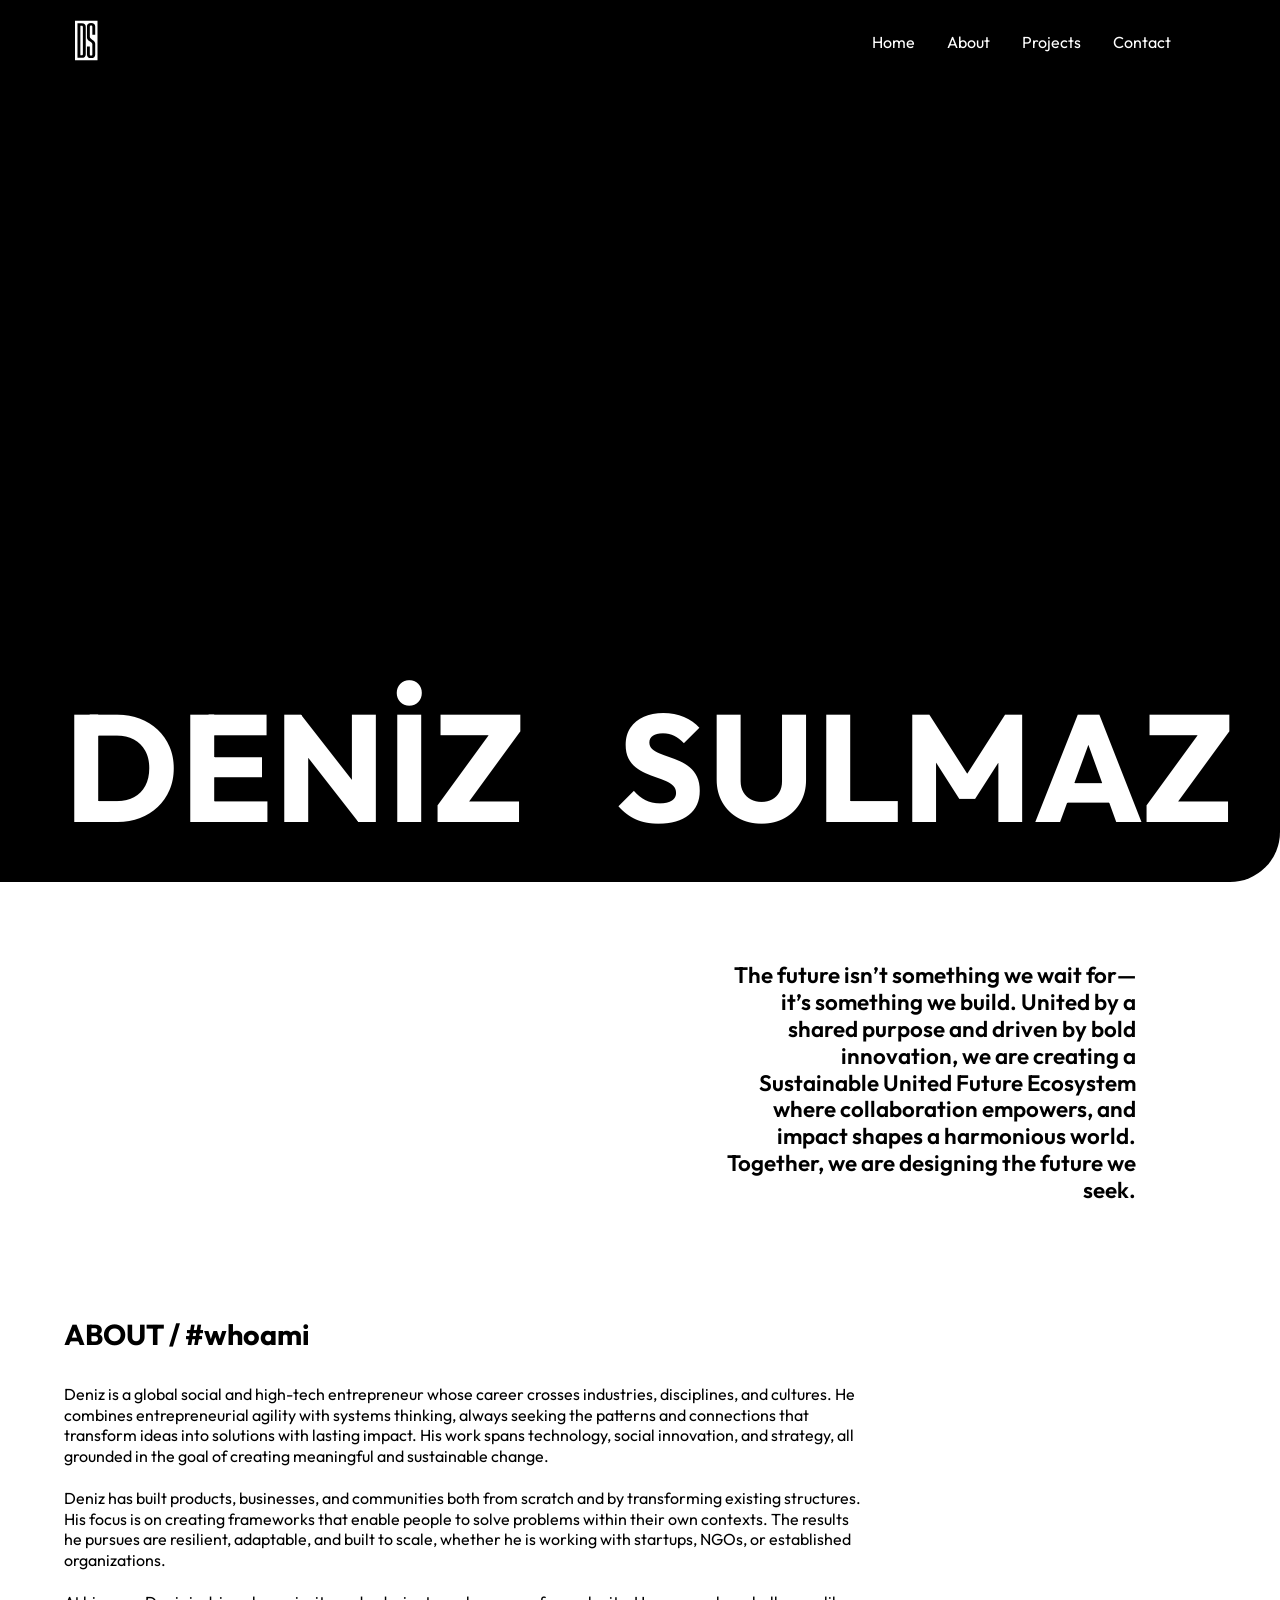
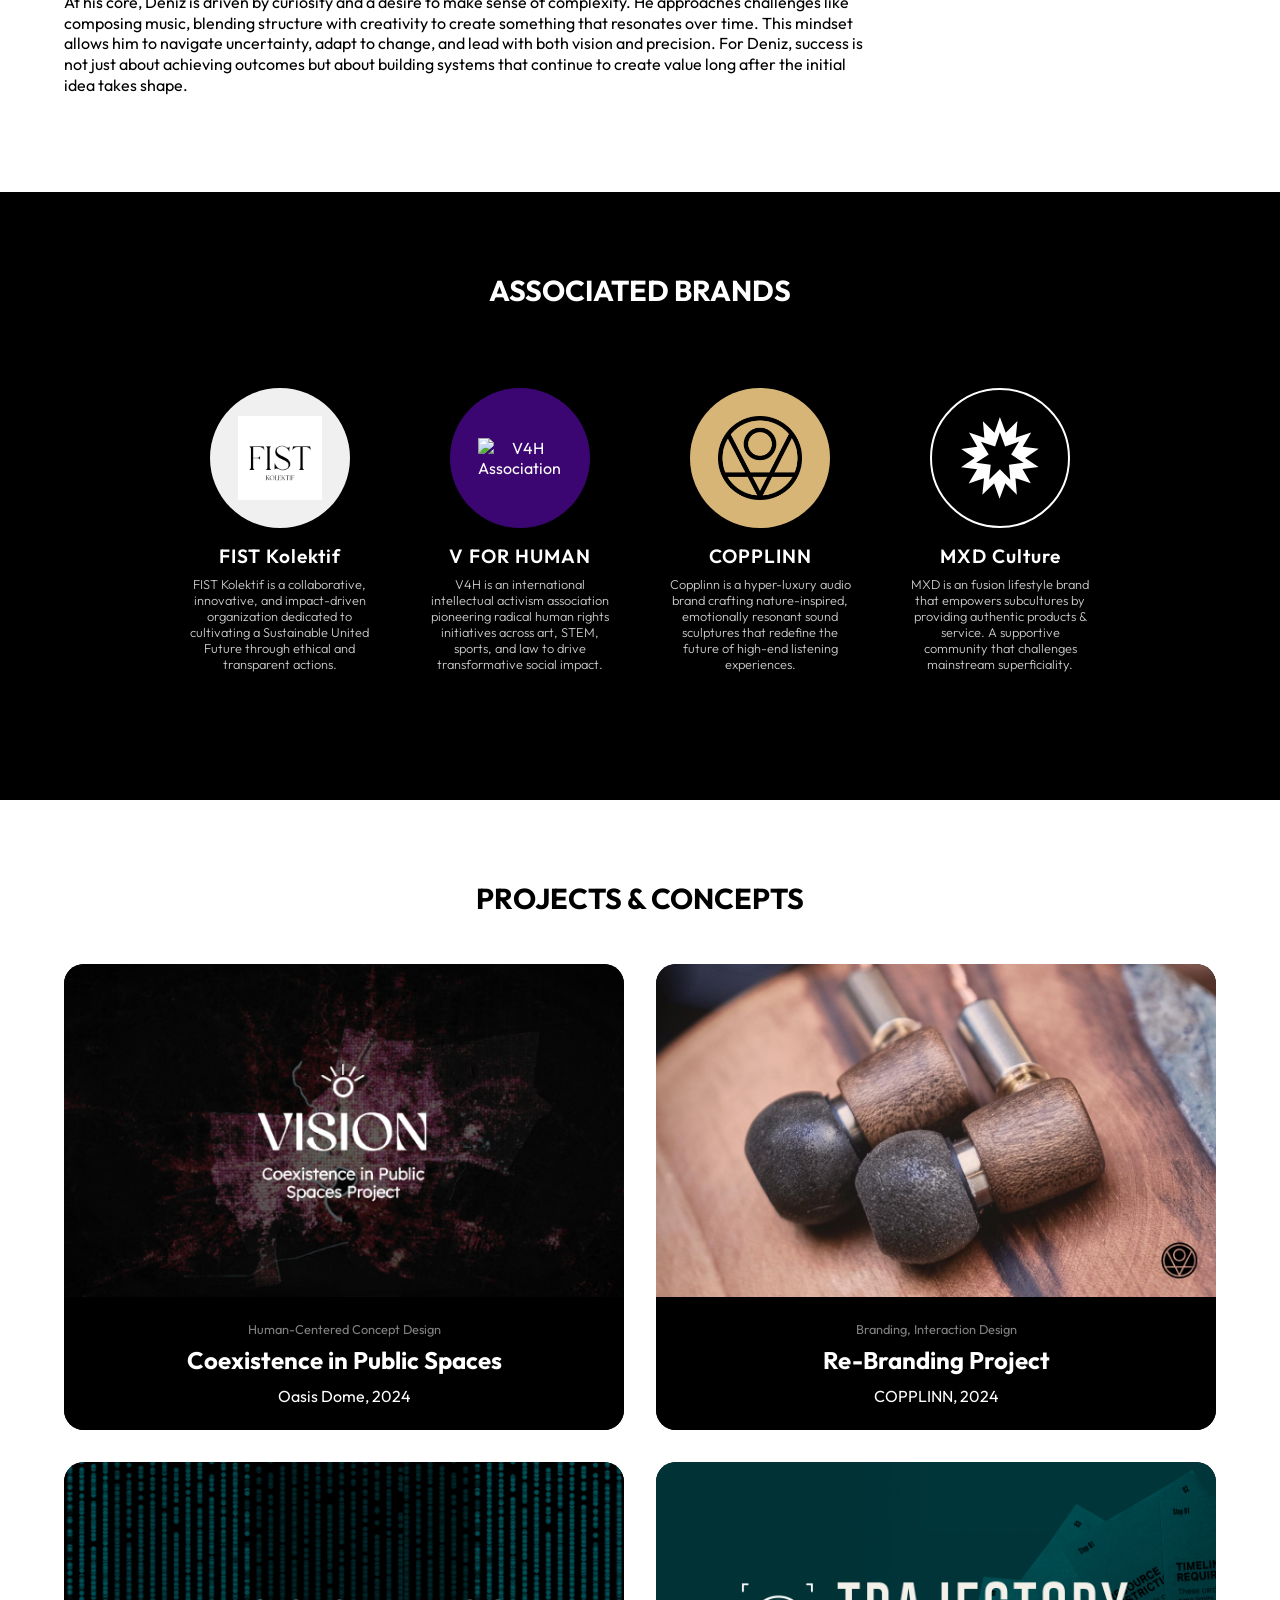
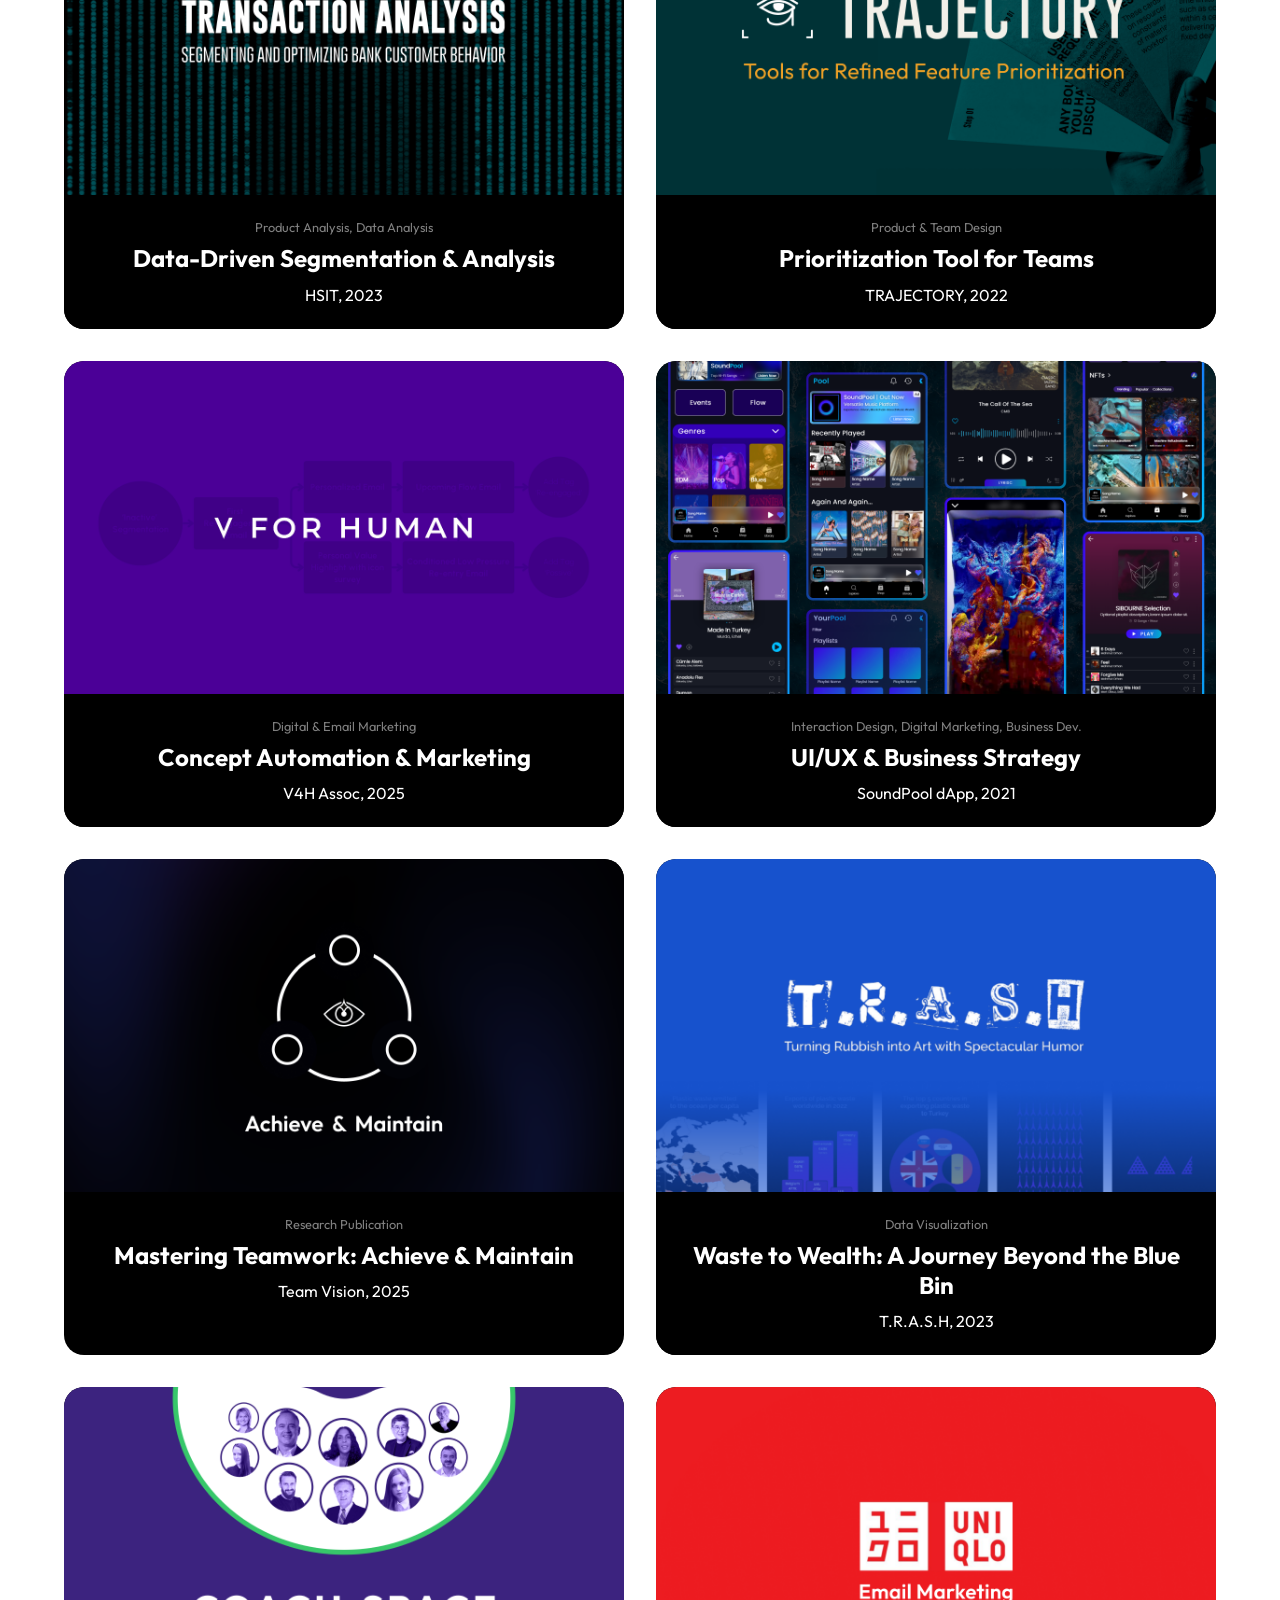
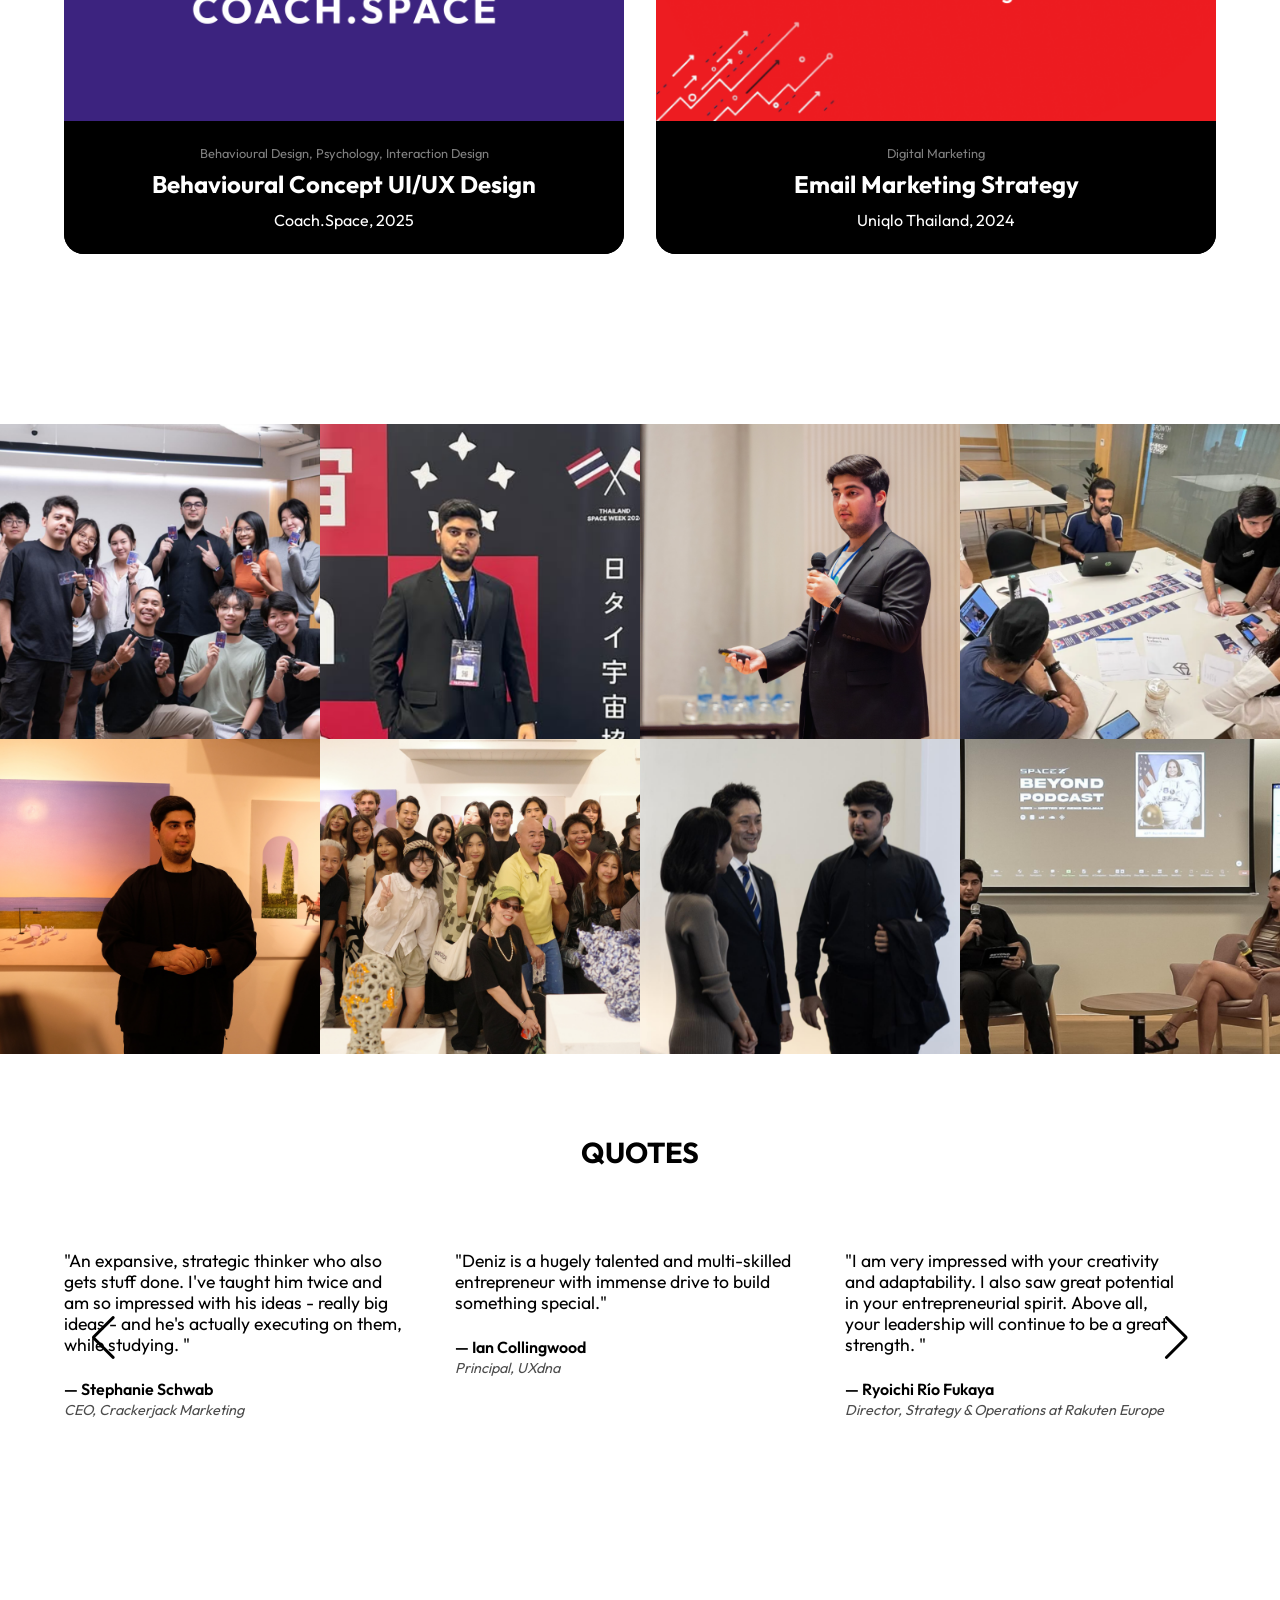
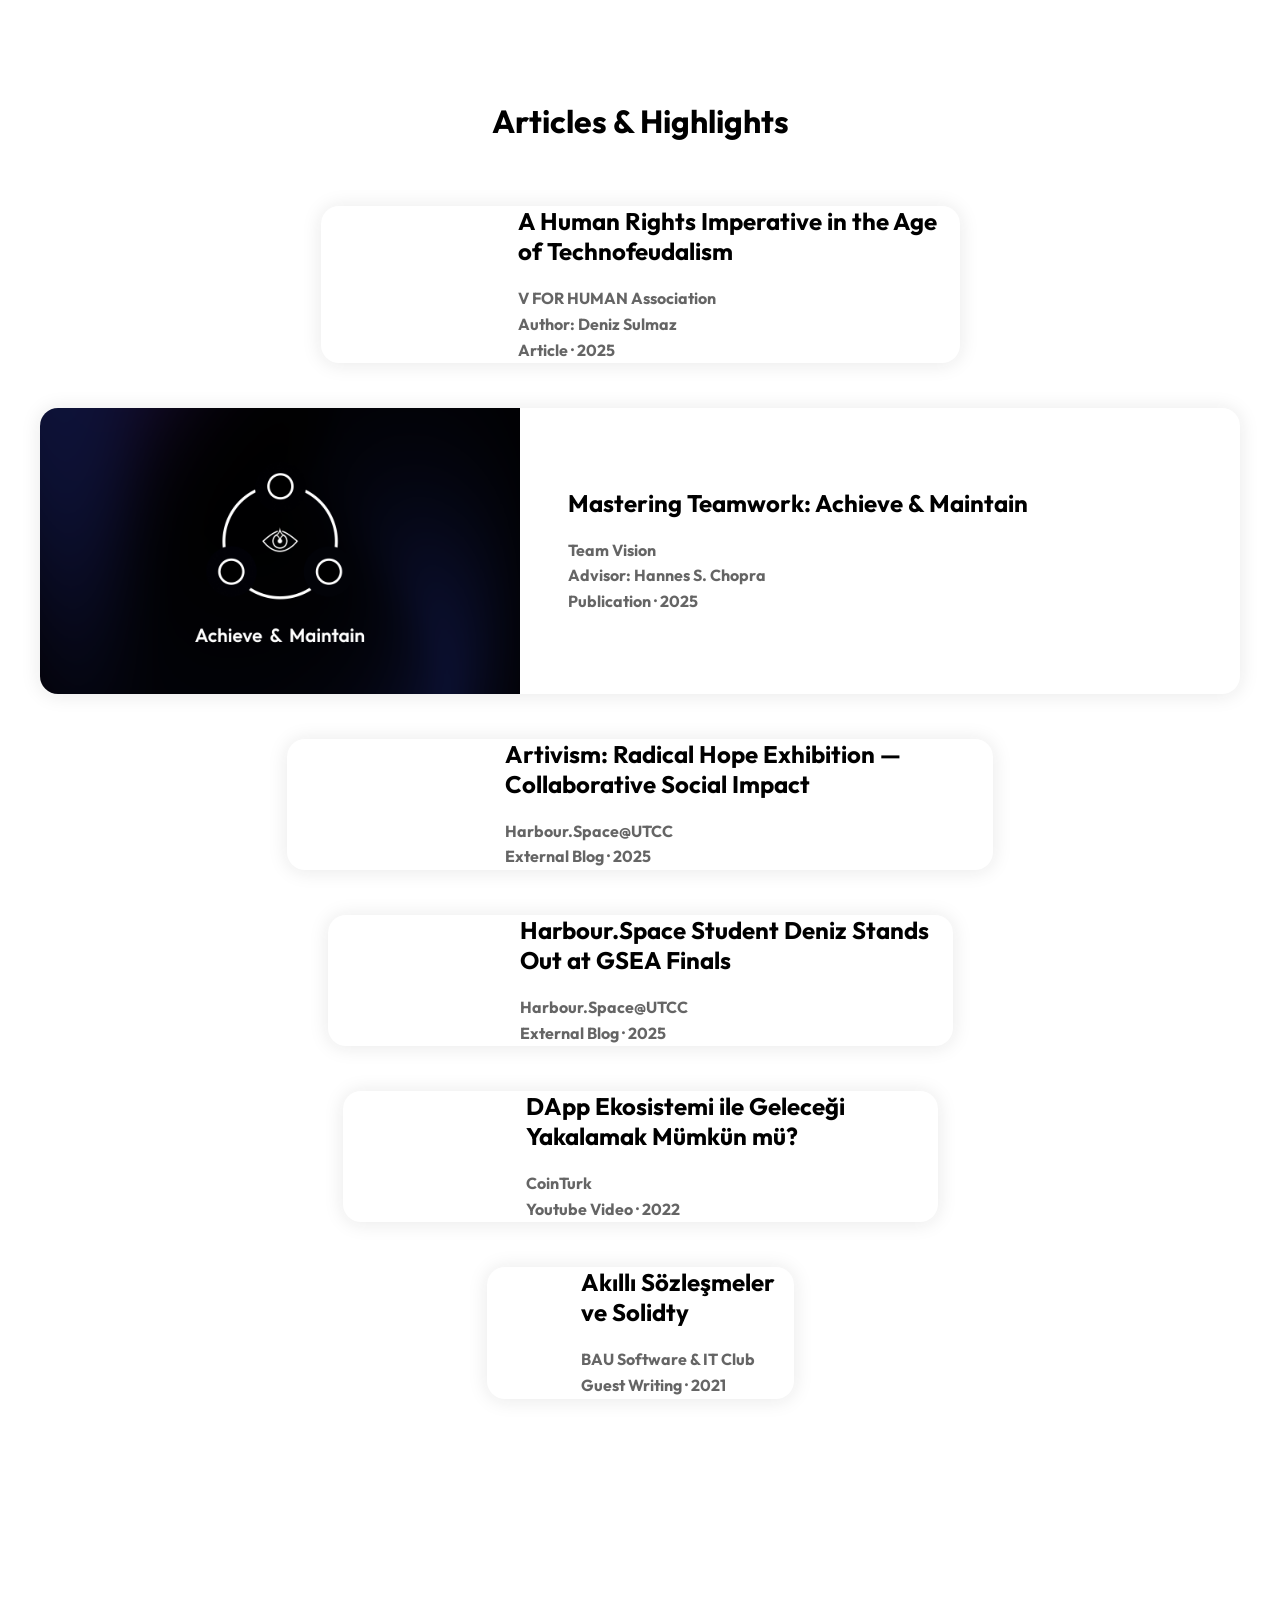
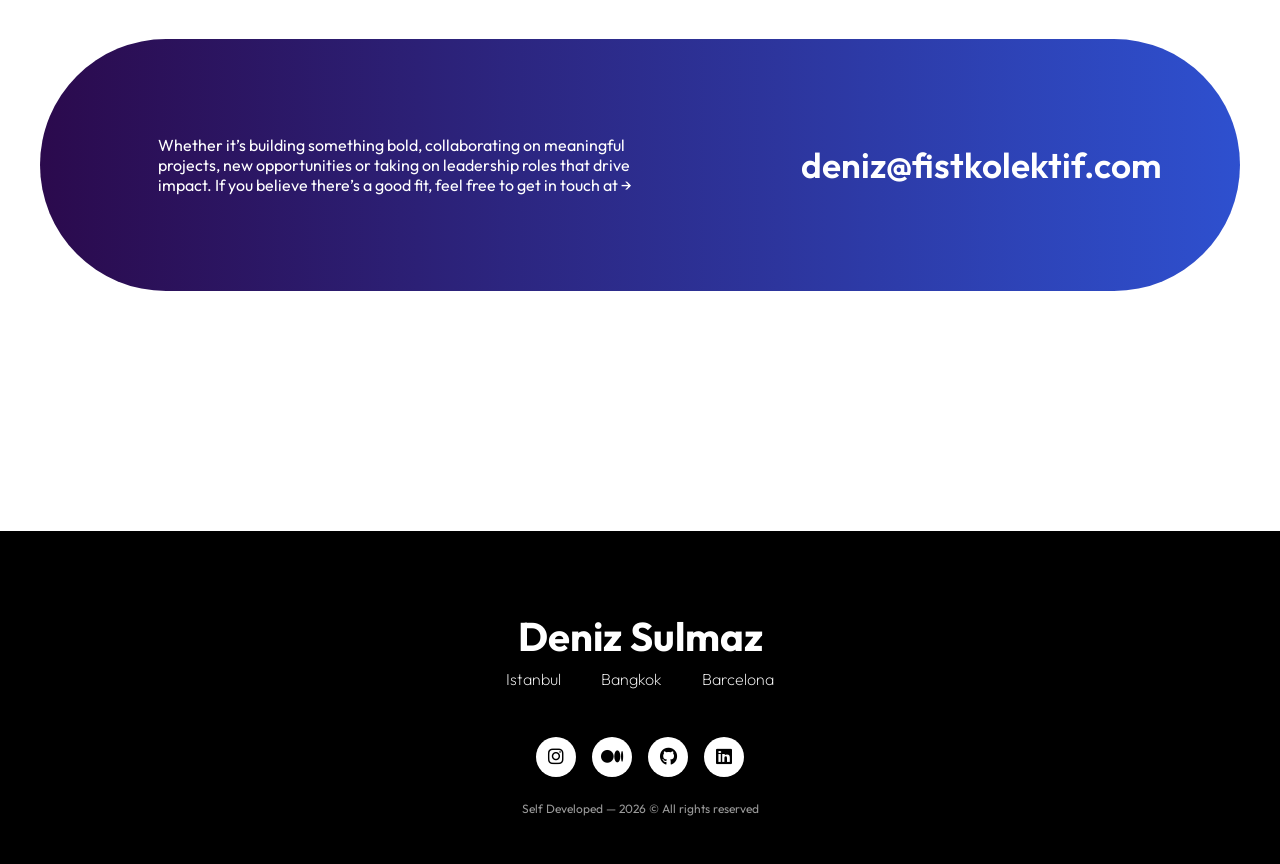
==== corporate.html @ 44e2d21a "Major site overhaul: multi-page layout, music page, corporate page, visualizer, Branch font, and all" ====
<!DOCTYPE html>
<html lang="en">
<head>
    <meta charset="UTF-8">
    <meta name="viewport" content="width=device-width, initial-scale=1.0">
    <title>Deniz Sulmaz — Merhaba!</title>
    <link rel="shortcut icon" href="media/icon.ico" type="image/x-icon">
    <link rel="preconnect" href="https://fonts.googleapis.com">
    <link rel="preconnect" href="https://fonts.gstatic.com" crossorigin>
    <link href="https://fonts.googleapis.com/css2?family=Outfit:wght@100;200;300;400;500;600;700;800;900&display=swap" rel="stylesheet">
    <link rel="stylesheet" href="https://cdnjs.cloudflare.com/ajax/libs/font-awesome/6.4.0/css/all.min.css">
    <link rel="stylesheet" href="https://cdn.jsdelivr.net/npm/swiper@10/swiper-bundle.min.css" />
    <style>
        /* Reset & Base Styles */
        * {
            margin: 0;
            padding: 0;
            box-sizing: border-box;
            font-family: 'Outfit', sans-serif;
        }

        body {
            background-color: #fff;
            color: #000;
        }

        a {
            color: inherit;
            text-decoration: none;
        }

        /* Navigation */
        nav {
            width: calc(100%-8%);
            display: flex;
            justify-content: space-between;
            align-items: center;
            padding: 1rem 1.85%;
            margin: 0 4%;
            color: #fff;
            position: fixed;
            top: 0;
            left: 0;
            right: 0;
            z-index: 1000;
            border-bottom-left-radius: 20px;
            border-bottom-right-radius: 20px;
        }

      
        .menu {
            background-color: black;
            display: flex;
            gap: 2rem;
            padding: 1rem 3%;
            border-radius: 50px;
        }

        .menu a {
            transition: opacity 0.3s;
        }

        .menu a:hover {
            opacity: 0.7;
        }

        .menu-toggle {
            display: none;
            cursor: pointer;
            font-size: 1.5rem;
            z-index: 1001;
        }
        ::selection{
            background-color: #161515;
            color: white;
            filter: invert(1);
        }
        /* Hero Section - Only Name */
        .hero {
            height: 98vh;
            border-bottom-right-radius: 50px;
            position: relative;
            background-color: #000;
            color: #fff;
            padding: 0 5%;
            text-align: center;
            overflow:hidden !important;
            cursor: url('media/crcl.ico'), default;
            /* cursor: none;  */
        }
        .hero canvas {
            z-index: 1;
            width: 100% !important;
            height: 98vh;
            overflow: hidden !important;
            z-index: 1;
            position: absolute;
            top: 0;
            left: 0;
            pointer-events: none;
        }
        .hero .canvasholder{
            overflow: hidden;
        }

        .hero h1 {
            z-index: 9;
            position: absolute;
            bottom: 20px;
            font-size: 9.5rem;
            font-weight: 700;
            letter-spacing: 1px;
            pointer-events: none;
            display: block;
        }
        .hero{overflow: hidden !important;}

        .letter {
            padding: 2px;
            transition: background-color 0.3s ease;
        }
        
        .letter:hover, .letter.animating {
            background-color: white;
            color: black;
        }
        /* Intro Section */
        .intro {
            padding: 5rem 5% 0rem 5%;
            background-color: #ffffff;
            color: #000000;
            display: flex;
            align-items: flex-end;
            justify-content: flex-end;
        }

        .intro p {
            max-width: 32vw;
            margin: 0 5rem;
            font-size: 1.4rem;
            font-weight: 600;
            text-align: right;
            line-height: 1.2;
        }

        /* About Section */
        .about {
            padding: 7rem 5% 5rem 5%;
            background-color: #fff;
        }

        .about h2 {
            font-size: 1.8rem;
            margin-bottom: 2rem;
        }

        .about p {
            max-width: 800px;
            margin-bottom: 1rem;
            line-height: 1.3;
        }

        /* Brands Section */
        .brands {
            padding: 5rem 5%;
            background-color: #000;
            color: #fff;
            text-align: center;
        }

        .brands h2 {
            font-size: 1.8rem;
            margin-bottom: 3rem;
        }

        .brand-logos {
            display: flex;
            justify-content: center;
            align-items: center;
            gap: 2rem;
            flex-wrap: wrap;
            margin-bottom: 3rem;
        }

        .brand {
            width: 16%;
            text-align: center;
            margin: 2rem 12px 0rem 12px;
            display: flex;
            flex-direction: column;
            align-items: center;
            justify-content: center;
        }

        .brand-circle {
            width: 140px;
            height: 140px;
            border-radius: 50%;
            margin-bottom: 1rem;
            display: flex;
            align-items: center;
            justify-content: center;
            transition: transform 0.3s ease;
        }

        .brand-circle:hover {
            transform: scale(1.05);
        }

        .brand-circle img {
            max-width: 60%;
            max-height: 60%;
        }

        .brand:nth-child(1) .brand-circle {
            background-color: #f0f0f0;
        }

        .brand:nth-child(2) .brand-circle {
            background-color: #3C0672;
        }

        .brand:nth-child(3) .brand-circle {
            background-color: #D6B577;
        }

        .brand:nth-child(4) .brand-circle {
            background-color: #000000;
            border: white solid 2px;
        }

        .brand h3 {
            font-size: 1.2rem;
            letter-spacing: 1px;
            font-weight: 600;
            margin-bottom: 0.5rem;
        }

        .brand p {
            font-size: 0.8rem;
            opacity: 0.8;
            font-weight: 300;
        }

        /* Projects Section */
        .projects {
            padding: 5rem 5%;
            background-color: #fff;
        }
        .projects h2{
            font-size: 1.8rem;
            margin-bottom: 3rem;
            text-align: center;
        }

        .project-info .tag {
            font-size: 0.8rem;
            margin-bottom: 0.5rem;
            text-align: center;
            opacity: 0.5;
        }

        .project-grid {
            display: grid;
            grid-template-columns: repeat(2, 1fr); /* Changed to 2 columns */
            gap: 2rem;
        }

        .project-card {
            border-radius: 20px;
            overflow: hidden;
            background-color: #000000;
            transition: transform 0.3s;
        }

        .project-card:hover {
            transform: translateY(-5px);
        }

        .project-image {
            position: relative;
            background-color: black;
            display: flex;
            align-items: center;
            justify-content: center;
        }
        .project-image img{width: 100%;}

        .project-info {
            text-align: center;
            padding: 1.5rem;
            background-color: #000;
            color: #fff;
        }

        .project-info h3 {
            font-size: 1.5rem;
            margin-bottom: 0.7rem;
        }

        .project-info p {
            font-size: 1rem;
        }

        /* Gallery Section */
        .gallery {
            margin-top: 10vh;
            display: grid; 
            grid-template-columns: 1fr 1fr 1fr 1fr; 
            grid-template-rows: 35vh 35vh; 
            gap: 0px 0px; 
            grid-template-areas: 
              ". . . ."
              ". . . ."; 
        }

        .gallery-item {
            height: 100%;
            background-color: #ddd;
            position: relative;
        }

        .gallery-item img {
            width: 100%;
            height: 100%;
            object-fit: cover;
            overflow: hidden;
            transition: 0.3s ease-in-out;
        }
        .gallery-item img:hover{
            height: 115%;
        }

        /* Quotes Section */
        .quotes {
            padding: 5rem 5%;
            background-color: #fff;
            overflow: hidden;
            position: relative;
        }

        .quotes h2 {
            font-size: 1.8rem;
            margin-bottom: 3rem;
            text-align: center; /* Centered the headline */
        }

        .quotes-container {
            position: relative;
            max-width: 1200px;
            margin: 0 auto;
            overflow: hidden;
        }

        .swiper-quotes {
            width: 100%;
            padding-bottom: 3rem;
            overflow: visible;
        }

        .quote-slide {
            padding: 2rem 2rem 2rem 0;
            text-align: left;
        }

        .quote-content {
            font-size: 1.1rem;
            margin-bottom: 1.5rem;
            line-height: 1.2;
        }

        .quote-author {
            font-weight: 600;
        }
        .quote-author i{
            font-weight: 400;
            opacity: 0.7;
            font-size: 0.9rem;
        }

        .swiper-button-next,
        .swiper-button-prev {
            color: #000;
        }

        /* Add padding to ensure text doesn't overlap with navigation arrows */
        .swiper-button-next {
            right: 90px;
        }

        .swiper-button-prev {
            left: 90px;
            bottom: 2px;
        }

        /* Call to Action */
        .cta {
            background: linear-gradient(90deg, #2b0a4d 0%, #2e50cf 100%);
            color: #fff;
            padding: 6rem 5%;
            text-align: center;
            display: flex;
            justify-content: space-between;
            align-items: center;
            border-radius: 200px;
            margin: 5rem auto;
            margin-bottom: 15rem;
            max-width: 1200px;
        }

        .cta-text {
            max-width: 46%;
            margin-left: 5%;
            text-align: left;
            flex: 1;
        }

        .cta-website {
            width: 30%;
            margin-right: 5%;
            font-size: 2.2rem;
            font-weight: 600;
            transition: ease 0.4s;
        }
        .cta-website:hover{
            text-shadow: 0px 0px 4px white;
        }


        /* Footer */
        footer {
            background-color: #000;
            color: #fff;
            padding: 4rem 5% 3rem;
            text-align: center;
        }

        .footer-logo {
            font-size: 2.5rem;
            font-weight: 700;
            margin-top: 1rem;
        }

        .footer-links {
            display: flex;
            justify-content: center;
            gap: 2.5rem;
            font-weight: 200;
            margin: 0.5rem 0 1.5rem 0;
        }

        .social-icons {
            display: flex;
            justify-content: center;
            gap: 1rem;
            margin-top: 3rem;
        }

        .social-icons a {
            font-size: 18px;
            display: flex;
            align-items: center;
            justify-content: center;
            width: 40px;
            height: 40px;
            border-radius: 50%;
            color: #000;
            background-color: #ffffff;
            transition: background-color 0.3s;
        }

        .social-icons a:hover {
            background-color: #dcdada;
        }

        .copy{
            margin-top: 1.5rem;
            font-size: 12px;
            opacity: 0.6;
        }

        /* Mobile Menu Overlay */
        .mobile-menu-overlay {
            position: fixed;
            top: 0;
            left: 0;
            width: 100%;
            height: 100%;
            background-color: #000;
            z-index: 999;
            display: flex;
            flex-direction: column;
            justify-content: center;
            align-items: center;
            transform: translateY(-100%);
            transition: transform 0.5s ease;
        }

        .mobile-menu-overlay.active {
            transform: translateY(0);
        }

        .mobile-menu-items {
            display: flex;
            flex-direction: column;
            gap: 2rem;
            text-align: center;
        }

        .mobile-menu-items a {
            font-size: 2.5rem;
            font-weight: 600;
            color: #fff;
            transition: color 0.3s;
        }

        .mobile-menu-items a:hover {
            color: #ccc;
        }
        .resources{
            margin: auto 5vw;
            display: flex;
            flex-direction: column;
            align-items: center;
        
            margin: 5rem auto;
            margin-bottom: 15rem;
            max-width: 1200px;
        }
        .resources a{
            box-shadow: 0 1px 20px rgba(28, 28, 28, 0.1);
            border-radius: 18px;
            margin-top: 5vh;
            transition: 0.3s ease-in-out;
        }
        .resources a:hover{
            opacity: 0.8;
            margin-top: 4.6vh;
            margin-bottom: 0.4vh;
            transition: 0.5 ease-in-out;
        }
        .resources .row{
            display: flex;
            flex-direction: row;
        }
        .resources img{
            width: 40%;
            border-bottom-left-radius: 18px;
            border-top-left-radius: 18px ;
        }
        .resources .textBox{
            margin: auto 4%;
            margin-right: 2%;
        }
        .resources h5 {
            opacity: 0.6;
            margin-top: 20px;
            font-size: 1rem;
            line-height: 160%;
        }






        /* Responsive Design */
        @media (max-width: 1024px) {
            .hero h1 {
                font-size: 3.5rem;
            }
            
            .brand-circle {
                width: 100px;
                height: 100px;
            }
        }

        @media (max-width: 768px) {
            .hero{
                height: 40vh;
            }
            .hero h1 {
                font-size: 3.5rem;
                bottom: 10vh;
            }

            .menu {
                display: none;
            }

            .menu-toggle {
                padding: 4px 8px;
                border-radius: 3px;
                background-color: black;
                display: block;
            }
            .intro{
                padding: 5rem 2% 2rem 3% ;
            }
            .intro p {
                max-width: 100%;
                margin: 0 1rem;
                text-align: center;
                font-size: 1.2rem;
            }
            .about{
                padding: 3rem 2% 3rem 2% ;
                margin: 0 1rem;
                font-size: 1.1rem;
            }
            .brand {
                width: 75%;
            }
            .gallery {
                margin-top: 10vh;
                grid-template-columns: 1fr 1fr; 
                grid-template-rows: 1fr 1fr 1fr 1fr; 
                gap: 0px 0px; 
                grid-template-areas: 
                  ". ."
                  ". ."
                  ". ."
                  ". ."; 
            }

        .swiper-button-next, .swiper-button-prev {
            top: unset !important;
            bottom: 65px;
        }
        .swiper-button-next {right: 35vw;}
        .swiper-button-prev {left: 35vw;}

        .quote-content{
            margin-left: 20px !important;
            text-align: center !important;
        }
        .quote-author{text-align: center;}

            .cta {
                flex-direction: column;
                text-align: center;
                margin: 5rem 1rem;
            }

            .cta-text {
                max-width: 85%;
                margin-left: 0;
                text-align: center;
                flex: 1;
                margin-top: 1rem;
            }   
            .cta-website {
                margin: 1.3rem 0;
                width: 85%;
                margin-right: 0%;
                font-size: 2.2rem;
                font-weight: 600;
                transition: ease 0.4s;
            }
            .brand-logos {
                justify-content: space-around;
            }
            
            .brand-circle {
                width: 90px;
                height: 90px;
            }
            
            .project-grid {
                grid-template-columns: 1fr; /* Single column on mobile */
            }
        .resources{
            margin: auto 5vw;
            display: flex;
            flex-direction: column;
            align-items: center;
            max-width: 96%;
            margin-top: 10vh
        }
        .resources a{
            box-shadow: 0 1px 20px rgba(28, 28, 28, 0.1);
            border-radius: 18px;
            margin-top: 5vh;
            transition: 0.3s ease-in-out;
        }
        .resources a:hover{
            opacity: 0.8;
            margin-top: 4.6vh;
            margin-bottom: 0.4vh;
            transition: 0.5 ease-in-out;
        }
        .resources .row{
            display: flex;
            flex-direction: column;
        }
        .resources img{
            width: 100%;
            border-bottom-left-radius: 0px;
            border-top-left-radius: 18px ;
            border-top-right-radius: 18px ;
        }
        .resources .textBox{
            margin: auto 4%;
            margin-right: 2%;
            padding: 3vh 1vw;
            text-align: center;
        }
        .resources h2 {
            font-size: 1.4rem;
        }
        }
    </style>
</head>
<body class="theme-professional page-professional">
    <!-- Navigation -->
    <nav>
        <div class="logo">
            <a href="index.html" style="display: block; cursor: pointer;">
                <svg width="23" height="41" viewBox="0 0 29 50" fill="none" xmlns="http://www.w3.org/2000/svg">
                    <rect x="1" y="1" width="26" height="48" fill="black"/>
                    <path fill-rule="evenodd" clip-rule="evenodd" d="M28.3824 0H0V50H28.3824V0ZM18.7118 32.4507V42.5632C18.7118 43.5494 19.2392 44.0425 20.2941 44.0425C21.332 44.0425 21.8509 43.5494 21.8509 42.5632V29.492C21.8509 28.4469 20.728 27.2252 18.4821 25.8268C16.2192 24.4431 15.0877 22.7503 15.0877 20.7484V7.47852C15.0877 4.44624 16.8147 2.9301 20.2686 2.9301C23.7395 2.9301 25.475 4.44624 25.475 7.47852V17.6352H21.8509V7.47852C21.8509 6.50701 21.332 6.02126 20.2941 6.02126H20.2686C19.2307 6.02126 18.7118 6.50701 18.7118 7.47852V20.6822C18.7118 21.6537 19.8347 22.8386 22.0806 24.237C24.3435 25.6207 25.475 27.284 25.475 29.2271V42.5632C25.475 45.6102 23.748 47.1337 20.2941 47.1337C16.8232 47.119 15.0877 45.5955 15.0877 42.5632V32.4507H18.7118ZM3.12927 3.26661H8.7228C11.9558 3.26661 13.5722 4.79088 13.5722 7.83942V42.2465C13.5722 45.2803 11.8788 46.8045 8.49188 46.8193H3.12927V3.26661ZM6.77276 6.35215V43.7116H8.36359C9.40703 43.7116 9.92875 43.2232 9.92875 42.2465V7.83942C9.92875 6.84791 9.40703 6.35215 8.36359 6.35215H6.77276Z" fill="white"/>
                </svg>
            </a>
        </div>
        <div class="menu">
            <a href="#">Home</a>
            <a href="#about">About</a>
            <a href="#projects">Projects</a>
            <a href="#contact">Contact</a>
        </div>
        <div class="menu-toggle">
            <i class="fas fa-bars"></i>
        </div>
    </nav>

    <!-- Mobile Menu Overlay -->
    <div class="mobile-menu-overlay">
        <div class="mobile-menu-items">
            <a href="#">Home</a>
            <a href="#about">About</a>
            <a href="#projects">Projects</a>
            <a href="#contact">Contact</a>
        </div>
    </div>

    <!-- Hero Section - Only Name -->
    <section class="hero">
        <canvas id="canvas"></canvas>
        <h1 id="animated-heading">DENİZ &nbsp; SULMAZ</h1>
    </section>

    <!-- Intro Section - Moved from Hero -->
    <section class="intro">
        <p>The future isn’t something we wait for—it’s something we build. United by a shared purpose and driven by bold innovation, we are creating a Sustainable United Future Ecosystem where collaboration empowers, and impact shapes a harmonious world. Together, we are designing the future we seek.</p>
    </section>

    <!-- About Section -->
    <section class="about" id="about">
        <h2>ABOUT / #whoami</h2>
        <p>
            Deniz is a global social and high-tech entrepreneur whose career crosses industries, disciplines, and cultures. He combines entrepreneurial agility with systems thinking, always seeking the patterns and connections that transform ideas into solutions with lasting impact. His work spans technology, social innovation, and strategy, all grounded in the goal of creating meaningful and sustainable change.
            <br><br>
            Deniz has built products, businesses, and communities both from scratch and by transforming existing structures. His focus is on creating frameworks that enable people to solve problems within their own contexts. The results he pursues are resilient, adaptable, and built to scale, whether he is working with startups, NGOs, or established organizations.
            <br><br>
            At his core, Deniz is driven by curiosity and a desire to make sense of complexity. He approaches challenges like composing music, blending structure with creativity to create something that resonates over time. This mindset allows him to navigate uncertainty, adapt to change, and lead with both vision and precision. For Deniz, success is not just about achieving outcomes but about building systems that continue to create value long after the initial idea takes shape.
            </p>

        </section>

    <!-- Associated Brands -->
    <section class="brands" id="brands">
        <h2>ASSOCIATED BRANDS</h2>
        <div class="brand-logos">
            <div class="brand">
                <a href="https://fistkolektif.com" target="_blank" rel="noopener noreferrer"> <div class="brand-circle">
                    <img src="media/fist_kolektif_logo.png" alt="FIST Kolektif">
                </div></a>
                <h3>FIST Kolektif</h3>
                <p>FIST Kolektif is a collaborative, innovative, and impact-driven organization dedicated to cultivating a Sustainable United Future through ethical and transparent actions.</p>
            </div>
            <div class="brand">
                <a href="https://vforhuman.org" target="_blank" rel="noopener noreferrer"> <div class="brand-circle">
                    <img src="https://images.squarespace-cdn.com/content/v1/696107467d4f4846a3d582e4/c4666d76-776b-4f39-95a0-38f9ed18be04/V4Hicon.png?format=300w" alt="V4H Association">
                </div></a>
                <h3>V FOR HUMAN</h3>
                <p>V4H is an international intellectual activism association pioneering radical human rights initiatives across art, STEM, sports, and law to drive transformative social impact.</p>
            </div>
            <div class="brand">
                <a href="https://copplinn.com" target="_blank" rel="noopener noreferrer"> <div class="brand-circle">
                    <img src="media/copplinnBlack.png" alt="COPPLINN">
                </div></a>
                <h3>COPPLINN</h3>
                <p>Copplinn is a hyper-luxury audio brand crafting nature-inspired, emotionally resonant sound sculptures that redefine the future of high-end listening experiences.</p>
            </div>
            <div class="brand">
                <a href="https://mxdculture.com" target="_blank" rel="noopener noreferrer"> <div class="brand-circle">
                    <img src="media/mxdicon.svg" alt="MXD Culture">
                </div></a>
                <h3>MXD Culture</h3>
                <p>MXD is an fusion lifestyle brand that empowers subcultures by providing authentic products & service. A supportive community that challenges mainstream superficiality.</p>
            </div>
        </div>
    </section>

    <!-- Projects Section -->
    <section class="projects" id="projects">
        <h2>PROJECTS & CONCEPTS</h2>
        <div class="project-grid">
            <!-- Project A -->
            <a class="project-card" href="https://vforhuman.notion.site/Oasis-Dome-Coexistence-in-Public-Spaces-1bcb0d16e177803c8ed3d1d6d560487c?pvs=4" target="_blank" rel="noopener noreferrer">
                <div class="project-image">
                    <img src="media/1 OasisDome.png" alt="Oasis Dome">
                </div>
                <div class="project-info">
                    <div class="tag">Human-Centered Concept Design</div>
                    <h3>Coexistence in Public Spaces</h3>
                    <p>Oasis Dome, 2024</p>
                </div>
            </a>
            <!-- Project B -->
            <a class="project-card" href="https://vforhuman.notion.site/COPPLINN-Re-Branding-1bcb0d16e1778017a384ccd2a58fed30?pvs=4" target="_blank" rel="noopener noreferrer">
                <div class="project-image">
                    <img src="media/2 copplinn.png" alt="Copplinn Rebranding">
                </div>
                <div class="project-info">
                    <div class="tag">Branding, Interaction Design</div>
                    <h3>Re-Branding Project</h3>
                    <p>COPPLINN, 2024</p>
                </div>
            </a>
            <!-- Project A -->
            <a class="project-card" href="https://vforhuman.notion.site/Data-Driven-Segmentation-Experiment-Analysis-1bcb0d16e17780109336ee7143e437b4?pvs=4" target="_blank" rel="noopener noreferrer">
                <div class="project-image">
                    <img src="media/3 Product.png" alt="Product Analysis">
                </div>
                <div class="project-info">
                    <div class="tag">Product Analysis, Data Analysis</div>
                    <h3>Data-Driven Segmentation & Analysis</h3>
                    <p>HSIT, 2023</p>
                </div>
            </a>
            <!-- Project B -->
            <a class="project-card" href="https://vforhuman.notion.site/TRAJECTORY-Prioritization-Tool-for-Teams-1bcb0d16e177803ba587e18b0e5dbea3?pvs=4" target="_blank" rel="noopener noreferrer">
                <div class="project-image">
                    <img src="media/4 TRAJECTORY.png" alt="TRAJECTORY">
                </div>
                <div class="project-info">
                    <div class="tag">Product & Team Design</div>
                    <h3>Prioritization Tool for Teams</h3>
                    <p>TRAJECTORY, 2022</p>
                </div>
            </a>
            <!-- Project A -->
            <a class="project-card" href="https://vforhuman.notion.site/Concept-Automation-Marketing-for-V4H-Assoc-1bcb0d16e177803aac6fff6e9fd4821c?pvs=4" target="_blank" rel="noopener noreferrer">
                <div class="project-image">
                    <img src="media/5 V4H Automation.png" alt="V4H Automation">
                </div>
                <div class="project-info">
                    <div class="tag">Digital & Email Marketing</div>
                    <h3>Concept Automation & Marketing</h3>
                    <p>V4H Assoc, 2025</p>
                </div>
            </a>
            <!-- Project B -->
            <a class="project-card" href="https://vforhuman.notion.site/SoundPool-dApp-UI-UX-Business-Strategy-1bcb0d16e1778041b274e53f3692c1cf?pvs=4" target="_blank" rel="noopener noreferrer">
                <div class="project-image">
                    <img src="media/6 SoundPool.png" alt="SoundPool">
                </div>
                <div class="project-info">
                    <div class="tag">Interaction Design, Digital Marketing, Business Dev.</div>
                    <h3>UI/UX & Business Strategy</h3>
                    <p>SoundPool dApp, 2021</p>
                </div>
            </a>
            <!-- Project A -->
            <a class="project-card" href="https://vforhuman.notion.site/Mastering-Teamwork-Achieve-Maintain-1bcb0d16e1778045b6b5fc80e16dc60f?pvs=4" target="_blank" rel="noopener noreferrer">
                <div class="project-image">
                    <img src="media/7 Teamwork.png" alt="Teamwork">
                </div>
                <div class="project-info">
                    <div class="tag">Research Publication</div>
                    <h3>Mastering Teamwork: Achieve & Maintain</h3>
                    <p>Team Vision, 2025</p>
                </div>
            </a>
            <!-- Project B -->
            <a class="project-card" href="https://vforhuman.notion.site/T-R-A-S-H-Waste-to-Wealth-A-Journey-Beyond-the-Blue-Bin-1bcb0d16e1778054a510dec0901ea0e4?pvs=4" target="_blank" rel="noopener noreferrer">
                <div class="project-image">
                    <img src="media/8 Trash.png" alt="T.R.A.S.H">
                </div>
                <div class="project-info">
                    <div class="tag">Data Visualization</div>
                    <h3>Waste to Wealth: A Journey Beyond the Blue Bin</h3>
                    <p>T.R.A.S.H, 2023</p>
                </div>
            </a>
            <!-- Project A -->
            <a class="project-card" href="https://vforhuman.notion.site/Coach-Space-Behavioural-Concept-Design-1bcb0d16e17780a9a262ddd61c3e84da?pvs=4 target="_blank" rel="noopener noreferrer">
                <div class="project-image">
                    <img src="media/9 CoachSpace.png" alt="CoachSpace">
                </div>
                <div class="project-info">
                    <div class="tag">Behavioural Design, Psychology, Interaction Design </div>
                    <h3>Behavioural Concept UI/UX Design</h3>
                    <p>Coach.Space, 2025</p>
                </div>
            </a>
            <!-- Project B -->
            <a class="project-card" href="https://vforhuman.notion.site/Uniqlo-Thailand-Email-Marketing-Strategy-1bcb0d16e17780de92baceae311d3bdc?pvs=4" target="_blank" rel="noopener noreferrer">
                <div class="project-image">
                    <img src="media/10 Uniqlo.png" alt="Uniqlo">
                </div>
                <div class="project-info">
                    <div class="tag">Digital Marketing</div>
                    <h3>Email Marketing Strategy</h3>
                    <p>Uniqlo Thailand, 2024</p>
                </div>
            </a>

        </div>
    </section>

    <!-- Gallery Section -->
    <section class="gallery" id="gallery">
        <div class="gallery-item">
            <img src="media/g1.png" alt="Gallery Image">
        </div>
        <div class="gallery-item">
            <img src="media/g2.png" alt="Gallery Image">
        </div>
        <div class="gallery-item">
            <img src="media/g3.png" alt="Gallery Image">
        </div>
        <div class="gallery-item">
            <img src="media/g4.png" alt="Gallery Image">
        </div>
        <div class="gallery-item">
            <img src="media/g5.png" alt="Gallery Image">
        </div>
        <div class="gallery-item">
            <img src="media/g6.png" alt="Gallery Image">
        </div>
        <div class="gallery-item">
            <img src="media/g7.png" alt="Gallery Image">
        </div>
        <div class="gallery-item">
            <img src="media/g8.png" alt="Gallery Image">
        </div>

    </section>

    <!-- Quotes Section -->
    <section class="quotes" id="quotes">
        <h2>QUOTES</h2>
        <div class="quotes-container">
            <div class="swiper swiper-quotes">
                <div class="swiper-wrapper">
                    <div class="swiper-slide quote-slide">
                        <div class="quote-content">
                            "An expansive, strategic thinker who also gets stuff done. I've taught him twice and am so impressed with his ideas - really big ideas - and he's actually executing on them, while studying. "
                        </div>
                        <div class="quote-author">— Stephanie Schwab <br> <i>CEO, Crackerjack Marketing </i></div>
                    </div>
                    <div class="swiper-slide quote-slide">
                        <div class="quote-content">
                            "Deniz is a hugely talented and multi-skilled entrepreneur with immense drive to build something special."
                        </div>
                        <div class="quote-author">— Ian Collingwood <br> <i>Principal, UXdna</i></div>
                    </div>
                    <div class="swiper-slide quote-slide">
                        <div class="quote-content">
                            "I am very impressed with your creativity and adaptability. I also saw great potential in your entrepreneurial spirit. Above all, your leadership will continue to be a great strength. "
                        </div>
                        <div class="quote-author">— Ryoichi Río Fukaya <br> <i>Director, Strategy & Operations at Rakuten Europe </i></div>
                    </div>
                    <div class="swiper-slide quote-slide">
                        <div class="quote-content">
                            "You demonstrated excellent grasp of the financial modelling concepts in this class, developing a comprehensive and clean presentation with your team."
                        </div>
                        <div class="quote-author">— Eric Nobileau <br> <i>Group CFO, Harbour.Space</i></div>
                    </div>
                    <div class="swiper-slide quote-slide">
                        <div class="quote-content">
                            "You have shown great research skills and a solid ability to organise your projects effectively. It is evident that you have learned how to overcome project difficulties and consistently conducted excellent research. I admire your dedication to always keeping your audience in mind."
                        </div>
                        <div class="quote-author">— Tiziana Alocci <br> <i>Creative Director, NECESSITY.INK</i></div>
                    </div>
                    <div class="swiper-slide quote-slide">
                        <div class="quote-content">
                            "Very good writing skills combined with the trustworthy presence are the key to any successful negotiations. I am absolutely convinced Deniz will get anything and/or anywhere he sets his mind to."
                        </div>
                        <div class="quote-author">— Katlin Kaldmaa <br> <i>Writer; International Secretary, PEN International</i></div>
                    </div>
                
                
                </div>

            </div>
        </div>
            <div class="swiper-button-next"></div>
            <div class="swiper-button-prev"></div>
    </section>


    <div class="resources">
        <h1>Articles & Highlights</h1>
        <br>


        <!-- - -->
        <a class="row" href="https://www.vforhuman.org/articles/a-human-rights-imperative-in-the-age-of-technofeudalism" target="_blank" rel="noopener noreferrer">
            <img src="https://images.squarespace-cdn.com/content/v1/65978dd6d5a07d4fcd43ef1f/1754022415860-OQCN4GL5DIDD2U4UG9S1/technofeudalism.png?format=2500w" alt="">
            <div class="textBox">
                <h2>A Human Rights Imperative in the Age of Technofeudalism</h2>
                <h5>V FOR HUMAN Association <br>
                    Author: Deniz Sulmaz <br>
                    Article · 2025</h5>
            </div>
        </a>
        <!-- - -->
        <a class="row" href="https://drive.google.com/file/d/1rV52xVxXKSnHZ-9ZpyWZpoopRYm-h7sI/view?usp=sharing" target="_blank" rel="noopener noreferrer">
            <img src="media/7 Teamwork.png" alt="">
            <div class="textBox">
                <h2>Mastering Teamwork: Achieve & Maintain</h2>
                <h5>Team Vision <br>
                    Advisor: Hannes S. Chopra <br>
                    Publication · 2025</h5>
            </div>
        </a>
        <!-- - -->
        <a class="row" href="https://harbourspace.utcc.ac.th/blogs/artivism-radical-hope-exhibition-social-impact/" target="_blank" rel="noopener noreferrer">
            <img src="https://wp-harbour.utcc.ac.th/%77%70%2d%63%6f%6e%74%65%6e%74/uploads/2025/05/HS-SEO-1-Blog-SEO-April-2025-Desktop-Size-min.png" alt="">
            <div class="textBox">
                <h2>Artivism: Radical Hope Exhibition — Collaborative Social Impact</h2>
                <h5>Harbour.Space@UTCC <br>
                    External Blog · 2025</h5>
            </div>
        </a>
        <!-- - -->
        <a class="row" href="https://harbourspace.utcc.ac.th/blogs/harbourspace-student-deniz-gsea-finals/" target="_blank" rel="noopener noreferrer">
            <img src="https://wp-harbour.utcc.ac.th/%77%70%2d%63%6f%6e%74%65%6e%74/uploads/2025/04/HS-SEO-1-Blog-SEO-March-2025-Desktop-min.png" alt="">
            <div class="textBox">
                <h2>Harbour.Space Student Deniz Stands Out at GSEA Finals</h2>
                <h5>Harbour.Space@UTCC <br>
                    External Blog · 2025</h5>
            </div>
        </a>
        <!-- - -->
        <a class="row" href="https://www.youtube.com/watch?v=KfmIKjRrIRo&t=1475s&ab_channel=COINTURKTV" target="_blank" rel="noopener noreferrer">
            <img src="https://img.youtube.com/vi/KfmIKjRrIRo/maxresdefault.jpg" alt="">
            <div class="textBox">
                <h2>DApp Ekosistemi ile Geleceği Yakalamak Mümkün mü?</h2>
                <h5>CoinTurk <br>
                    Youtube Video · 2022</h5>
            </div>
        </a>
        <!-- - -->
        <a class="row" href="https://medium.com/yaz%C4%B1l%C4%B1m-ve-bili%C5%9Fim-kul%C3%BCb%C3%BC/ak%C4%B1ll%C4%B1-s%C3%B6zle%C5%9Fmeler-ve-solidty-c01c8b8c9f0c" target="_blank" rel="noopener noreferrer">
            <img src="https://miro.medium.com/v2/resize:fit:2000/format:webp/1*o042rZZ82pIaS0S5KrAQzQ.png" alt="">
            <div class="textBox">
                <h2>Akıllı Sözleşmeler ve Solidty</h2>
                <h5>BAU Software & IT Club <br>
                    Guest Writing · 2021</h5>
            </div>
        </a>

    </div>


    <!-- Call to Action -->
    <div class="cta">
        <div class="cta-text">
            <p>Whether it’s building something bold, collaborating on meaningful projects, new opportunities or taking on leadership roles that drive impact. If you believe there’s a good fit, feel free to get in touch at  →</p>
        </div>
        <div class="cta-website">
            <a href="mailto:deniz@fistkolektif.com">deniz@fistkolektif.com</a>
        </div>
    </div>

    <!-- Footer -->
    <footer id="contact">
        <div class="footer-logo">Deniz Sulmaz</div>
        <div class="footer-links">
            <a>Istanbul</a>
            <a>Bangkok</a>
            <a>Barcelona</a>
        </div>
        <div class="social-icons">
            <a href="http://instagram.com/denizsulmaz_"><i class="fab fa-instagram"></i></a>
            <a href="https://denizsulmaz.medium.com/"><i class="fab fa-medium"></i></a>
            <a href="https://github.com/denizsulmaz/"><i class="fab fa-github"></i></a>
            <a href="https://www.linkedin.com/in/denizsulmaz/"><i class="fab fa-linkedin"></i></a>
        </div>

        <div class="copy">Self Developed — 2026 © All rights reserved</div>
    </footer>

    <!-- Scripts -->

    <script src="https://cdn.jsdelivr.net/npm/swiper@10/swiper-bundle.min.js"></script>
    <script src="https://cdnjs.cloudflare.com/ajax/libs/three.js/r128/three.min.js"></script>
    <script src="https://cdnjs.cloudflare.com/ajax/libs/simplex-noise/2.4.0/simplex-noise.min.js"></script>
    <script src="app.js"></script>
    <script>
        // Initialize Swiper for Quotes (showing 3 at a time on desktop)
        const swiper = new Swiper('.swiper-quotes', {
            slidesPerView: 1,
            spaceBetween: 30,
            loop: true,
            navigation: {
                nextEl: '.swiper-button-next',
                prevEl: '.swiper-button-prev',
            },
            breakpoints: {
                768: {
                    slidesPerView: 3,
                    slidesPerGroup: 1,
                    spaceBetween: 20,
                },
                576: {
                    slidesPerView: 1,
                    spaceBetween: 20,
                }
            }
        });

        // Mobile Menu Toggle with Animation
        const menuToggle = document.querySelector('.menu-toggle');
        const mobileMenuOverlay = document.querySelector('.mobile-menu-overlay');
        const mobileMenuItems = document.querySelectorAll('.mobile-menu-items a');

        menuToggle.addEventListener('click', () => {
            mobileMenuOverlay.classList.toggle('active');
            
            // Change hamburger icon to X when menu is open
            const icon = menuToggle.querySelector('i');
            if (mobileMenuOverlay.classList.contains('active')) {
                icon.classList.remove('fa-bars');
                icon.classList.add('fa-times');
            } else {
                icon.classList.remove('fa-times');
                icon.classList.add('fa-bars');
            }
        });

        // Close mobile menu when a link is clicked
        mobileMenuItems.forEach(item => {
            item.addEventListener('click', () => {
                mobileMenuOverlay.classList.remove('active');
                const icon = menuToggle.querySelector('i');
                icon.classList.remove('fa-times');
                icon.classList.add('fa-bars');
            });
        });

        // Project Card Click Event
        const projectCards = document.querySelectorAll('.project-card');
        projectCards.forEach(card => {
            card.addEventListener('click', () => {
                // You can add a redirect to the project details page
                // or open a modal with project details
                console.log('Project clicked:', card.querySelector('h3').textContent);
                // Example: window.location.href = 'project-details.html?id=projectId';
            });
        });

        // Smooth Scrolling for Navigation Links
        document.querySelectorAll('nav a, .mobile-menu-items a').forEach(anchor => {
            anchor.addEventListener('click', function (e) {
                const href = this.getAttribute('href');
                
                if (href !== '#') {
                    e.preventDefault();
                    const targetId = href.substring(1);
                    const targetElement = document.getElementById(targetId);
                    
                    if (targetElement) {
                        window.scrollTo({
                            top: targetElement.offsetTop - 70,
                            behavior: 'smooth'
                        });
                    }
                }
            });
        });


        
    </script>
</body>
</html>
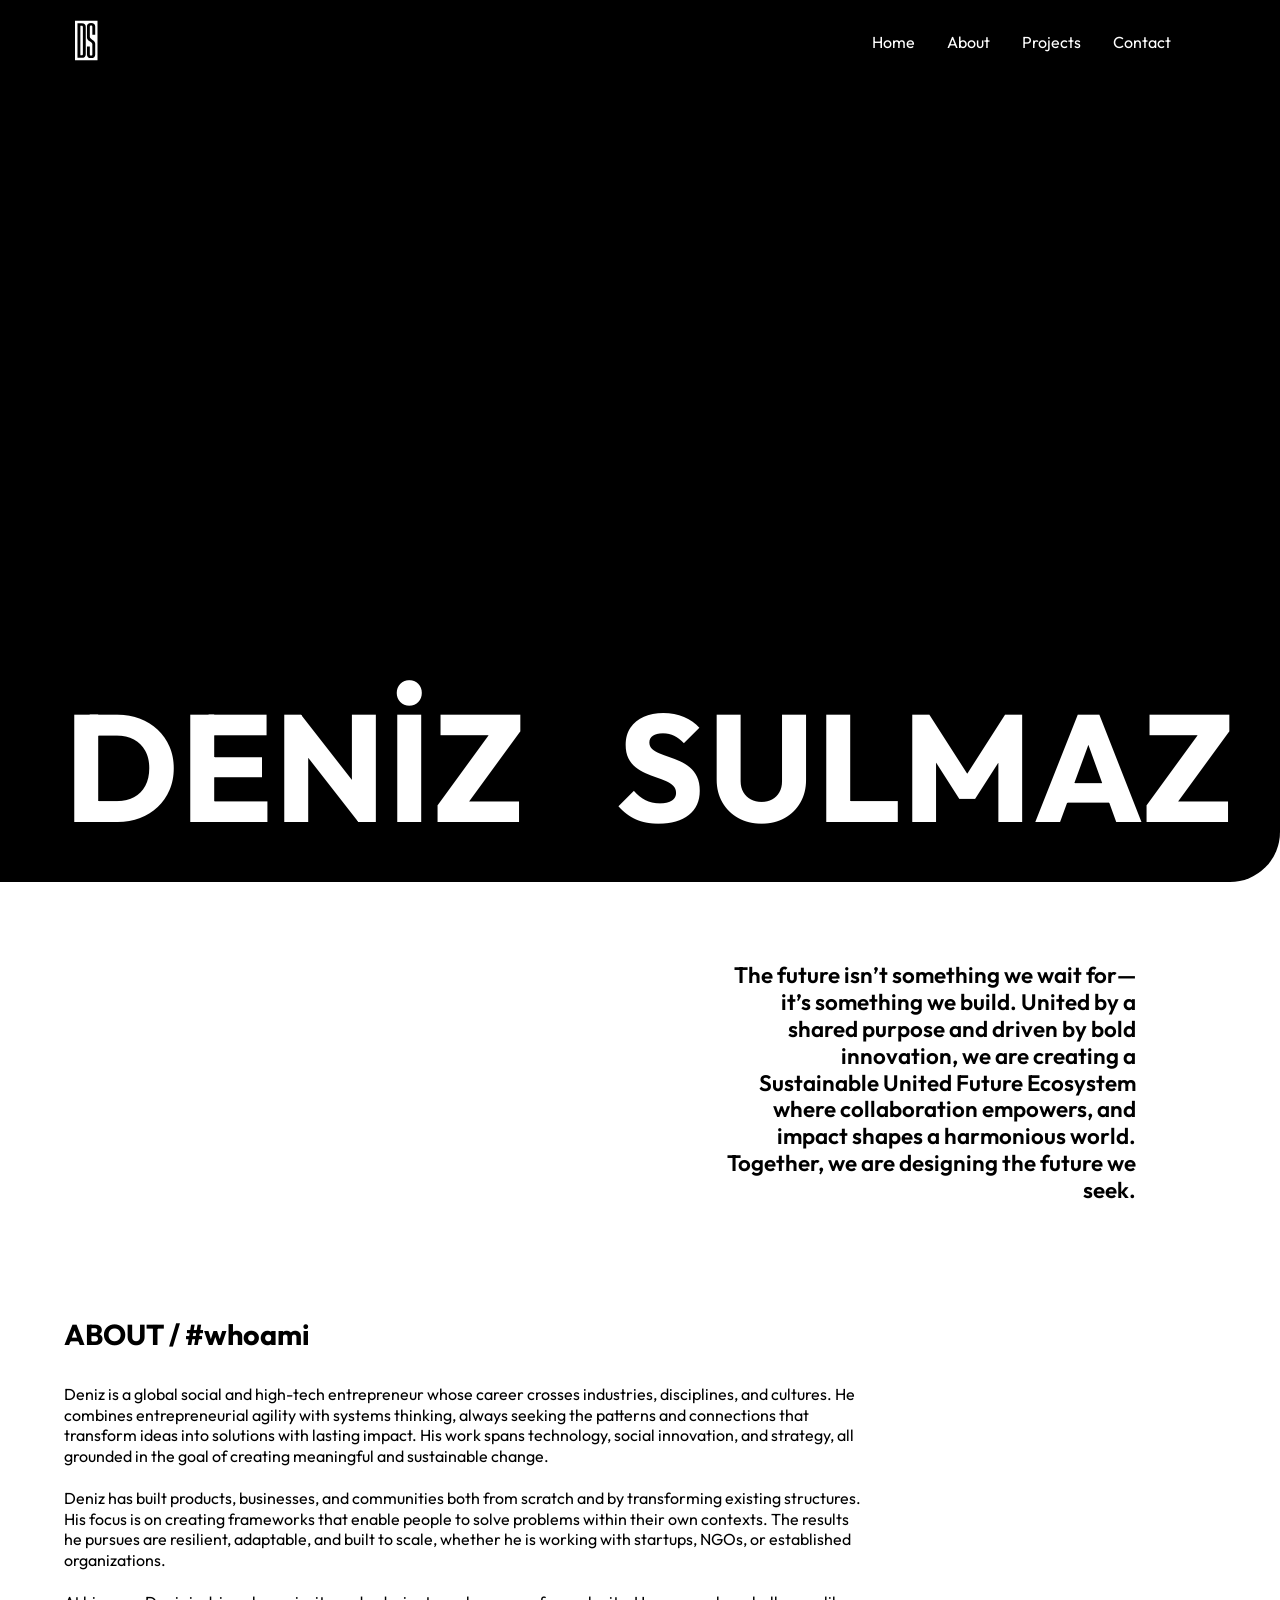
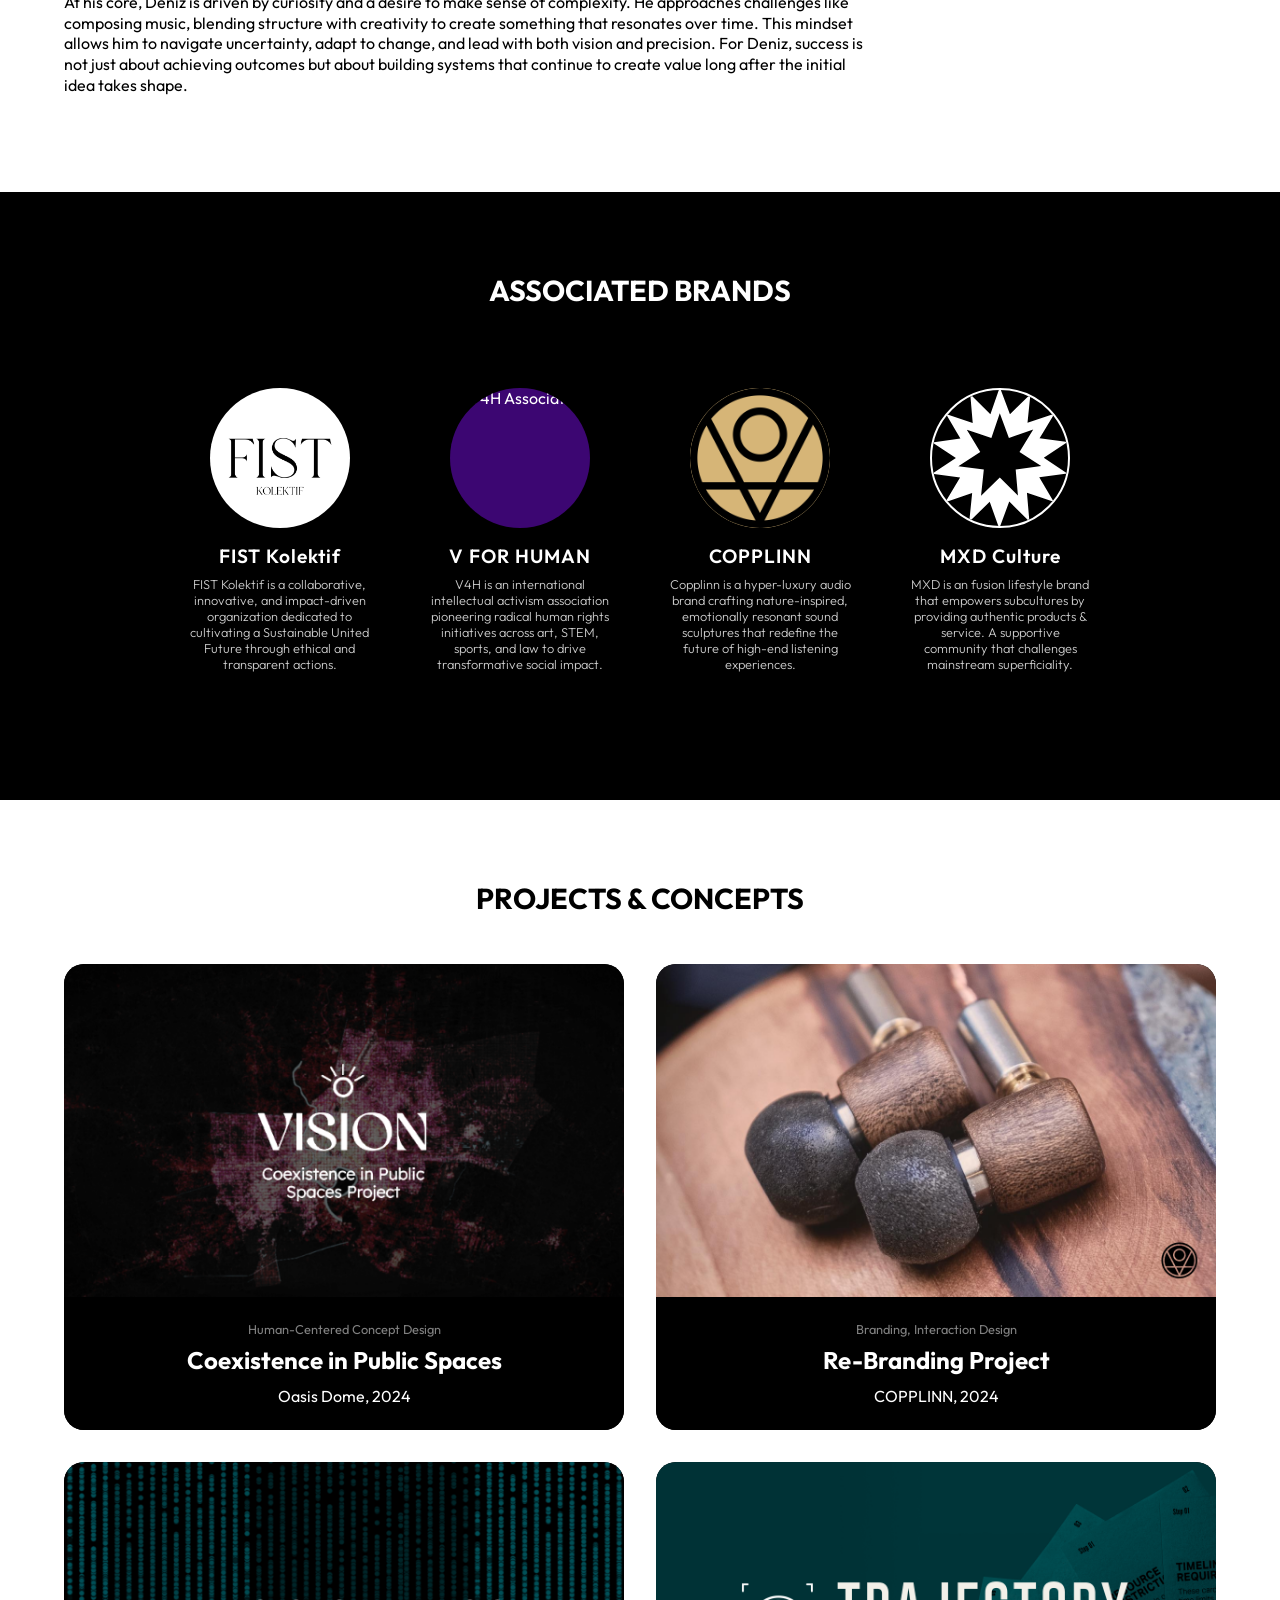
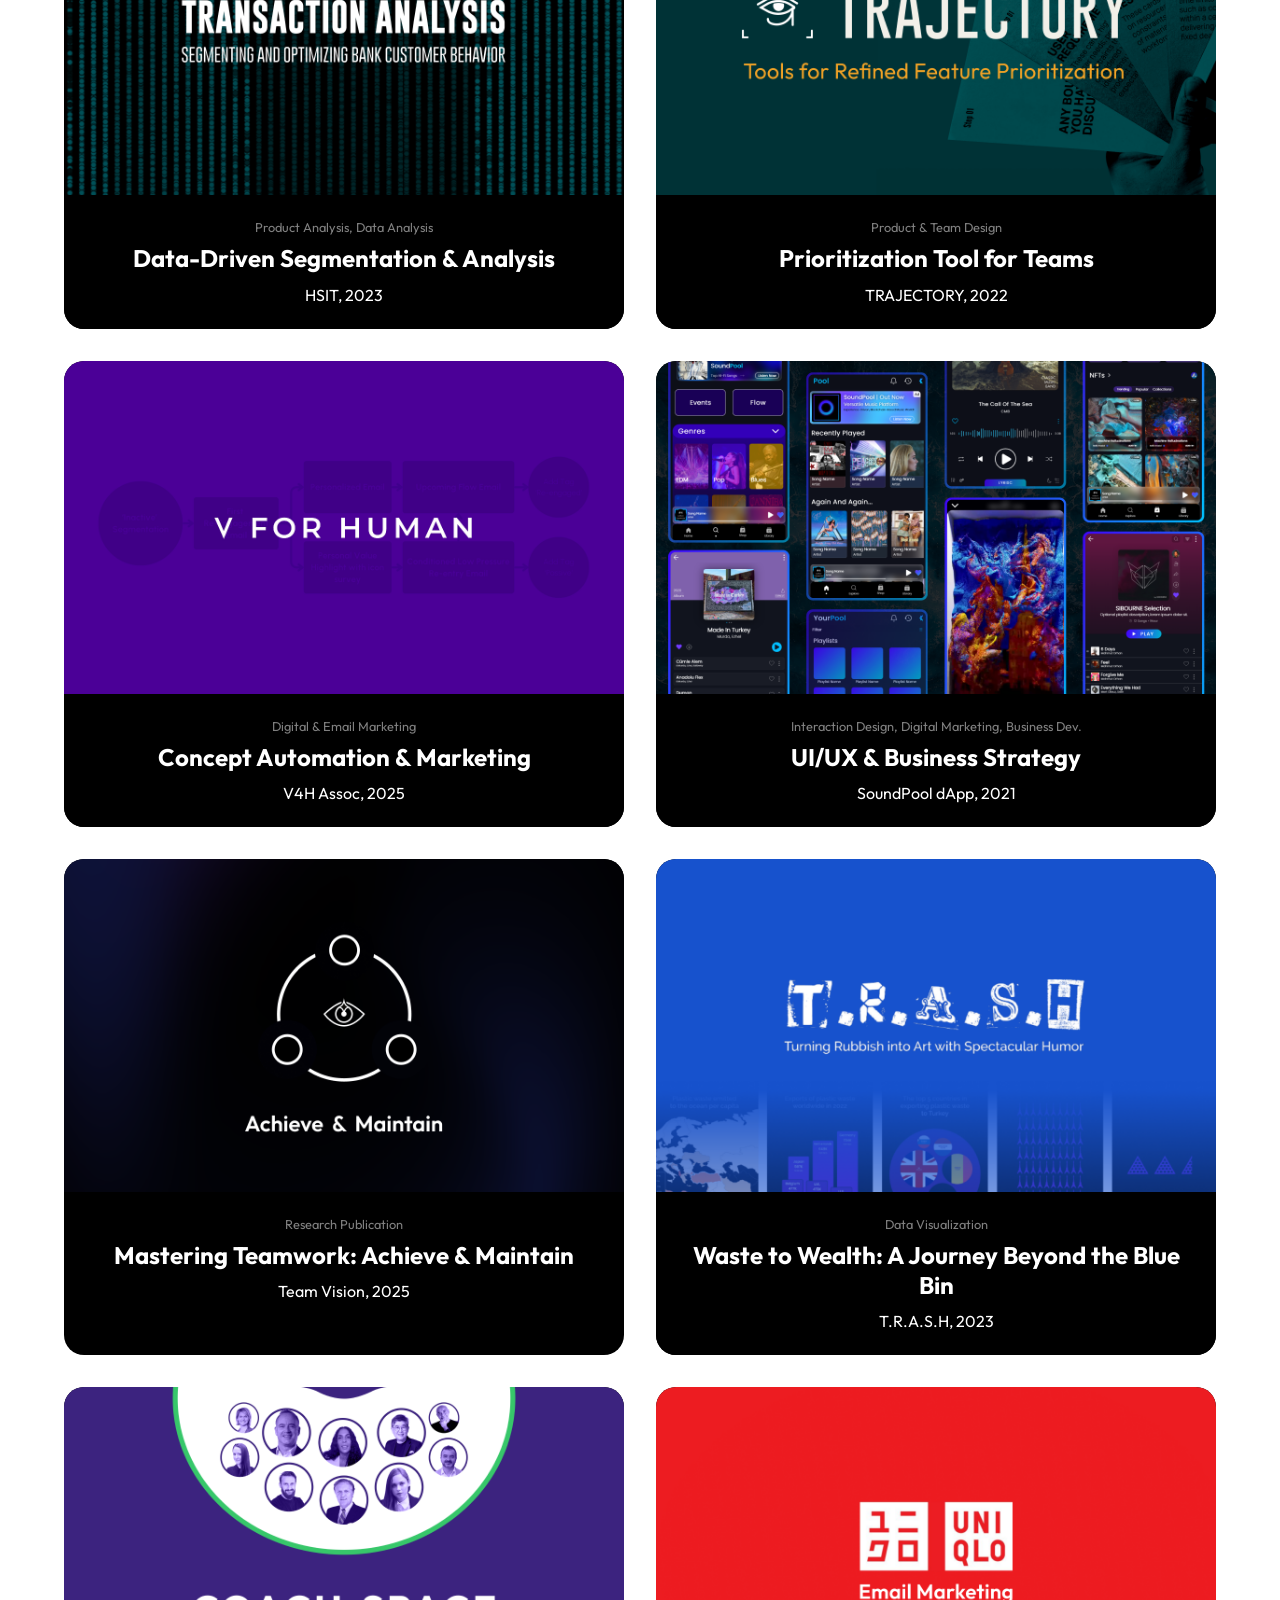
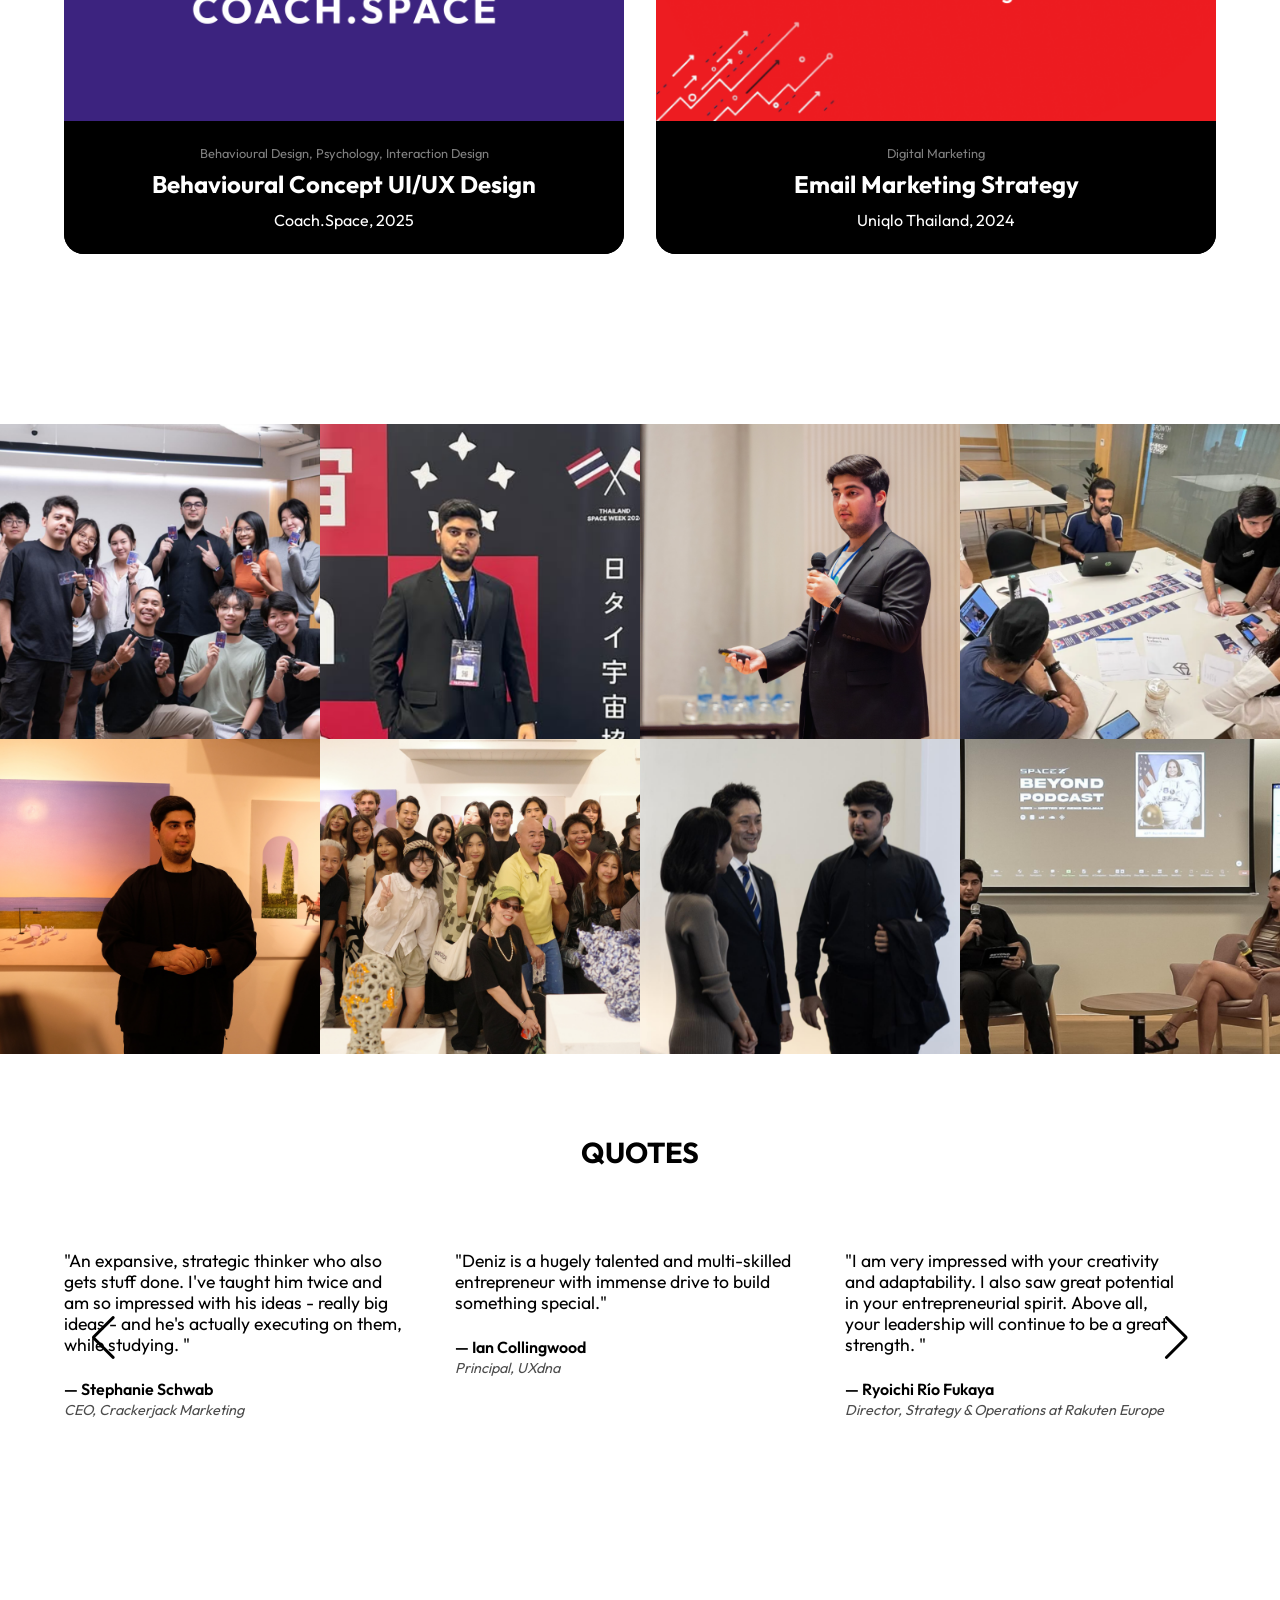
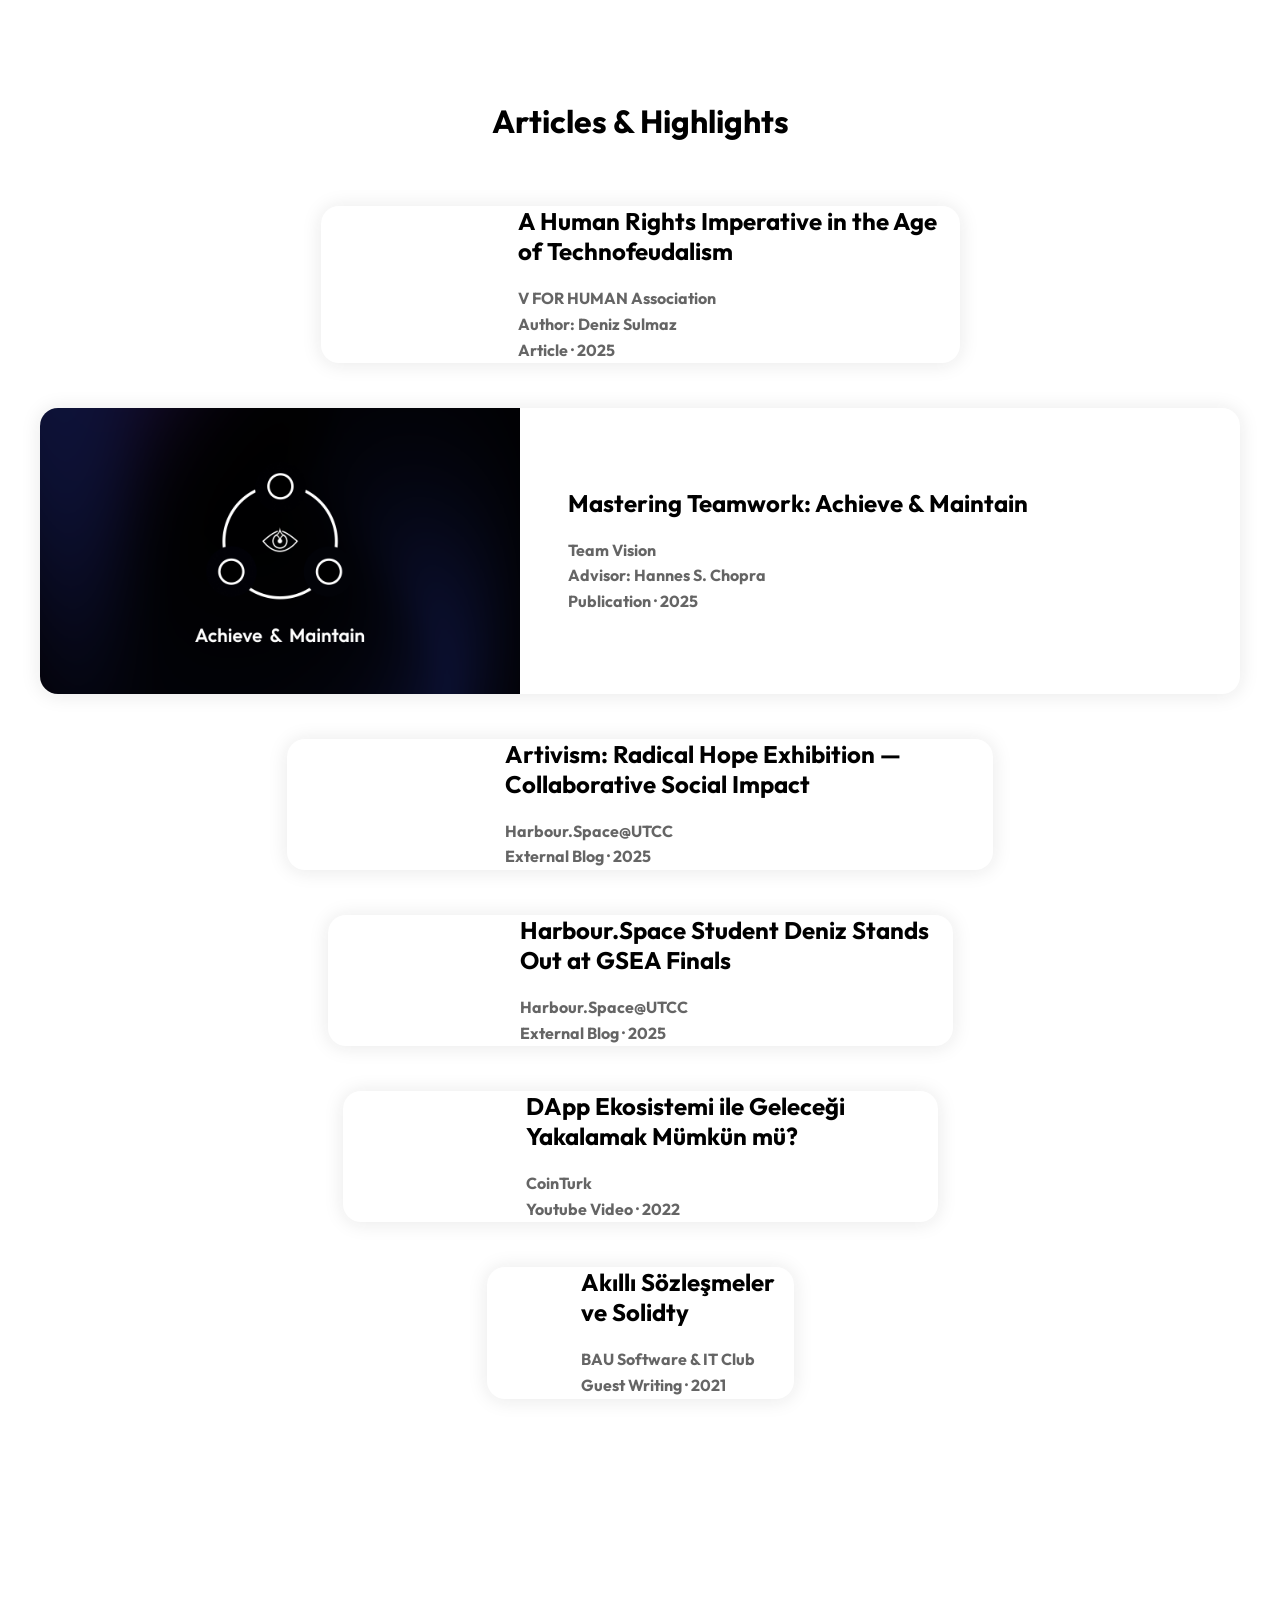
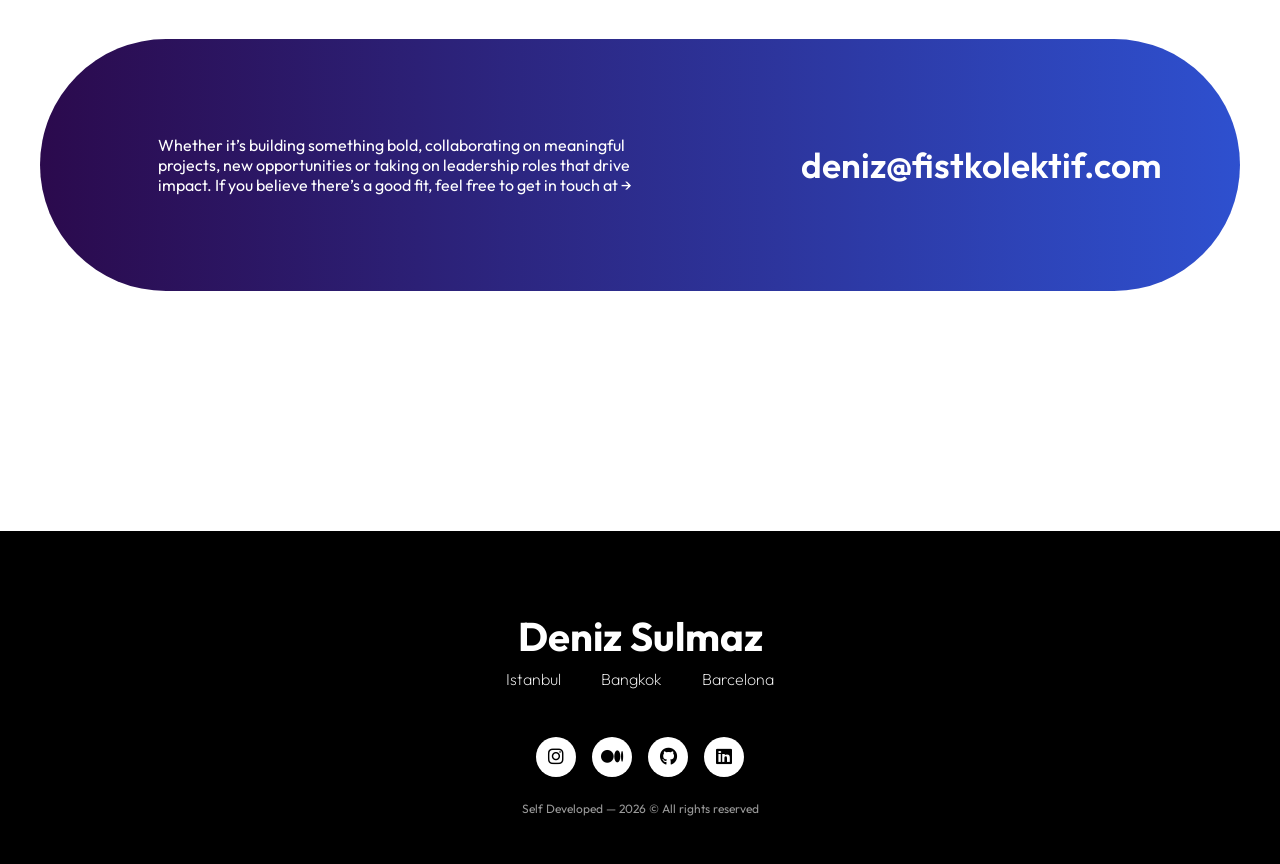
==== commit 20893ee6: "Fix brand circle logos to fill full circle with object-fit: cover" ====
--- a/corporate.html
+++ b/corporate.html
@@ -197,6 +197,7 @@
             height: 140px;
             border-radius: 50%;
             margin-bottom: 1rem;
+            overflow: hidden;
             display: flex;
             align-items: center;
             justify-content: center;
@@ -208,8 +209,10 @@
         }
 
         .brand-circle img {
-            max-width: 60%;
-            max-height: 60%;
+            width: 100%;
+            height: 100%;
+            object-fit: cover;
+            display: block;
         }
 
         .brand:nth-child(1) .brand-circle {
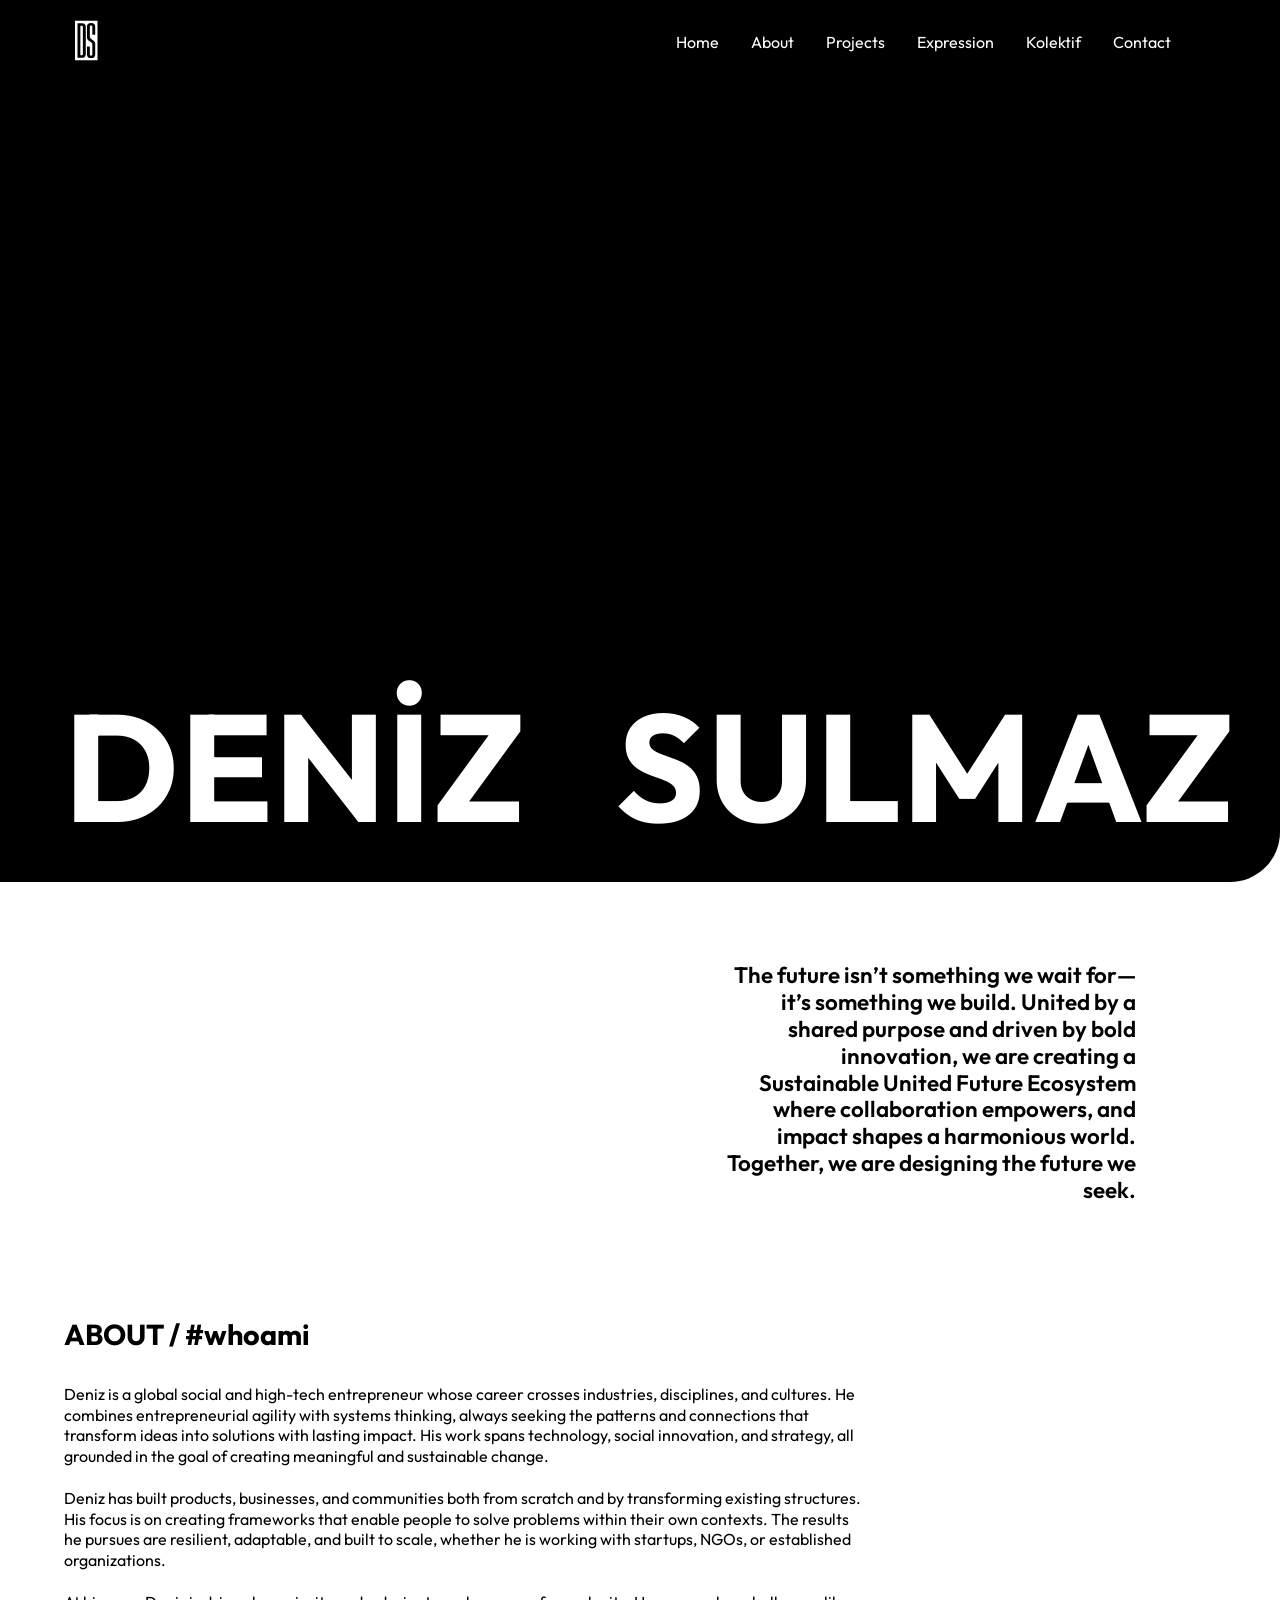
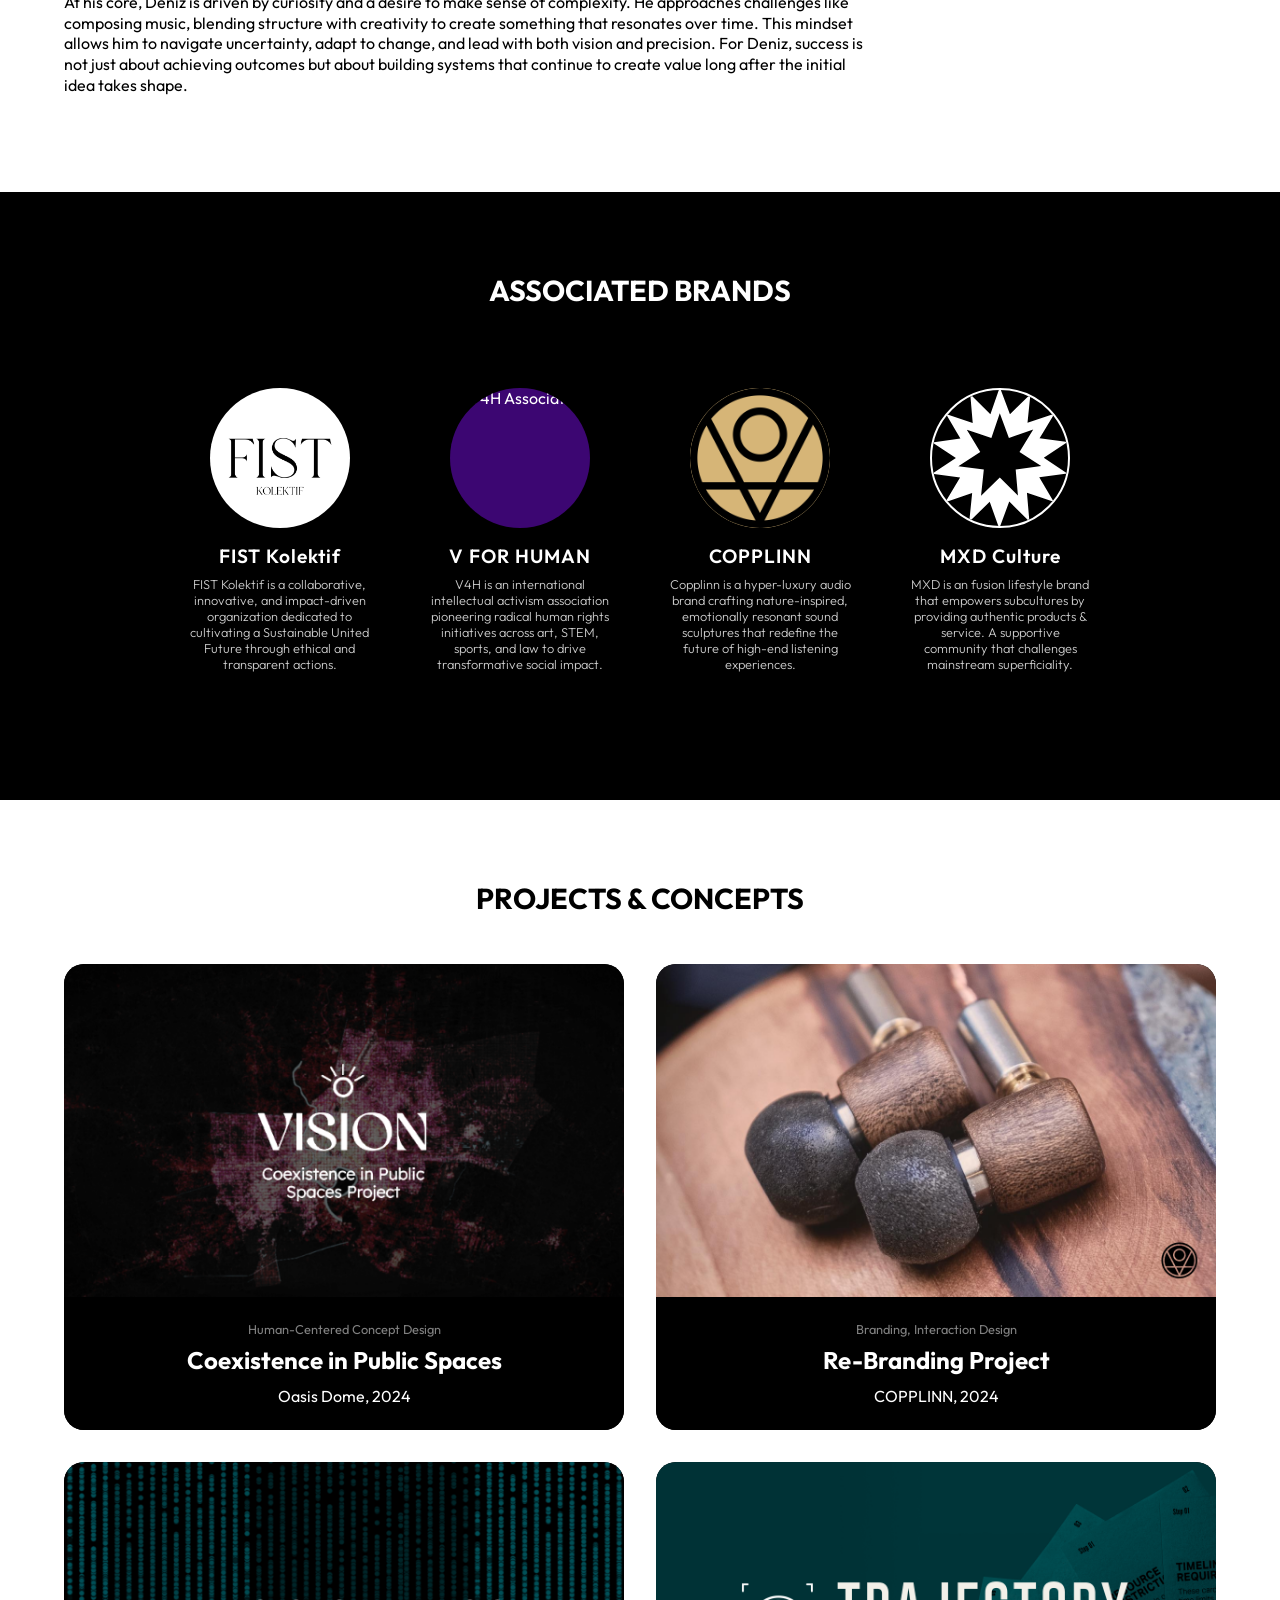
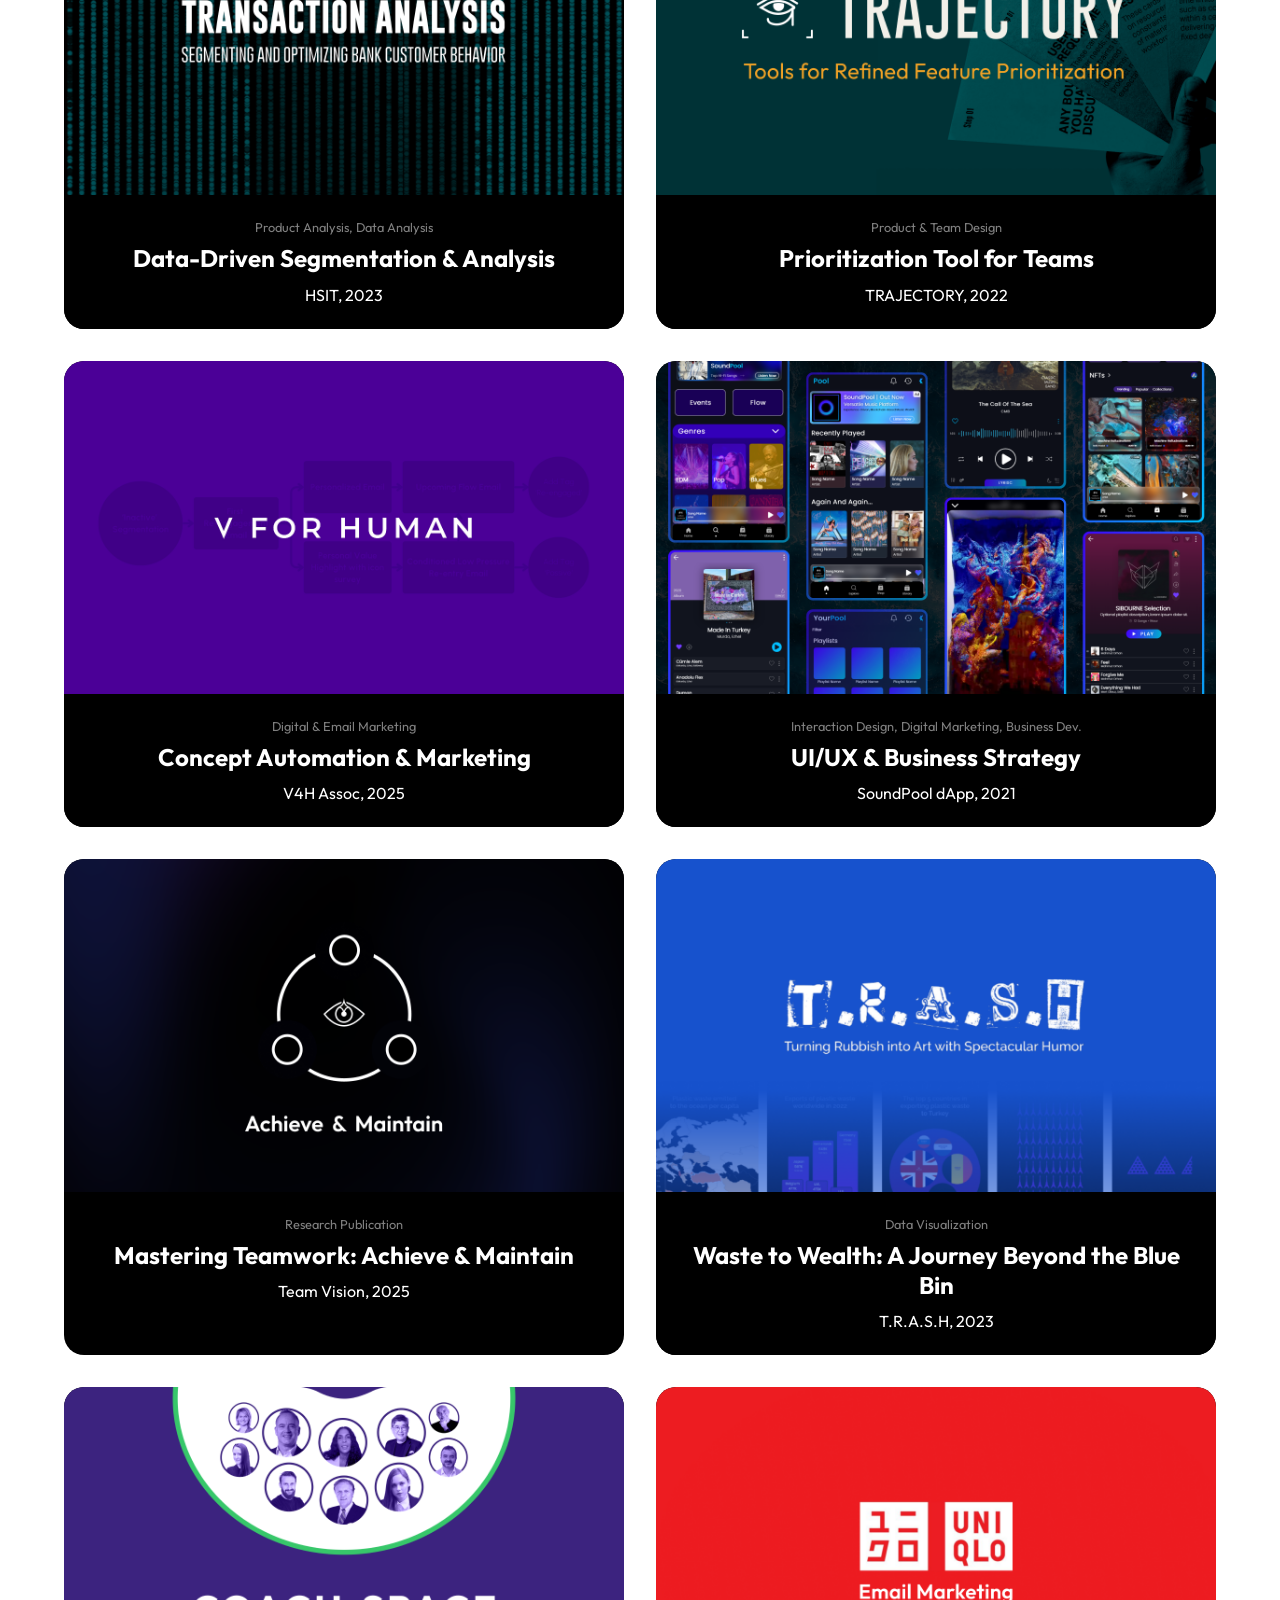
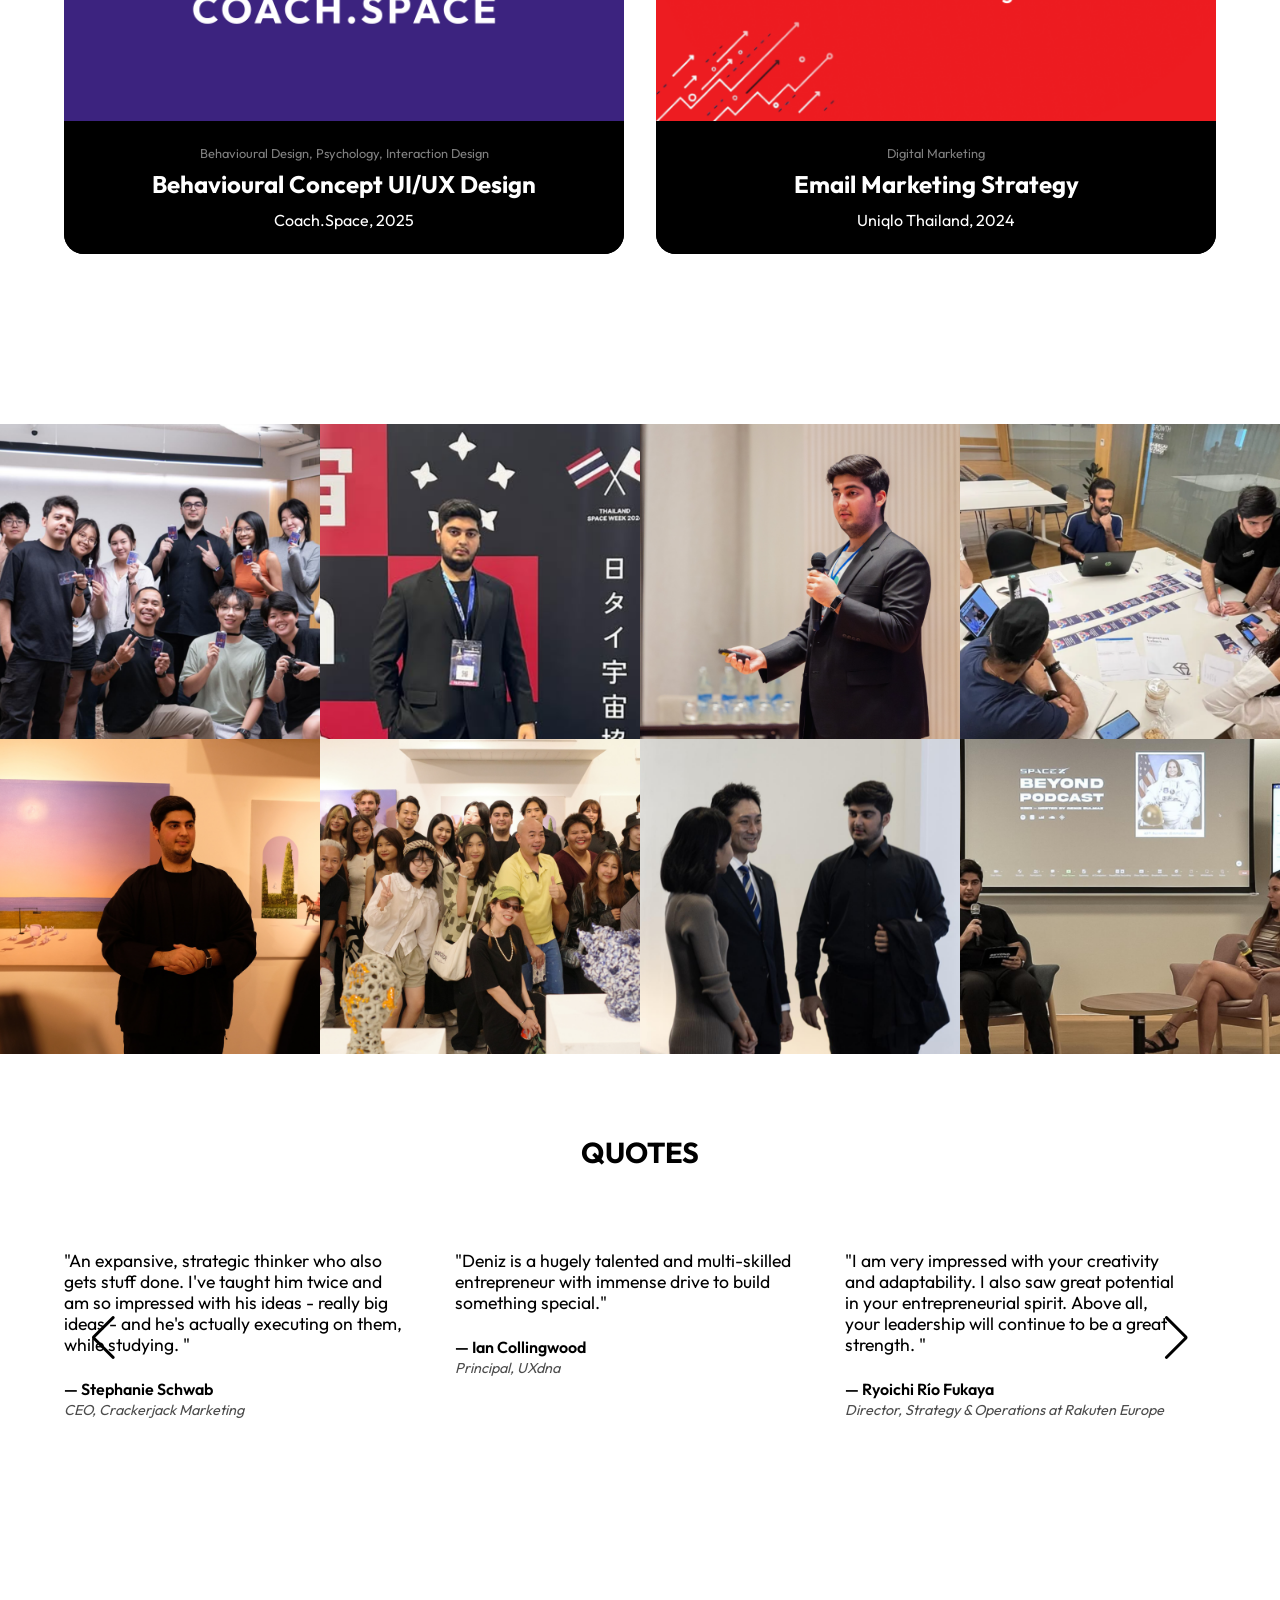
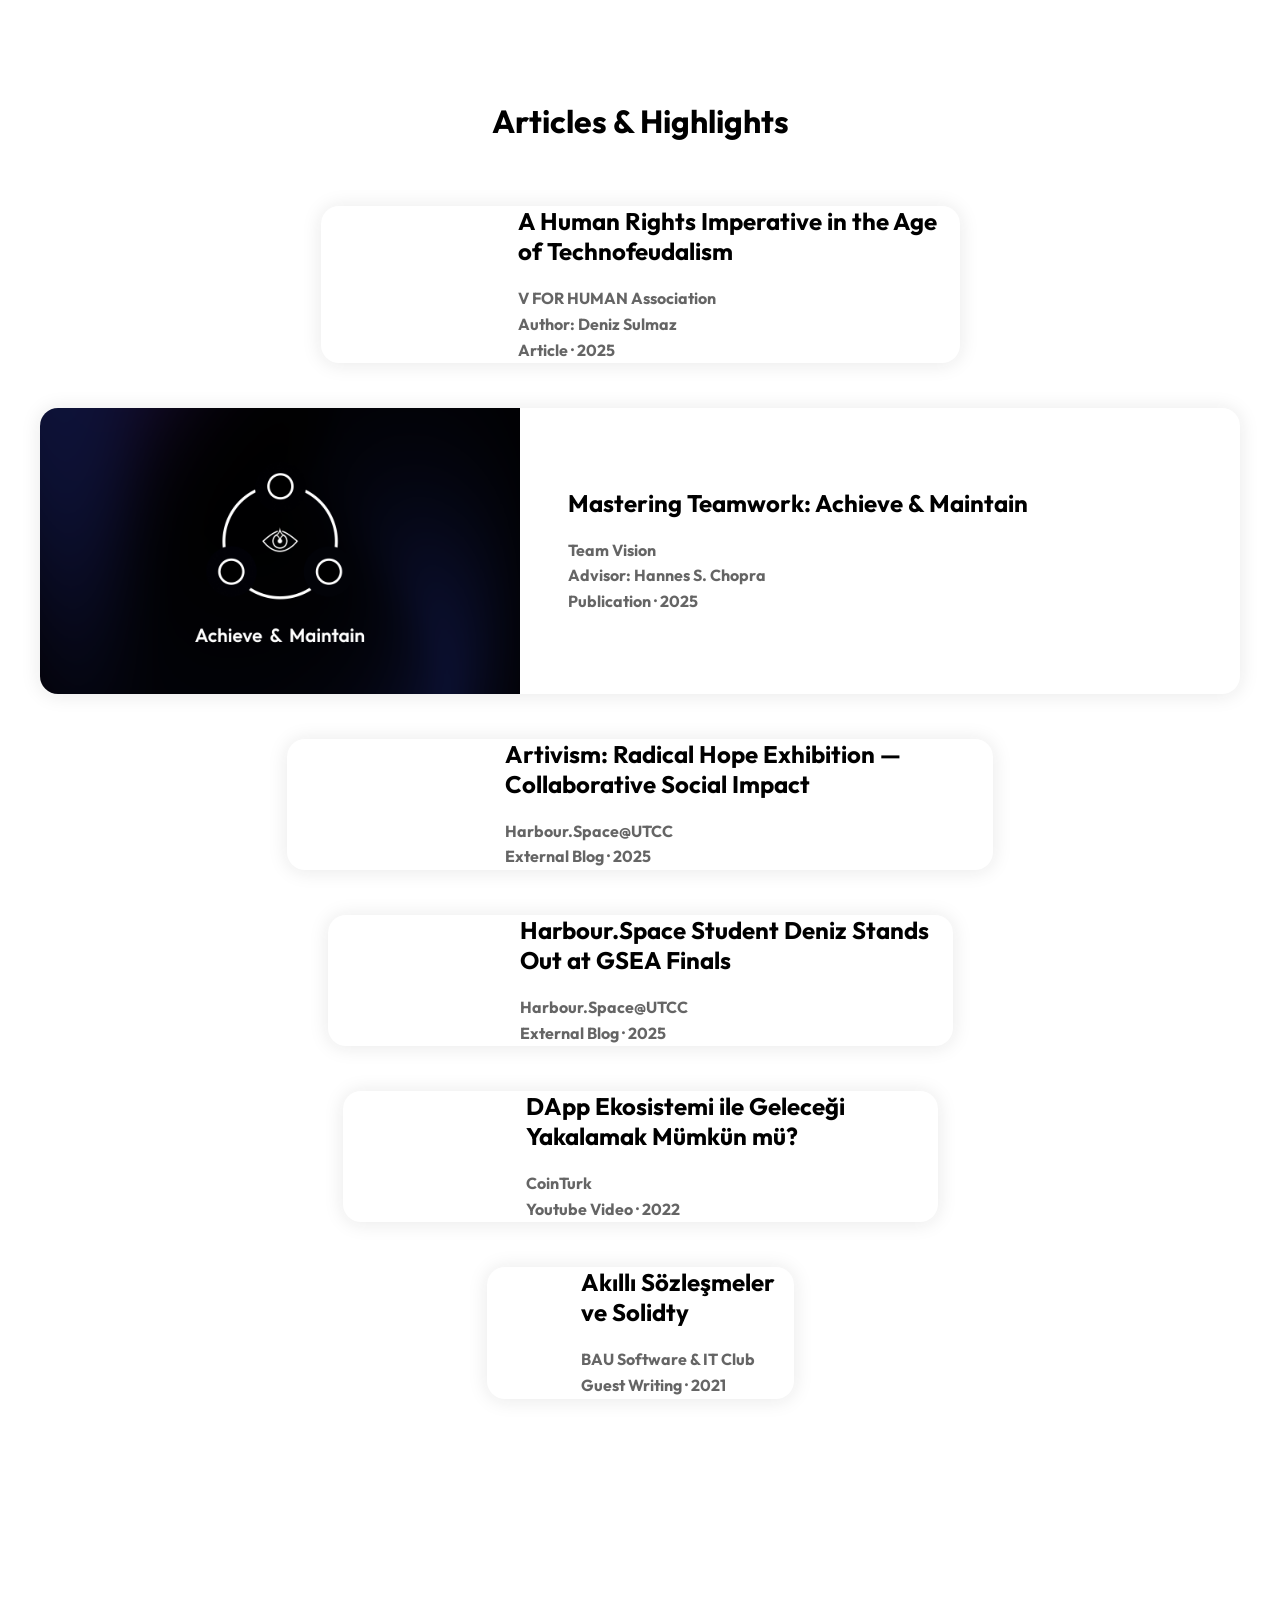
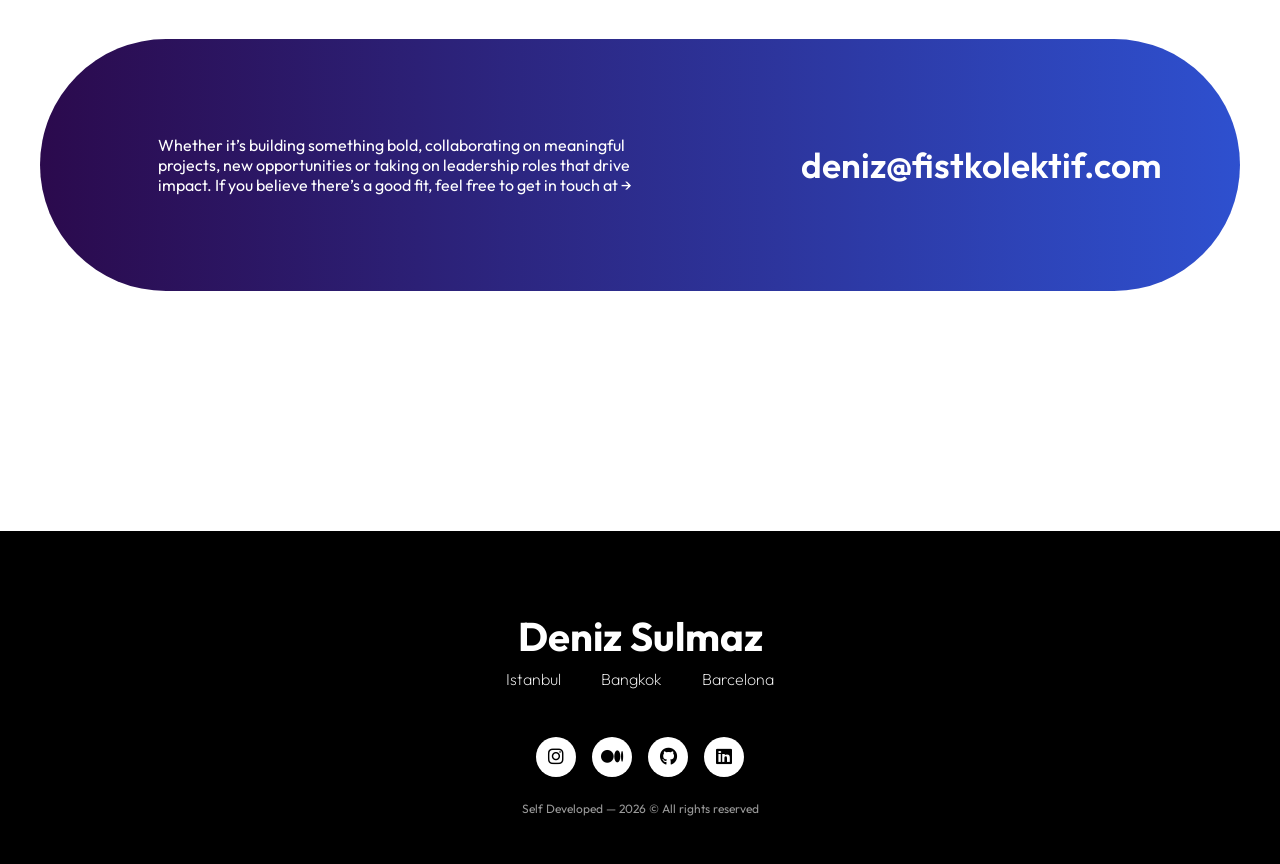
==== commit 9aa932fa: "Add cross-nav links: Expression+Kolektif to corporate, Corporate+Expression to music" ====
--- a/corporate.html
+++ b/corporate.html
@@ -727,9 +727,11 @@
             </a>
         </div>
         <div class="menu">
-            <a href="#">Home</a>
+            <a href="index.html">Home</a>
             <a href="#about">About</a>
             <a href="#projects">Projects</a>
+            <a href="expression.html">Expression</a>
+            <a href="https://fistkolektif.com" target="_blank" rel="noopener noreferrer">Kolektif</a>
             <a href="#contact">Contact</a>
         </div>
         <div class="menu-toggle">
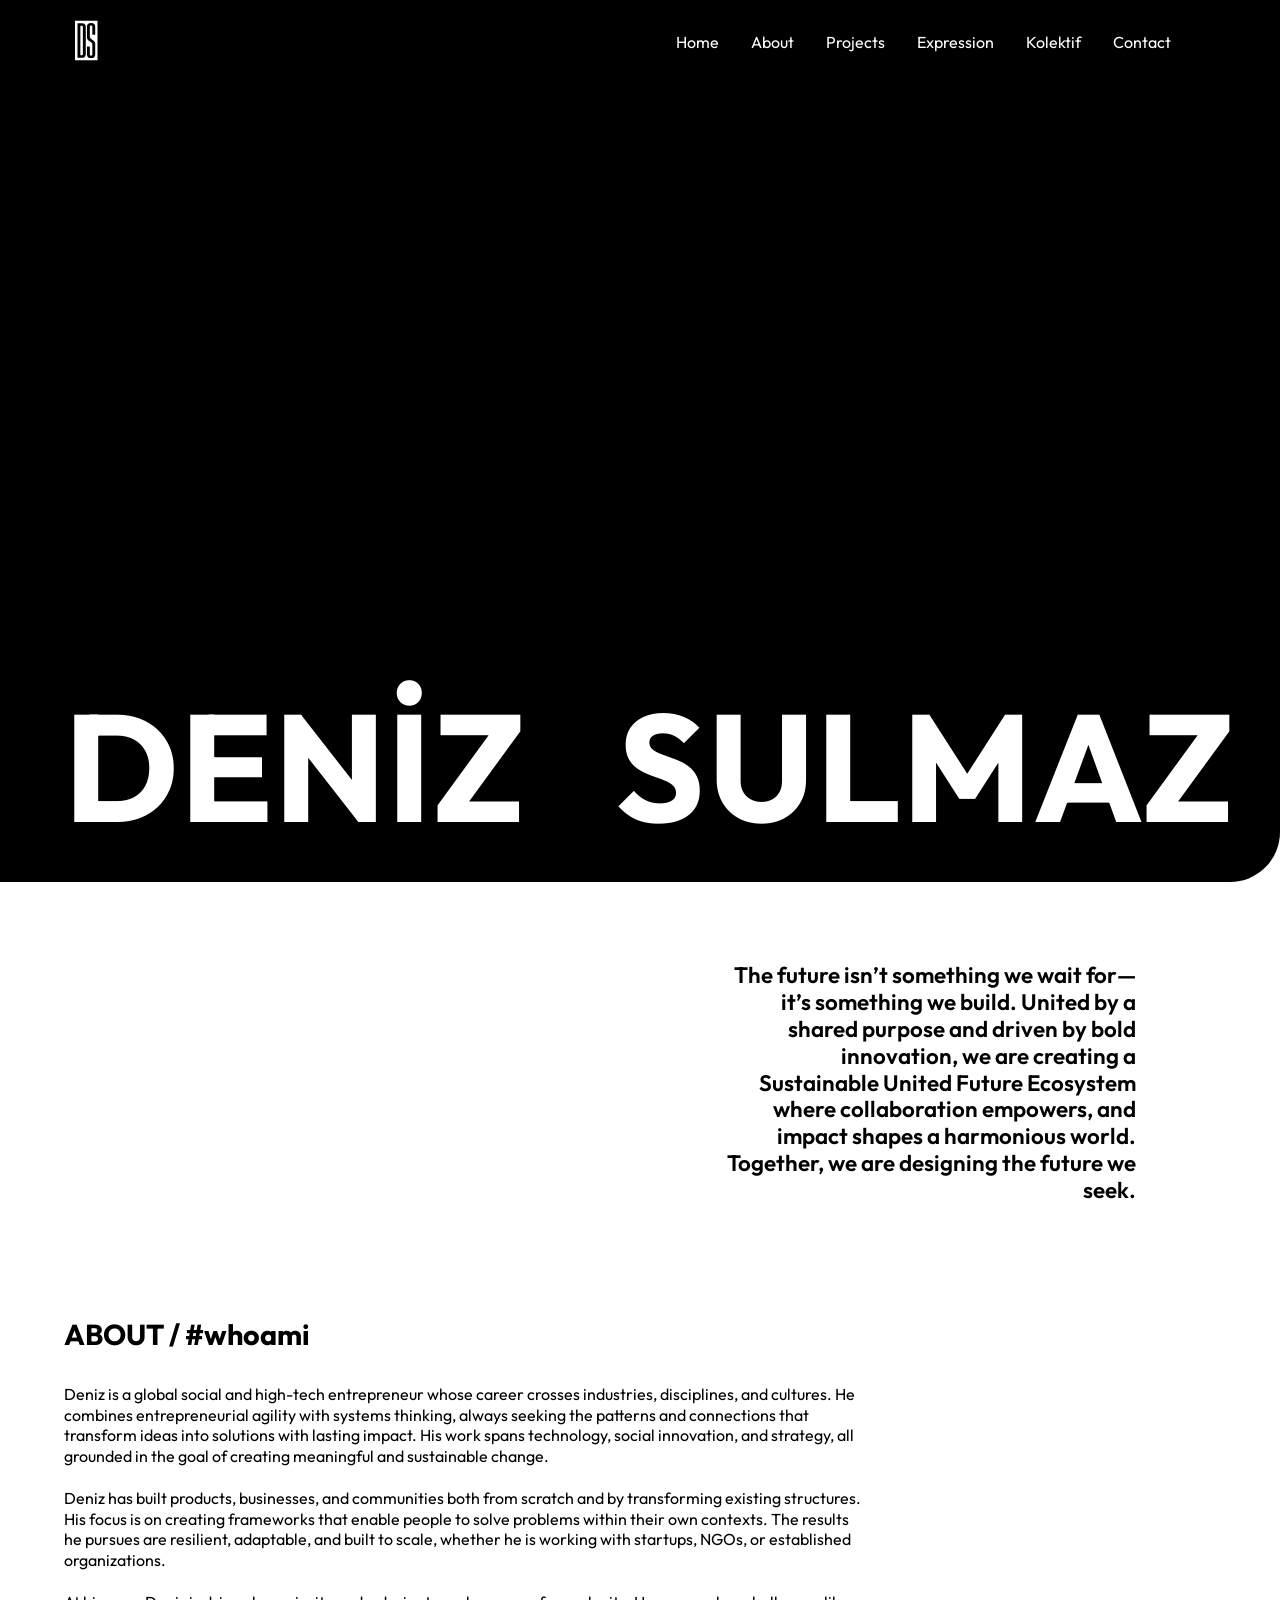
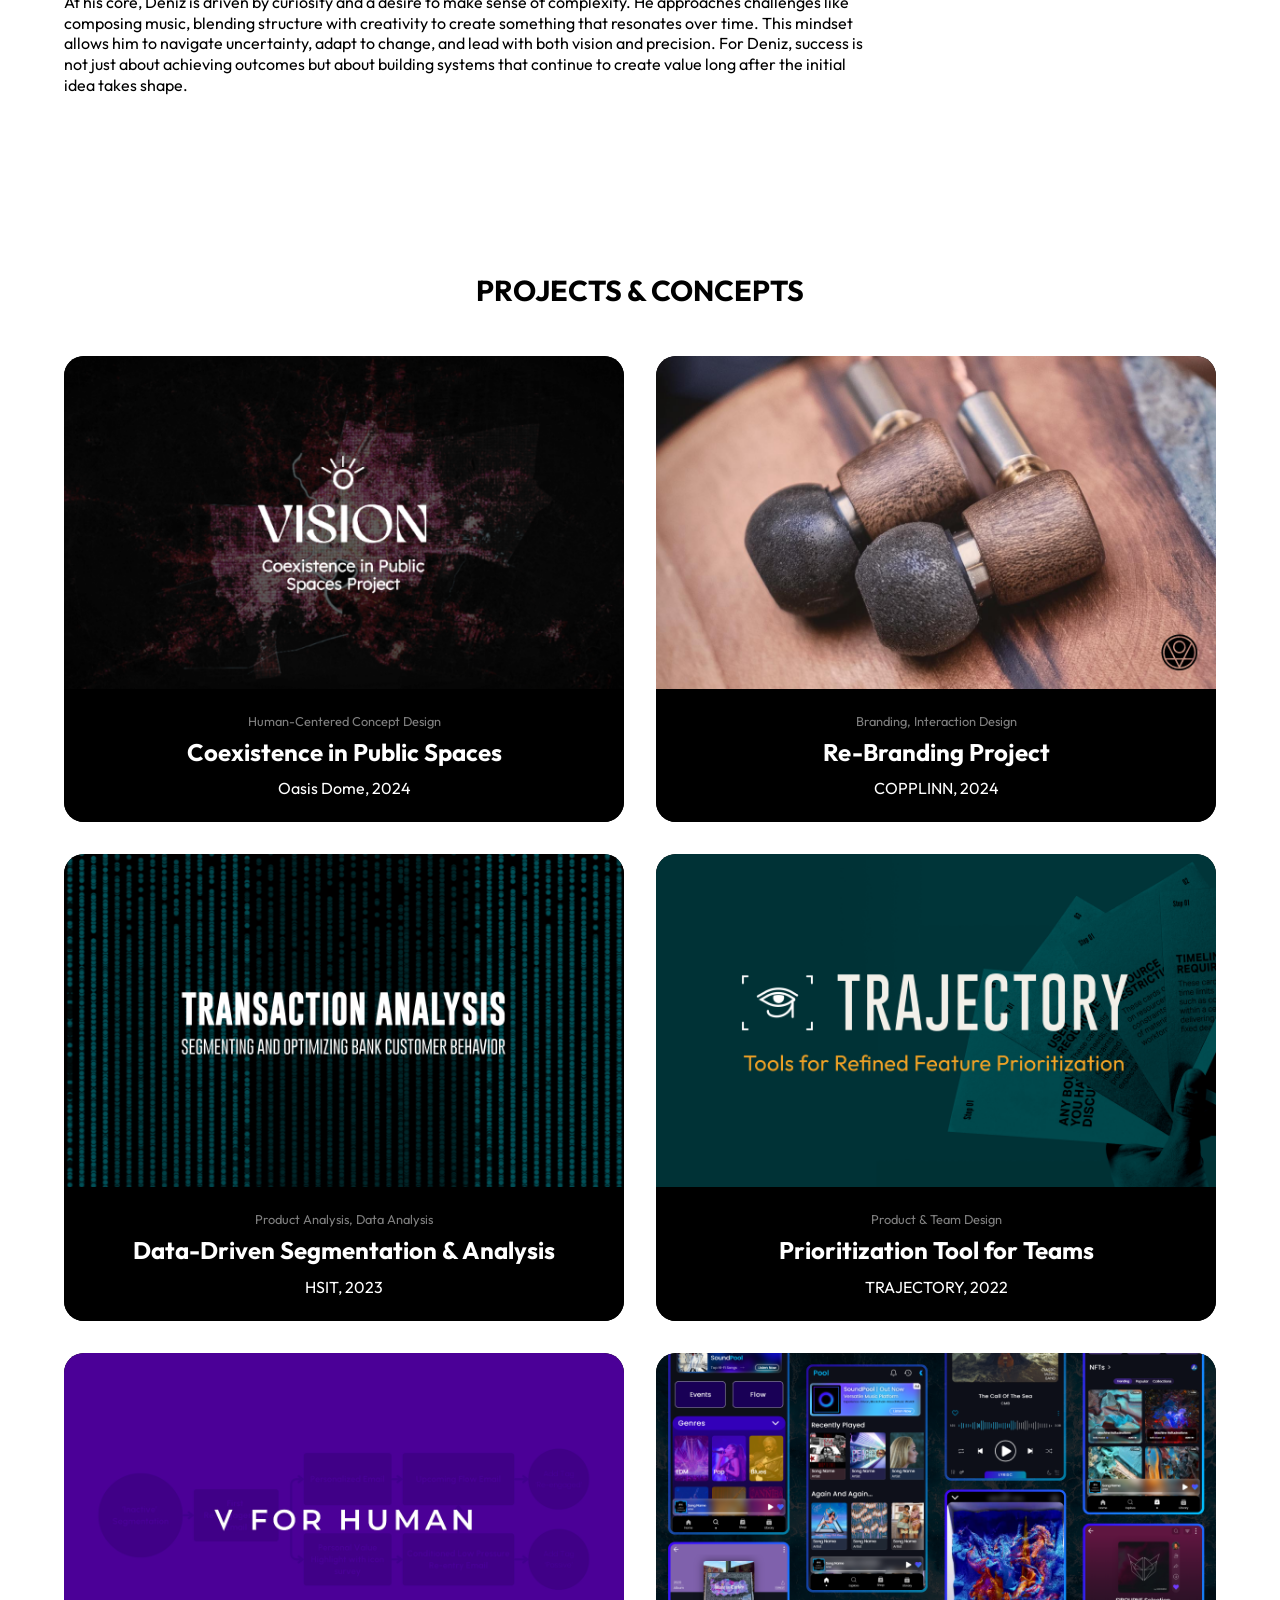
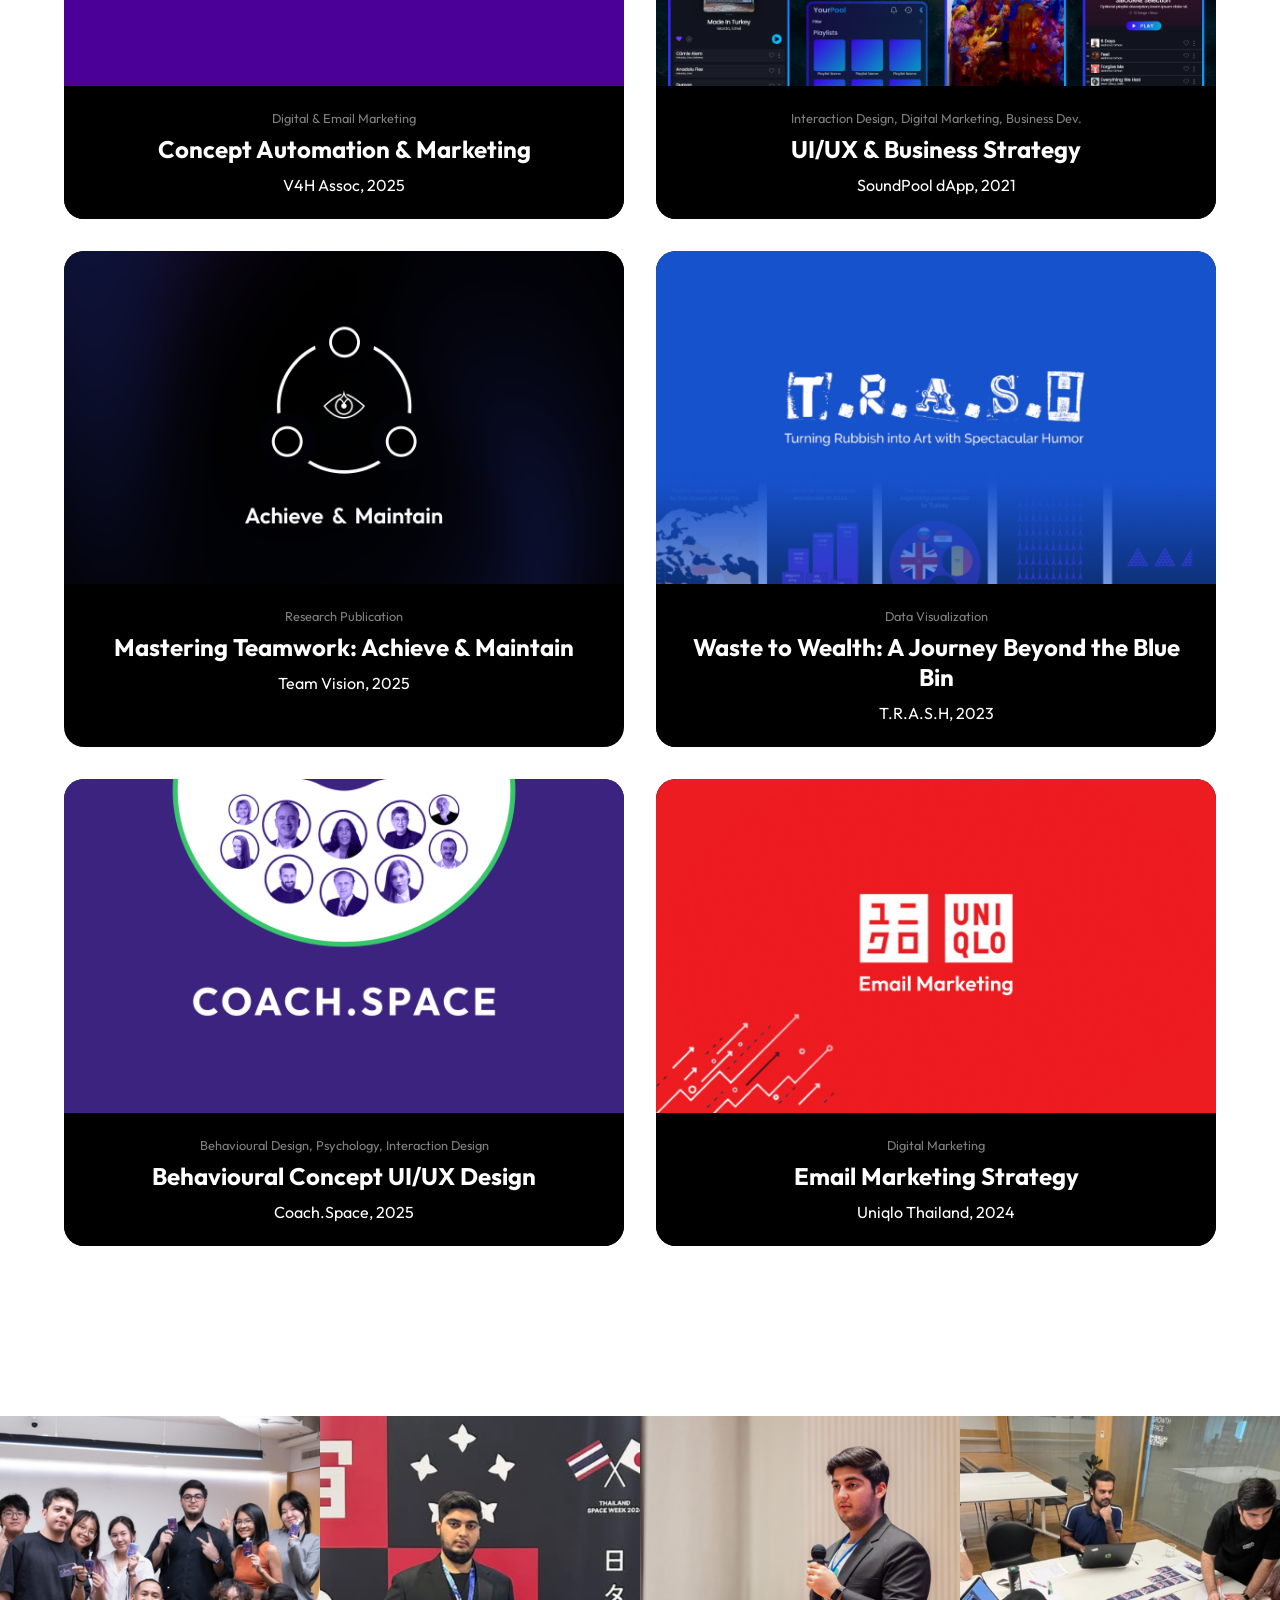
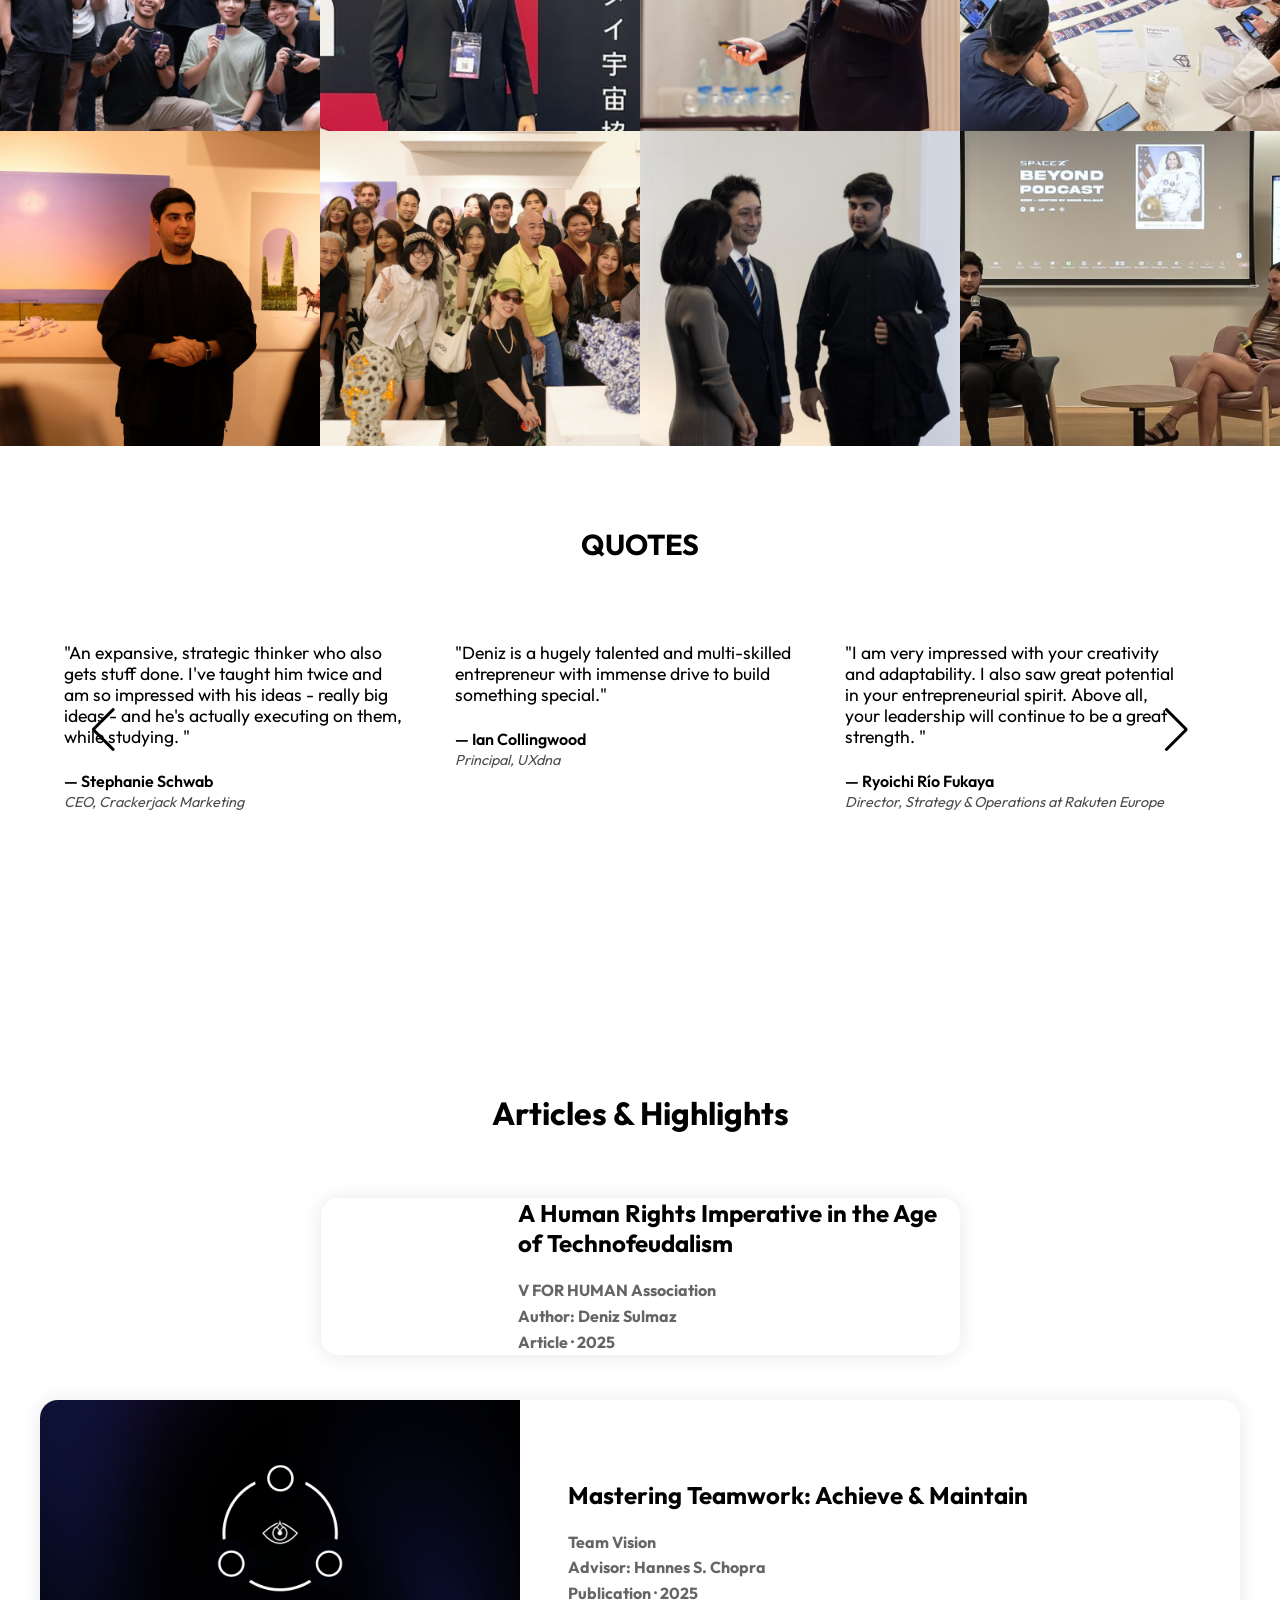
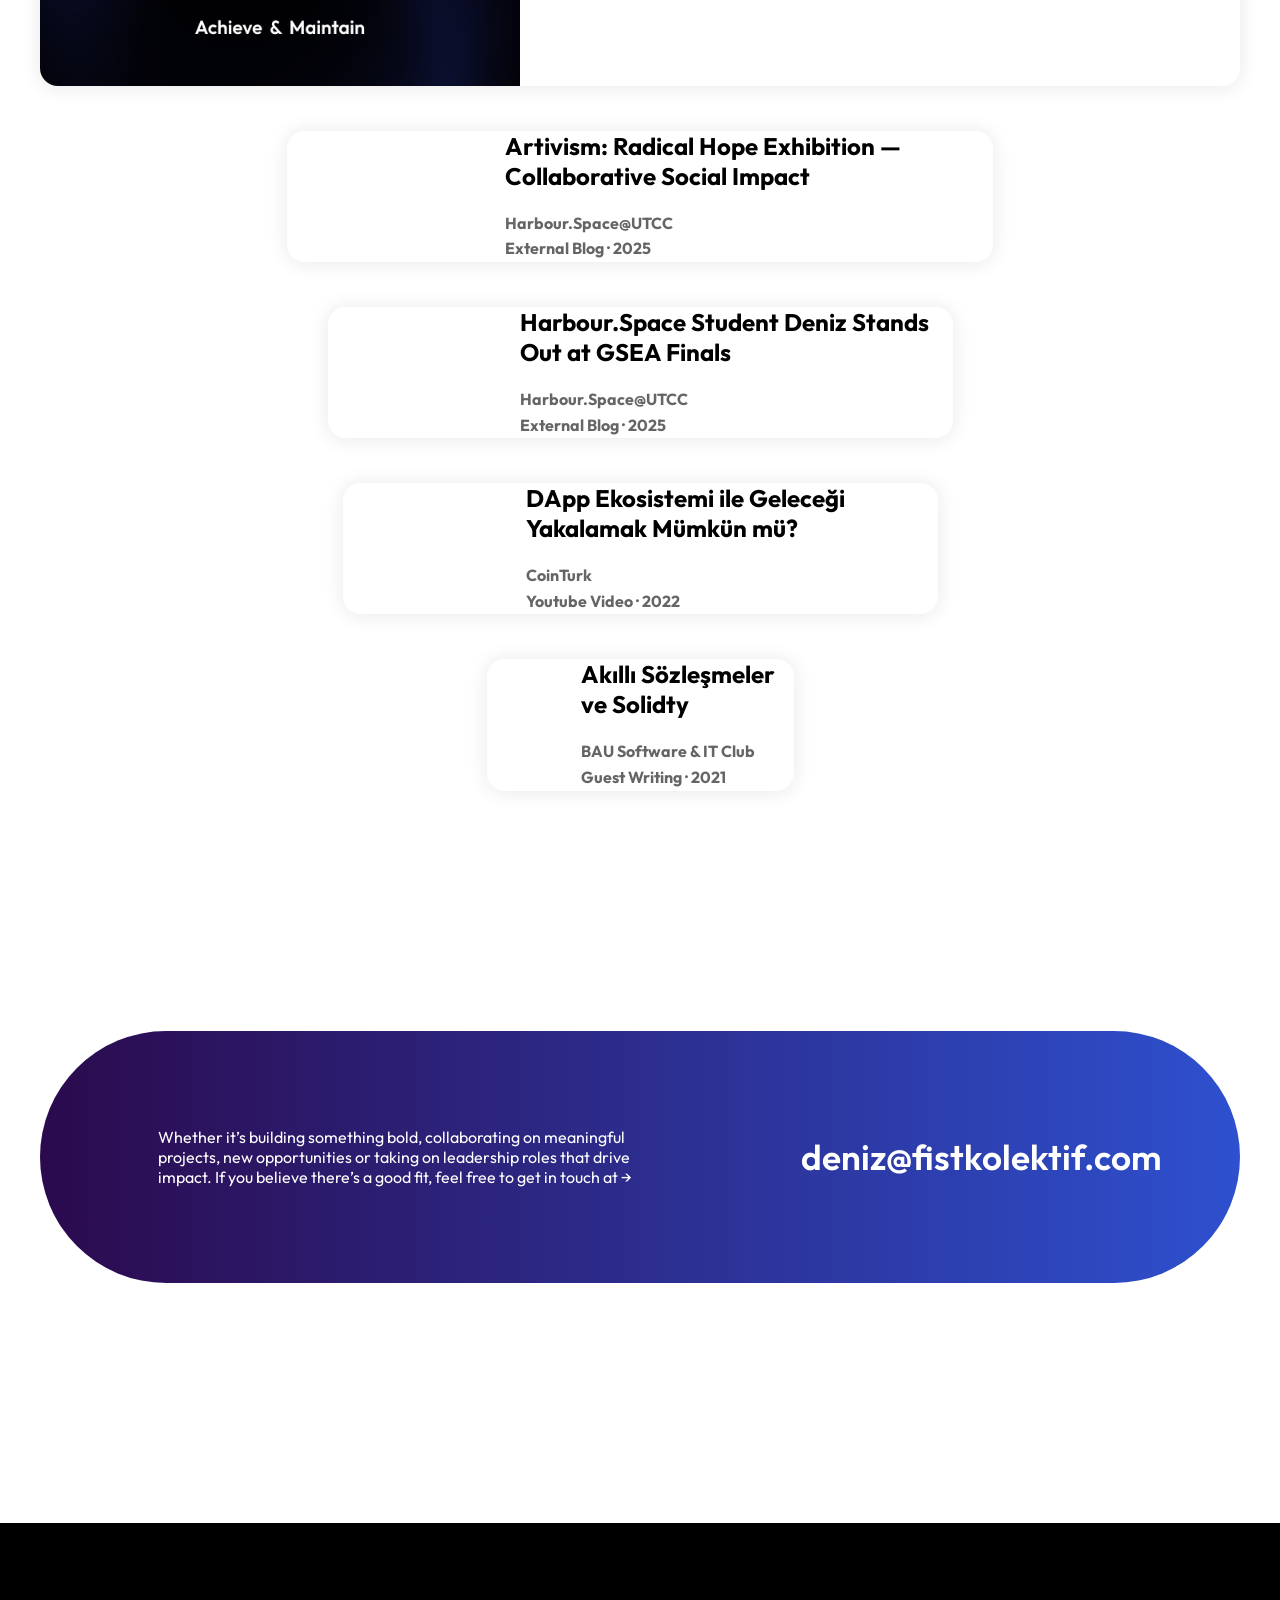
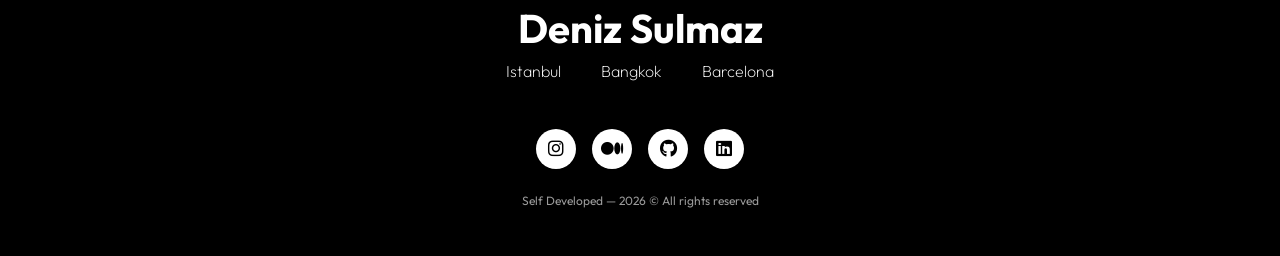
==== commit 8df66742: "Remove Associated Brands section from corporate page" ====
--- a/corporate.html
+++ b/corporate.html
@@ -730,7 +730,7 @@
             <a href="index.html">Home</a>
             <a href="#about">About</a>
             <a href="#projects">Projects</a>
-            <a href="expression.html">Expression</a>
+            <a href="music.html">Expression</a>
             <a href="https://fistkolektif.com" target="_blank" rel="noopener noreferrer">Kolektif</a>
             <a href="#contact">Contact</a>
         </div>
@@ -773,41 +773,6 @@
             </p>
 
         </section>
-
-    <!-- Associated Brands -->
-    <section class="brands" id="brands">
-        <h2>ASSOCIATED BRANDS</h2>
-        <div class="brand-logos">
-            <div class="brand">
-                <a href="https://fistkolektif.com" target="_blank" rel="noopener noreferrer"> <div class="brand-circle">
-                    <img src="media/fist_kolektif_logo.png" alt="FIST Kolektif">
-                </div></a>
-                <h3>FIST Kolektif</h3>
-                <p>FIST Kolektif is a collaborative, innovative, and impact-driven organization dedicated to cultivating a Sustainable United Future through ethical and transparent actions.</p>
-            </div>
-            <div class="brand">
-                <a href="https://vforhuman.org" target="_blank" rel="noopener noreferrer"> <div class="brand-circle">
-                    <img src="https://images.squarespace-cdn.com/content/v1/696107467d4f4846a3d582e4/c4666d76-776b-4f39-95a0-38f9ed18be04/V4Hicon.png?format=300w" alt="V4H Association">
-                </div></a>
-                <h3>V FOR HUMAN</h3>
-                <p>V4H is an international intellectual activism association pioneering radical human rights initiatives across art, STEM, sports, and law to drive transformative social impact.</p>
-            </div>
-            <div class="brand">
-                <a href="https://copplinn.com" target="_blank" rel="noopener noreferrer"> <div class="brand-circle">
-                    <img src="media/copplinnBlack.png" alt="COPPLINN">
-                </div></a>
-                <h3>COPPLINN</h3>
-                <p>Copplinn is a hyper-luxury audio brand crafting nature-inspired, emotionally resonant sound sculptures that redefine the future of high-end listening experiences.</p>
-            </div>
-            <div class="brand">
-                <a href="https://mxdculture.com" target="_blank" rel="noopener noreferrer"> <div class="brand-circle">
-                    <img src="media/mxdicon.svg" alt="MXD Culture">
-                </div></a>
-                <h3>MXD Culture</h3>
-                <p>MXD is an fusion lifestyle brand that empowers subcultures by providing authentic products & service. A supportive community that challenges mainstream superficiality.</p>
-            </div>
-        </div>
-    </section>
 
     <!-- Projects Section -->
     <section class="projects" id="projects">
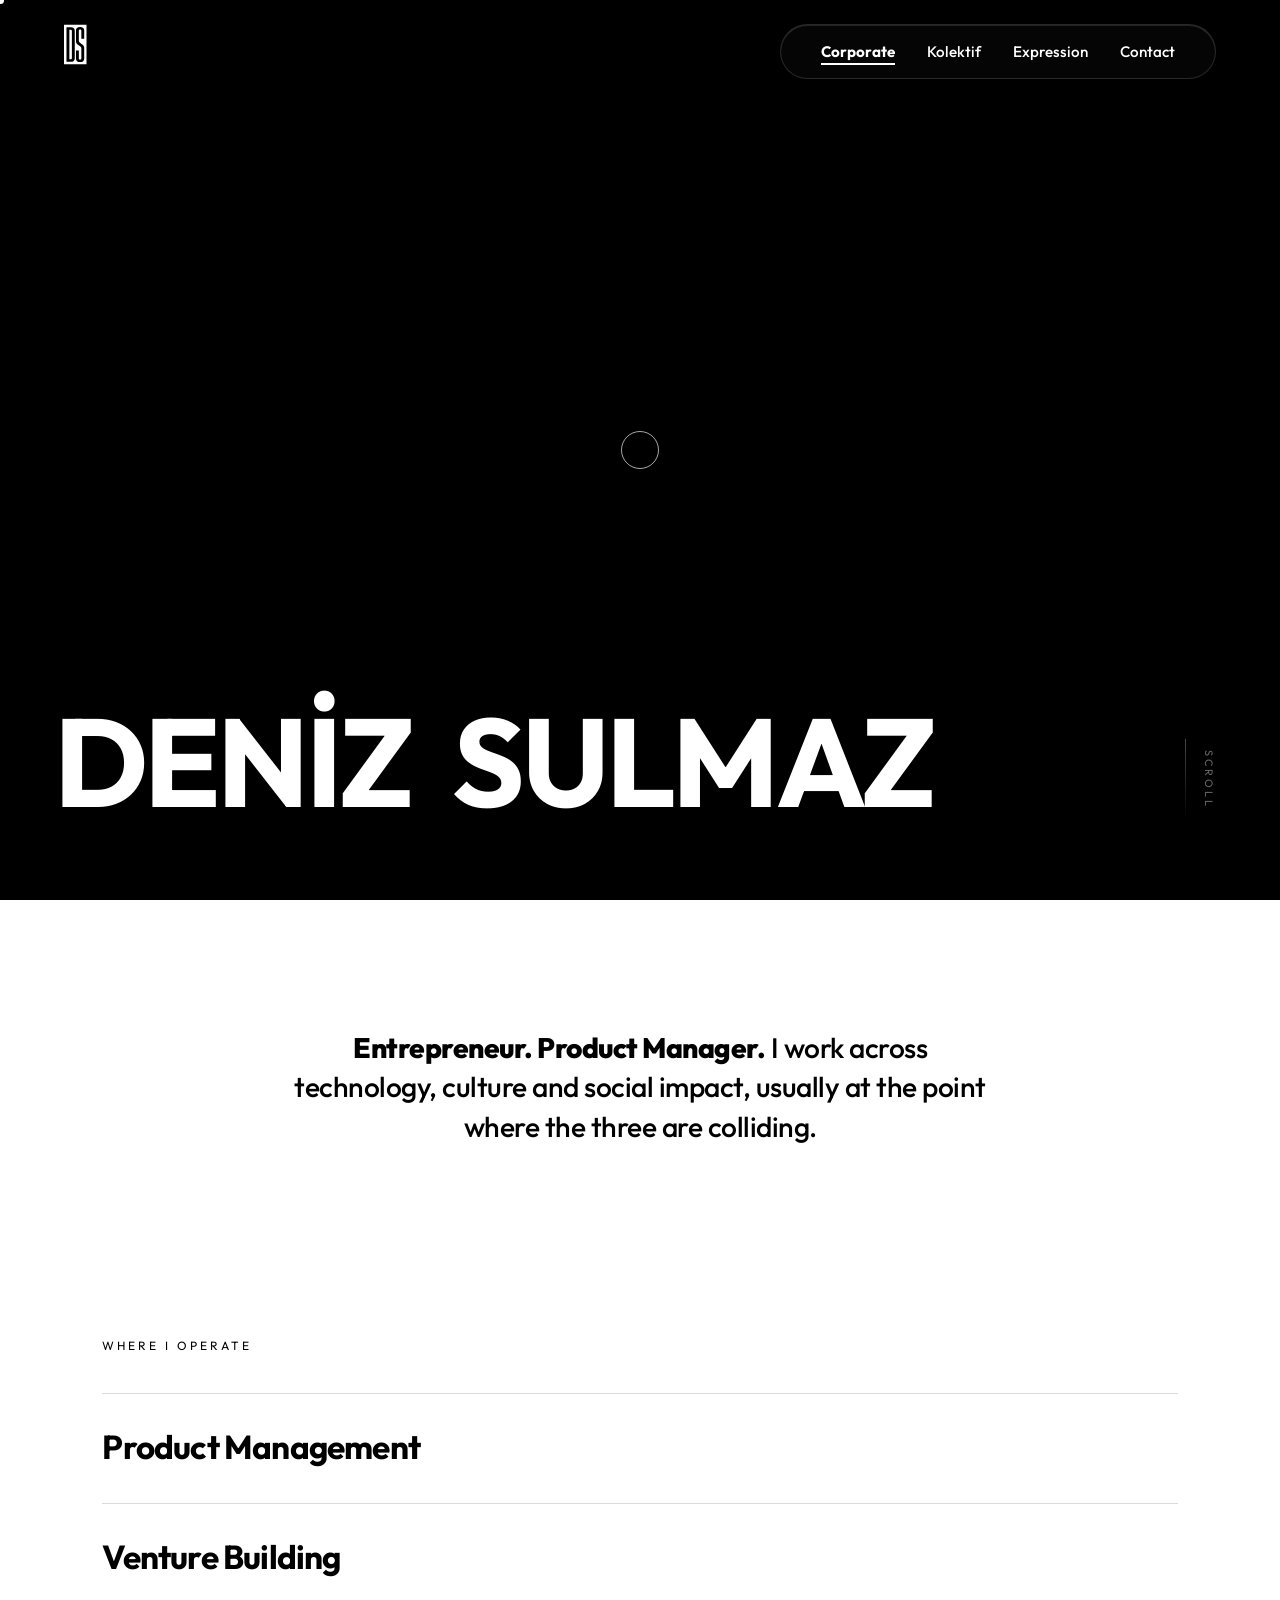
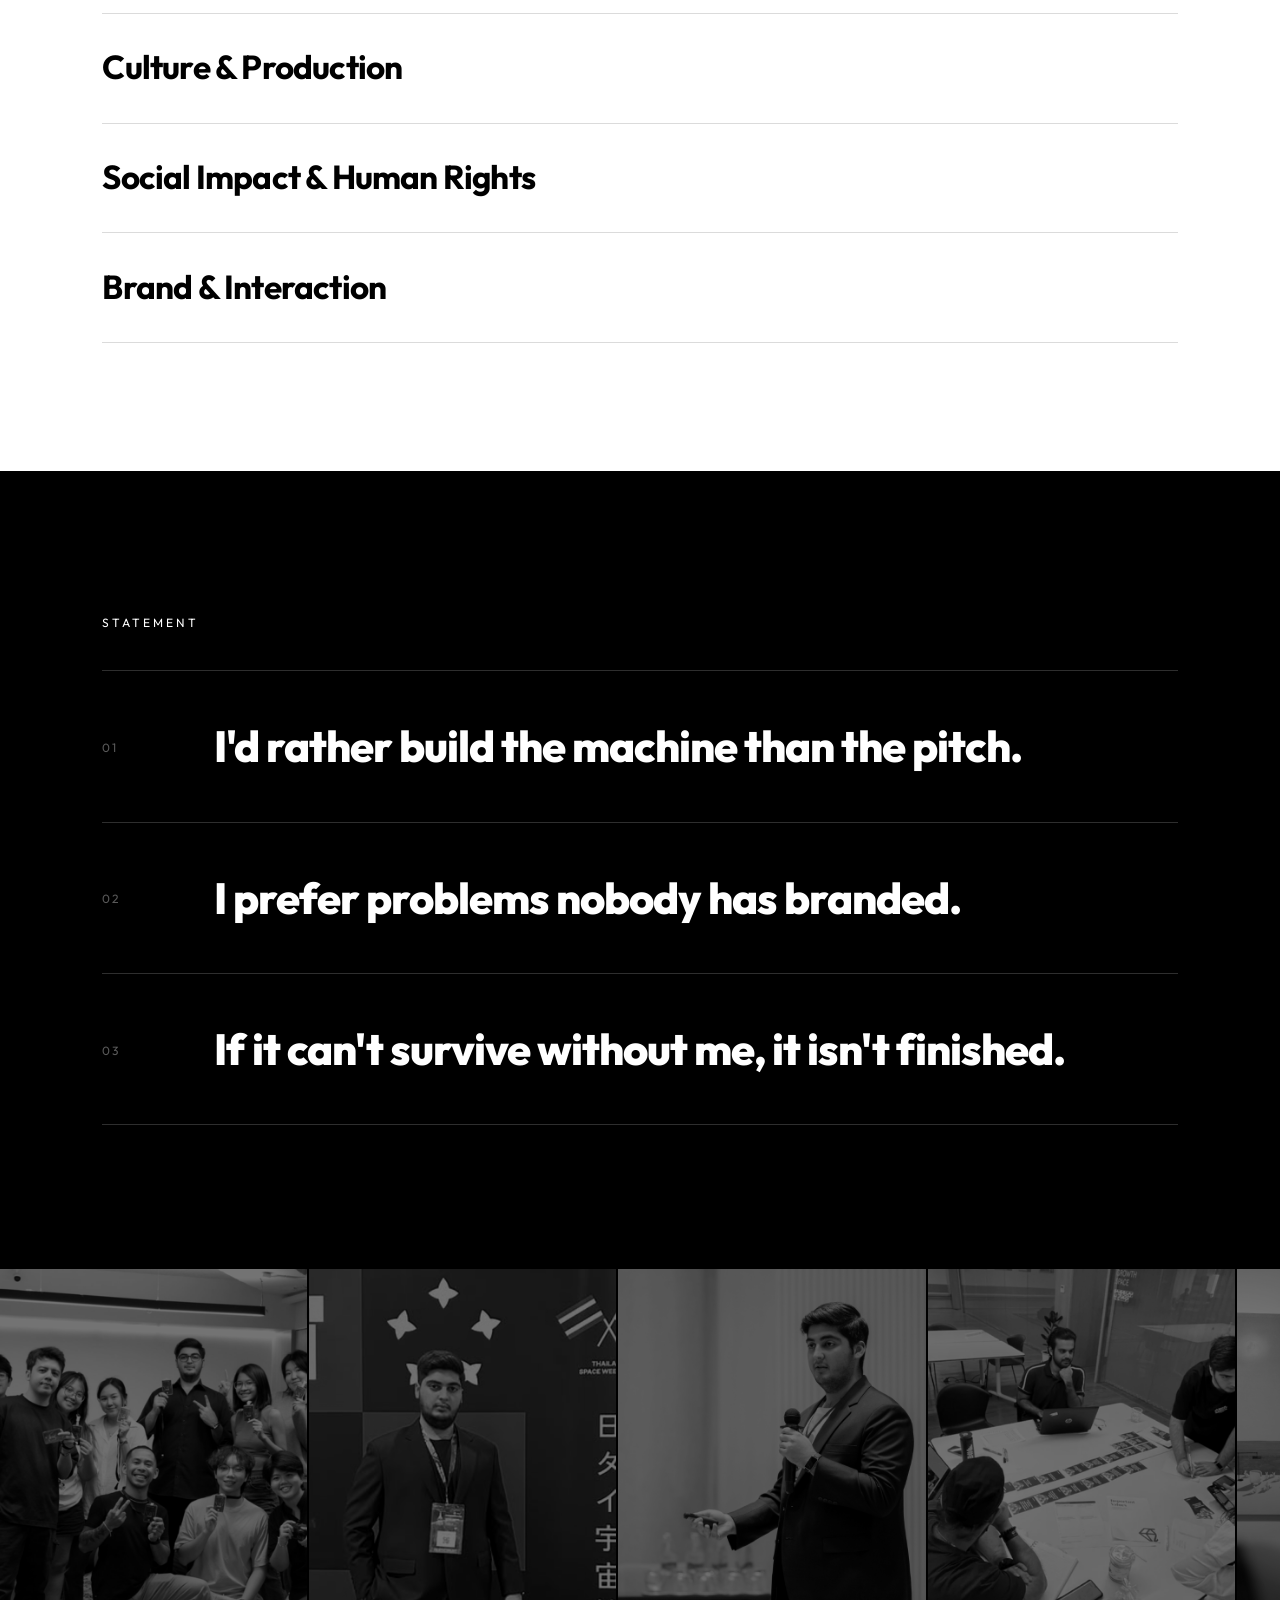
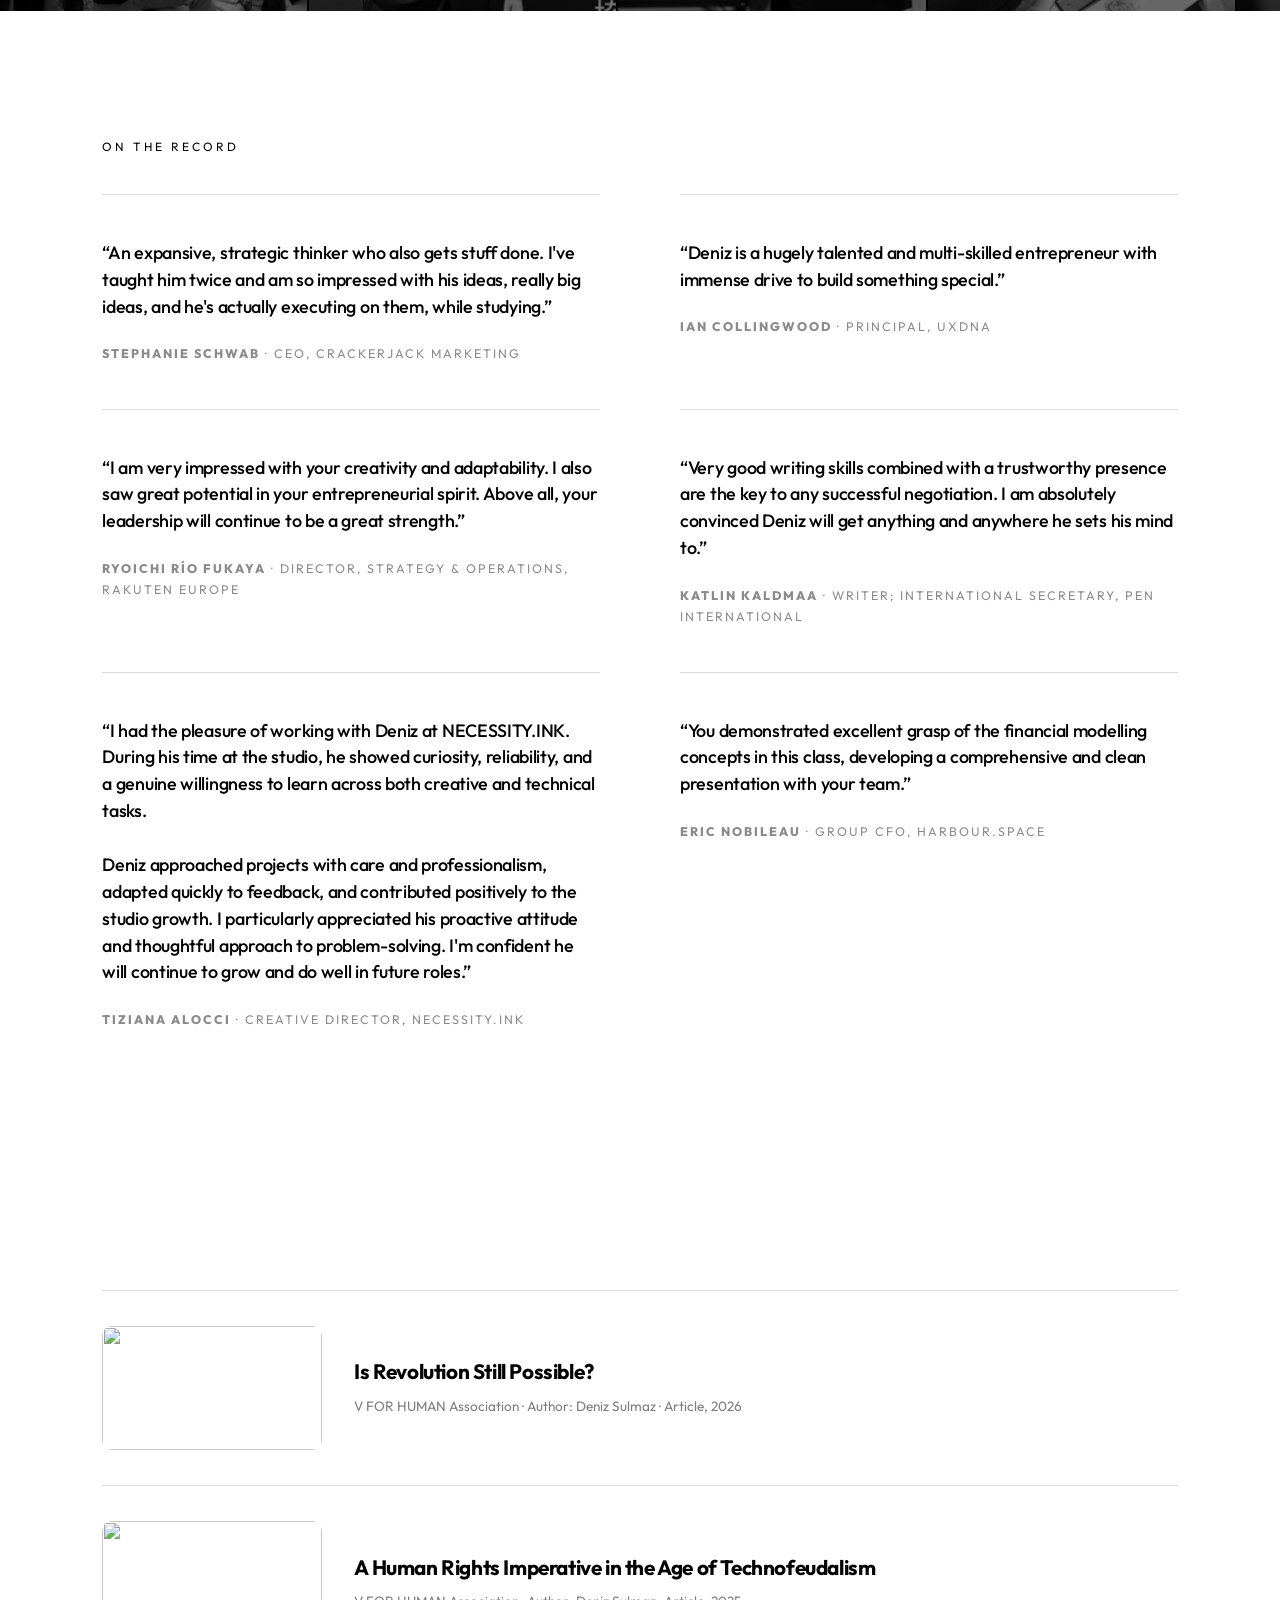
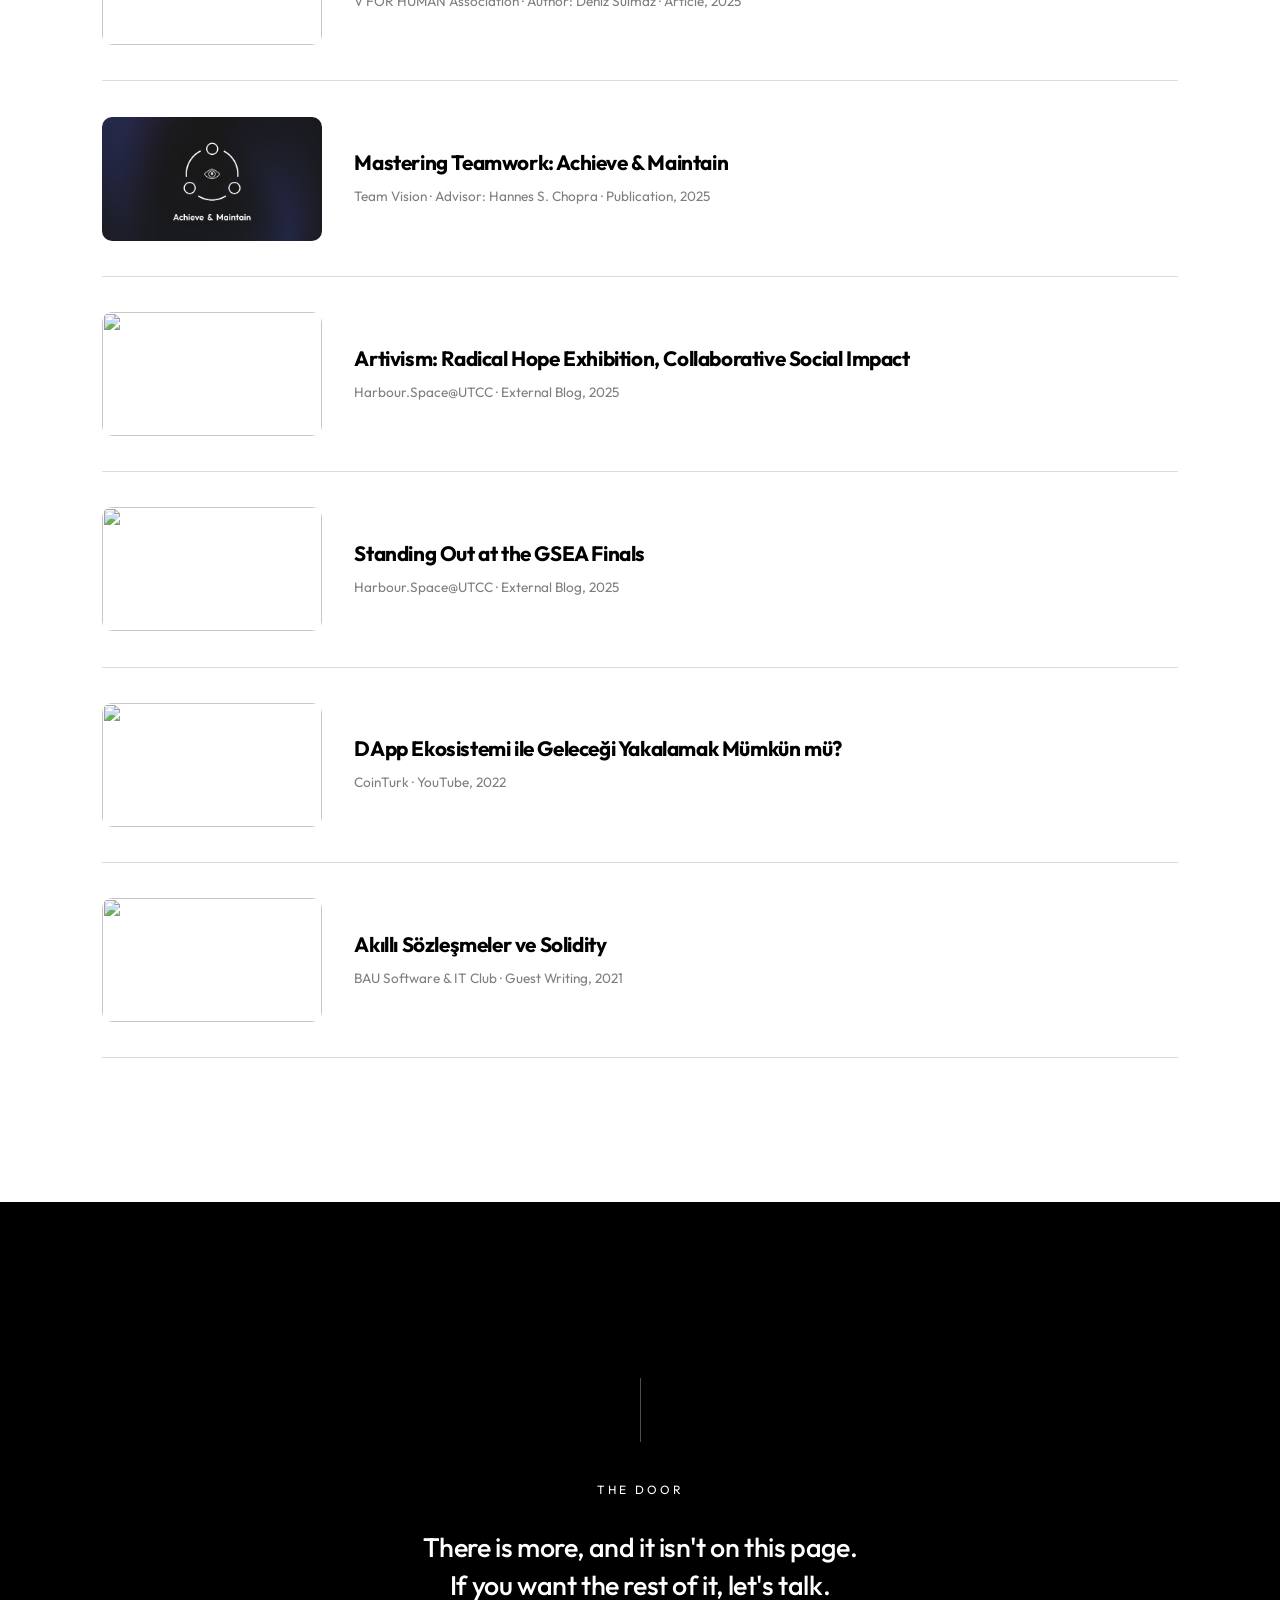
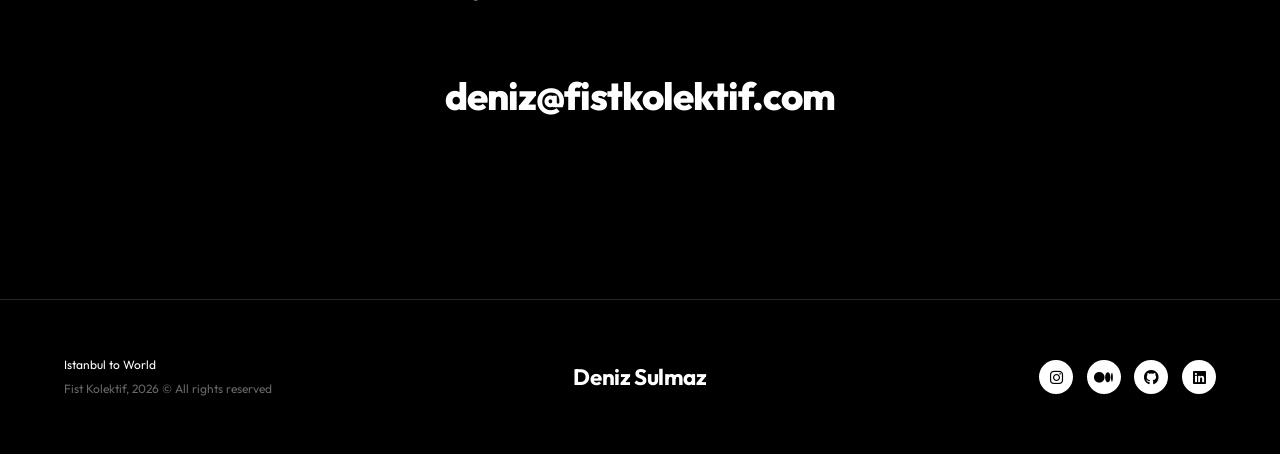
==== commit 66e66284: "Rebuild corporate page, unify nav, overhaul particles and responsive layout Corporate page rewritten" ====
--- a/corporate.html
+++ b/corporate.html
@@ -1,1164 +1,1045 @@
-<!DOCTYPE html>
-<html lang="en">
-<head>
-    <meta charset="UTF-8">
-    <meta name="viewport" content="width=device-width, initial-scale=1.0">
-    <title>Deniz Sulmaz — Merhaba!</title>
-    <link rel="shortcut icon" href="media/icon.ico" type="image/x-icon">
-    <link rel="preconnect" href="https://fonts.googleapis.com">
-    <link rel="preconnect" href="https://fonts.gstatic.com" crossorigin>
-    <link href="https://fonts.googleapis.com/css2?family=Outfit:wght@100;200;300;400;500;600;700;800;900&display=swap" rel="stylesheet">
-    <link rel="stylesheet" href="https://cdnjs.cloudflare.com/ajax/libs/font-awesome/6.4.0/css/all.min.css">
-    <link rel="stylesheet" href="https://cdn.jsdelivr.net/npm/swiper@10/swiper-bundle.min.css" />
-    <style>
-        /* Reset & Base Styles */
-        * {
-            margin: 0;
-            padding: 0;
-            box-sizing: border-box;
-            font-family: 'Outfit', sans-serif;
-        }
-
-        body {
-            background-color: #fff;
-            color: #000;
-        }
-
-        a {
-            color: inherit;
-            text-decoration: none;
-        }
-
-        /* Navigation */
-        nav {
-            width: calc(100%-8%);
-            display: flex;
-            justify-content: space-between;
-            align-items: center;
-            padding: 1rem 1.85%;
-            margin: 0 4%;
-            color: #fff;
-            position: fixed;
-            top: 0;
-            left: 0;
-            right: 0;
-            z-index: 1000;
-            border-bottom-left-radius: 20px;
-            border-bottom-right-radius: 20px;
-        }
-
-      
-        .menu {
-            background-color: black;
-            display: flex;
-            gap: 2rem;
-            padding: 1rem 3%;
-            border-radius: 50px;
-        }
-
-        .menu a {
-            transition: opacity 0.3s;
-        }
-
-        .menu a:hover {
-            opacity: 0.7;
-        }
-
-        .menu-toggle {
-            display: none;
-            cursor: pointer;
-            font-size: 1.5rem;
-            z-index: 1001;
-        }
-        ::selection{
-            background-color: #161515;
-            color: white;
-            filter: invert(1);
-        }
-        /* Hero Section - Only Name */
-        .hero {
-            height: 98vh;
-            border-bottom-right-radius: 50px;
-            position: relative;
-            background-color: #000;
-            color: #fff;
-            padding: 0 5%;
-            text-align: center;
-            overflow:hidden !important;
-            cursor: url('media/crcl.ico'), default;
-            /* cursor: none;  */
-        }
-        .hero canvas {
-            z-index: 1;
-            width: 100% !important;
-            height: 98vh;
-            overflow: hidden !important;
-            z-index: 1;
-            position: absolute;
-            top: 0;
-            left: 0;
-            pointer-events: none;
-        }
-        .hero .canvasholder{
-            overflow: hidden;
-        }
-
-        .hero h1 {
-            z-index: 9;
-            position: absolute;
-            bottom: 20px;
-            font-size: 9.5rem;
-            font-weight: 700;
-            letter-spacing: 1px;
-            pointer-events: none;
-            display: block;
-        }
-        .hero{overflow: hidden !important;}
-
-        .letter {
-            padding: 2px;
-            transition: background-color 0.3s ease;
-        }
-        
-        .letter:hover, .letter.animating {
-            background-color: white;
-            color: black;
-        }
-        /* Intro Section */
-        .intro {
-            padding: 5rem 5% 0rem 5%;
-            background-color: #ffffff;
-            color: #000000;
-            display: flex;
-            align-items: flex-end;
-            justify-content: flex-end;
-        }
-
-        .intro p {
-            max-width: 32vw;
-            margin: 0 5rem;
-            font-size: 1.4rem;
-            font-weight: 600;
-            text-align: right;
-            line-height: 1.2;
-        }
-
-        /* About Section */
-        .about {
-            padding: 7rem 5% 5rem 5%;
-            background-color: #fff;
-        }
-
-        .about h2 {
-            font-size: 1.8rem;
-            margin-bottom: 2rem;
-        }
-
-        .about p {
-            max-width: 800px;
-            margin-bottom: 1rem;
-            line-height: 1.3;
-        }
-
-        /* Brands Section */
-        .brands {
-            padding: 5rem 5%;
-            background-color: #000;
-            color: #fff;
-            text-align: center;
-        }
-
-        .brands h2 {
-            font-size: 1.8rem;
-            margin-bottom: 3rem;
-        }
-
-        .brand-logos {
-            display: flex;
-            justify-content: center;
-            align-items: center;
-            gap: 2rem;
-            flex-wrap: wrap;
-            margin-bottom: 3rem;
-        }
-
-        .brand {
-            width: 16%;
-            text-align: center;
-            margin: 2rem 12px 0rem 12px;
-            display: flex;
-            flex-direction: column;
-            align-items: center;
-            justify-content: center;
-        }
-
-        .brand-circle {
-            width: 140px;
-            height: 140px;
-            border-radius: 50%;
-            margin-bottom: 1rem;
-            overflow: hidden;
-            display: flex;
-            align-items: center;
-            justify-content: center;
-            transition: transform 0.3s ease;
-        }
-
-        .brand-circle:hover {
-            transform: scale(1.05);
-        }
-
-        .brand-circle img {
-            width: 100%;
-            height: 100%;
-            object-fit: cover;
-            display: block;
-        }
-
-        .brand:nth-child(1) .brand-circle {
-            background-color: #f0f0f0;
-        }
-
-        .brand:nth-child(2) .brand-circle {
-            background-color: #3C0672;
-        }
-
-        .brand:nth-child(3) .brand-circle {
-            background-color: #D6B577;
-        }
-
-        .brand:nth-child(4) .brand-circle {
-            background-color: #000000;
-            border: white solid 2px;
-        }
-
-        .brand h3 {
-            font-size: 1.2rem;
-            letter-spacing: 1px;
-            font-weight: 600;
-            margin-bottom: 0.5rem;
-        }
-
-        .brand p {
-            font-size: 0.8rem;
-            opacity: 0.8;
-            font-weight: 300;
-        }
-
-        /* Projects Section */
-        .projects {
-            padding: 5rem 5%;
-            background-color: #fff;
-        }
-        .projects h2{
-            font-size: 1.8rem;
-            margin-bottom: 3rem;
-            text-align: center;
-        }
-
-        .project-info .tag {
-            font-size: 0.8rem;
-            margin-bottom: 0.5rem;
-            text-align: center;
-            opacity: 0.5;
-        }
-
-        .project-grid {
-            display: grid;
-            grid-template-columns: repeat(2, 1fr); /* Changed to 2 columns */
-            gap: 2rem;
-        }
-
-        .project-card {
-            border-radius: 20px;
-            overflow: hidden;
-            background-color: #000000;
-            transition: transform 0.3s;
-        }
-
-        .project-card:hover {
-            transform: translateY(-5px);
-        }
-
-        .project-image {
-            position: relative;
-            background-color: black;
-            display: flex;
-            align-items: center;
-            justify-content: center;
-        }
-        .project-image img{width: 100%;}
-
-        .project-info {
-            text-align: center;
-            padding: 1.5rem;
-            background-color: #000;
-            color: #fff;
-        }
-
-        .project-info h3 {
-            font-size: 1.5rem;
-            margin-bottom: 0.7rem;
-        }
-
-        .project-info p {
-            font-size: 1rem;
-        }
-
-        /* Gallery Section */
-        .gallery {
-            margin-top: 10vh;
-            display: grid; 
-            grid-template-columns: 1fr 1fr 1fr 1fr; 
-            grid-template-rows: 35vh 35vh; 
-            gap: 0px 0px; 
-            grid-template-areas: 
-              ". . . ."
-              ". . . ."; 
-        }
-
-        .gallery-item {
-            height: 100%;
-            background-color: #ddd;
-            position: relative;
-        }
-
-        .gallery-item img {
-            width: 100%;
-            height: 100%;
-            object-fit: cover;
-            overflow: hidden;
-            transition: 0.3s ease-in-out;
-        }
-        .gallery-item img:hover{
-            height: 115%;
-        }
-
-        /* Quotes Section */
-        .quotes {
-            padding: 5rem 5%;
-            background-color: #fff;
-            overflow: hidden;
-            position: relative;
-        }
-
-        .quotes h2 {
-            font-size: 1.8rem;
-            margin-bottom: 3rem;
-            text-align: center; /* Centered the headline */
-        }
-
-        .quotes-container {
-            position: relative;
-            max-width: 1200px;
-            margin: 0 auto;
-            overflow: hidden;
-        }
-
-        .swiper-quotes {
-            width: 100%;
-            padding-bottom: 3rem;
-            overflow: visible;
-        }
-
-        .quote-slide {
-            padding: 2rem 2rem 2rem 0;
-            text-align: left;
-        }
-
-        .quote-content {
-            font-size: 1.1rem;
-            margin-bottom: 1.5rem;
-            line-height: 1.2;
-        }
-
-        .quote-author {
-            font-weight: 600;
-        }
-        .quote-author i{
-            font-weight: 400;
-            opacity: 0.7;
-            font-size: 0.9rem;
-        }
-
-        .swiper-button-next,
-        .swiper-button-prev {
-            color: #000;
-        }
-
-        /* Add padding to ensure text doesn't overlap with navigation arrows */
-        .swiper-button-next {
-            right: 90px;
-        }
-
-        .swiper-button-prev {
-            left: 90px;
-            bottom: 2px;
-        }
-
-        /* Call to Action */
-        .cta {
-            background: linear-gradient(90deg, #2b0a4d 0%, #2e50cf 100%);
-            color: #fff;
-            padding: 6rem 5%;
-            text-align: center;
-            display: flex;
-            justify-content: space-between;
-            align-items: center;
-            border-radius: 200px;
-            margin: 5rem auto;
-            margin-bottom: 15rem;
-            max-width: 1200px;
-        }
-
-        .cta-text {
-            max-width: 46%;
-            margin-left: 5%;
-            text-align: left;
-            flex: 1;
-        }
-
-        .cta-website {
-            width: 30%;
-            margin-right: 5%;
-            font-size: 2.2rem;
-            font-weight: 600;
-            transition: ease 0.4s;
-        }
-        .cta-website:hover{
-            text-shadow: 0px 0px 4px white;
-        }
-
-
-        /* Footer */
-        footer {
-            background-color: #000;
-            color: #fff;
-            padding: 4rem 5% 3rem;
-            text-align: center;
-        }
-
-        .footer-logo {
-            font-size: 2.5rem;
-            font-weight: 700;
-            margin-top: 1rem;
-        }
-
-        .footer-links {
-            display: flex;
-            justify-content: center;
-            gap: 2.5rem;
-            font-weight: 200;
-            margin: 0.5rem 0 1.5rem 0;
-        }
-
-        .social-icons {
-            display: flex;
-            justify-content: center;
-            gap: 1rem;
-            margin-top: 3rem;
-        }
-
-        .social-icons a {
-            font-size: 18px;
-            display: flex;
-            align-items: center;
-            justify-content: center;
-            width: 40px;
-            height: 40px;
-            border-radius: 50%;
-            color: #000;
-            background-color: #ffffff;
-            transition: background-color 0.3s;
-        }
-
-        .social-icons a:hover {
-            background-color: #dcdada;
-        }
-
-        .copy{
-            margin-top: 1.5rem;
-            font-size: 12px;
-            opacity: 0.6;
-        }
-
-        /* Mobile Menu Overlay */
-        .mobile-menu-overlay {
-            position: fixed;
-            top: 0;
-            left: 0;
-            width: 100%;
-            height: 100%;
-            background-color: #000;
-            z-index: 999;
-            display: flex;
-            flex-direction: column;
-            justify-content: center;
-            align-items: center;
-            transform: translateY(-100%);
-            transition: transform 0.5s ease;
-        }
-
-        .mobile-menu-overlay.active {
-            transform: translateY(0);
-        }
-
-        .mobile-menu-items {
-            display: flex;
-            flex-direction: column;
-            gap: 2rem;
-            text-align: center;
-        }
-
-        .mobile-menu-items a {
-            font-size: 2.5rem;
-            font-weight: 600;
-            color: #fff;
-            transition: color 0.3s;
-        }
-
-        .mobile-menu-items a:hover {
-            color: #ccc;
-        }
-        .resources{
-            margin: auto 5vw;
-            display: flex;
-            flex-direction: column;
-            align-items: center;
-        
-            margin: 5rem auto;
-            margin-bottom: 15rem;
-            max-width: 1200px;
-        }
-        .resources a{
-            box-shadow: 0 1px 20px rgba(28, 28, 28, 0.1);
-            border-radius: 18px;
-            margin-top: 5vh;
-            transition: 0.3s ease-in-out;
-        }
-        .resources a:hover{
-            opacity: 0.8;
-            margin-top: 4.6vh;
-            margin-bottom: 0.4vh;
-            transition: 0.5 ease-in-out;
-        }
-        .resources .row{
-            display: flex;
-            flex-direction: row;
-        }
-        .resources img{
-            width: 40%;
-            border-bottom-left-radius: 18px;
-            border-top-left-radius: 18px ;
-        }
-        .resources .textBox{
-            margin: auto 4%;
-            margin-right: 2%;
-        }
-        .resources h5 {
-            opacity: 0.6;
-            margin-top: 20px;
-            font-size: 1rem;
-            line-height: 160%;
-        }
-
-
-
-
-
-
-        /* Responsive Design */
-        @media (max-width: 1024px) {
-            .hero h1 {
-                font-size: 3.5rem;
-            }
-            
-            .brand-circle {
-                width: 100px;
-                height: 100px;
-            }
-        }
-
-        @media (max-width: 768px) {
-            .hero{
-                height: 40vh;
-            }
-            .hero h1 {
-                font-size: 3.5rem;
-                bottom: 10vh;
-            }
-
-            .menu {
-                display: none;
-            }
-
-            .menu-toggle {
-                padding: 4px 8px;
-                border-radius: 3px;
-                background-color: black;
-                display: block;
-            }
-            .intro{
-                padding: 5rem 2% 2rem 3% ;
-            }
-            .intro p {
-                max-width: 100%;
-                margin: 0 1rem;
-                text-align: center;
-                font-size: 1.2rem;
-            }
-            .about{
-                padding: 3rem 2% 3rem 2% ;
-                margin: 0 1rem;
-                font-size: 1.1rem;
-            }
-            .brand {
-                width: 75%;
-            }
-            .gallery {
-                margin-top: 10vh;
-                grid-template-columns: 1fr 1fr; 
-                grid-template-rows: 1fr 1fr 1fr 1fr; 
-                gap: 0px 0px; 
-                grid-template-areas: 
-                  ". ."
-                  ". ."
-                  ". ."
-                  ". ."; 
-            }
-
-        .swiper-button-next, .swiper-button-prev {
-            top: unset !important;
-            bottom: 65px;
-        }
-        .swiper-button-next {right: 35vw;}
-        .swiper-button-prev {left: 35vw;}
-
-        .quote-content{
-            margin-left: 20px !important;
-            text-align: center !important;
-        }
-        .quote-author{text-align: center;}
-
-            .cta {
-                flex-direction: column;
-                text-align: center;
-                margin: 5rem 1rem;
-            }
-
-            .cta-text {
-                max-width: 85%;
-                margin-left: 0;
-                text-align: center;
-                flex: 1;
-                margin-top: 1rem;
-            }   
-            .cta-website {
-                margin: 1.3rem 0;
-                width: 85%;
-                margin-right: 0%;
-                font-size: 2.2rem;
-                font-weight: 600;
-                transition: ease 0.4s;
-            }
-            .brand-logos {
-                justify-content: space-around;
-            }
-            
-            .brand-circle {
-                width: 90px;
-                height: 90px;
-            }
-            
-            .project-grid {
-                grid-template-columns: 1fr; /* Single column on mobile */
-            }
-        .resources{
-            margin: auto 5vw;
-            display: flex;
-            flex-direction: column;
-            align-items: center;
-            max-width: 96%;
-            margin-top: 10vh
-        }
-        .resources a{
-            box-shadow: 0 1px 20px rgba(28, 28, 28, 0.1);
-            border-radius: 18px;
-            margin-top: 5vh;
-            transition: 0.3s ease-in-out;
-        }
-        .resources a:hover{
-            opacity: 0.8;
-            margin-top: 4.6vh;
-            margin-bottom: 0.4vh;
-            transition: 0.5 ease-in-out;
-        }
-        .resources .row{
-            display: flex;
-            flex-direction: column;
-        }
-        .resources img{
-            width: 100%;
-            border-bottom-left-radius: 0px;
-            border-top-left-radius: 18px ;
-            border-top-right-radius: 18px ;
-        }
-        .resources .textBox{
-            margin: auto 4%;
-            margin-right: 2%;
-            padding: 3vh 1vw;
-            text-align: center;
-        }
-        .resources h2 {
-            font-size: 1.4rem;
-        }
-        }
-    </style>
-</head>
-<body class="theme-professional page-professional">
-    <!-- Navigation -->
-    <nav>
-        <div class="logo">
-            <a href="index.html" style="display: block; cursor: pointer;">
-                <svg width="23" height="41" viewBox="0 0 29 50" fill="none" xmlns="http://www.w3.org/2000/svg">
-                    <rect x="1" y="1" width="26" height="48" fill="black"/>
-                    <path fill-rule="evenodd" clip-rule="evenodd" d="M28.3824 0H0V50H28.3824V0ZM18.7118 32.4507V42.5632C18.7118 43.5494 19.2392 44.0425 20.2941 44.0425C21.332 44.0425 21.8509 43.5494 21.8509 42.5632V29.492C21.8509 28.4469 20.728 27.2252 18.4821 25.8268C16.2192 24.4431 15.0877 22.7503 15.0877 20.7484V7.47852C15.0877 4.44624 16.8147 2.9301 20.2686 2.9301C23.7395 2.9301 25.475 4.44624 25.475 7.47852V17.6352H21.8509V7.47852C21.8509 6.50701 21.332 6.02126 20.2941 6.02126H20.2686C19.2307 6.02126 18.7118 6.50701 18.7118 7.47852V20.6822C18.7118 21.6537 19.8347 22.8386 22.0806 24.237C24.3435 25.6207 25.475 27.284 25.475 29.2271V42.5632C25.475 45.6102 23.748 47.1337 20.2941 47.1337C16.8232 47.119 15.0877 45.5955 15.0877 42.5632V32.4507H18.7118ZM3.12927 3.26661H8.7228C11.9558 3.26661 13.5722 4.79088 13.5722 7.83942V42.2465C13.5722 45.2803 11.8788 46.8045 8.49188 46.8193H3.12927V3.26661ZM6.77276 6.35215V43.7116H8.36359C9.40703 43.7116 9.92875 43.2232 9.92875 42.2465V7.83942C9.92875 6.84791 9.40703 6.35215 8.36359 6.35215H6.77276Z" fill="white"/>
-                </svg>
-            </a>
-        </div>
-        <div class="menu">
-            <a href="index.html">Home</a>
-            <a href="#about">About</a>
-            <a href="#projects">Projects</a>
-            <a href="music.html">Expression</a>
-            <a href="https://fistkolektif.com" target="_blank" rel="noopener noreferrer">Kolektif</a>
-            <a href="#contact">Contact</a>
-        </div>
-        <div class="menu-toggle">
-            <i class="fas fa-bars"></i>
-        </div>
-    </nav>
-
-    <!-- Mobile Menu Overlay -->
-    <div class="mobile-menu-overlay">
-        <div class="mobile-menu-items">
-            <a href="#">Home</a>
-            <a href="#about">About</a>
-            <a href="#projects">Projects</a>
-            <a href="#contact">Contact</a>
-        </div>
-    </div>
-
-    <!-- Hero Section - Only Name -->
-    <section class="hero">
-        <canvas id="canvas"></canvas>
-        <h1 id="animated-heading">DENİZ &nbsp; SULMAZ</h1>
-    </section>
-
-    <!-- Intro Section - Moved from Hero -->
-    <section class="intro">
-        <p>The future isn’t something we wait for—it’s something we build. -United by a shared purpose and driven by bold innovation, we are creating a Sustainable United Future Ecosystem where collaboration empowers, and impact shapes a harmonious world. Together, we are designing the future we seek.</p>
-    </section>
-
-    <!-- About Section -->
-    <section class="about" id="about">
-        <h2>ABOUT / #whoami</h2>
-        <p>
-            Deniz is a global social and high-tech entrepreneur whose career crosses industries, disciplines, and cultures. He combines entrepreneurial agility with systems thinking, always seeking the patterns and connections that transform ideas into solutions with lasting impact. His work spans technology, social innovation, and strategy, all grounded in the goal of creating meaningful and sustainable change.
-            <br><br>
-            Deniz has built products, businesses, and communities both from scratch and by transforming existing structures. His focus is on creating frameworks that enable people to solve problems within their own contexts. The results he pursues are resilient, adaptable, and built to scale, whether he is working with startups, NGOs, or established organizations.
-            <br><br>
-            At his core, Deniz is driven by curiosity and a desire to make sense of complexity. He approaches challenges like composing music, blending structure with creativity to create something that resonates over time. This mindset allows him to navigate uncertainty, adapt to change, and lead with both vision and precision. For Deniz, success is not just about achieving outcomes but about building systems that continue to create value long after the initial idea takes shape.
-            </p>
-
-        </section>
-
-    <!-- Projects Section -->
-    <section class="projects" id="projects">
-        <h2>PROJECTS & CONCEPTS</h2>
-        <div class="project-grid">
-            <!-- Project A -->
-            <a class="project-card" href="https://vforhuman.notion.site/Oasis-Dome-Coexistence-in-Public-Spaces-1bcb0d16e177803c8ed3d1d6d560487c?pvs=4" target="_blank" rel="noopener noreferrer">
-                <div class="project-image">
-                    <img src="media/1 OasisDome.png" alt="Oasis Dome">
-                </div>
-                <div class="project-info">
-                    <div class="tag">Human-Centered Concept Design</div>
-                    <h3>Coexistence in Public Spaces</h3>
-                    <p>Oasis Dome, 2024</p>
-                </div>
-            </a>
-            <!-- Project B -->
-            <a class="project-card" href="https://vforhuman.notion.site/COPPLINN-Re-Branding-1bcb0d16e1778017a384ccd2a58fed30?pvs=4" target="_blank" rel="noopener noreferrer">
-                <div class="project-image">
-                    <img src="media/2 copplinn.png" alt="Copplinn Rebranding">
-                </div>
-                <div class="project-info">
-                    <div class="tag">Branding, Interaction Design</div>
-                    <h3>Re-Branding Project</h3>
-                    <p>COPPLINN, 2024</p>
-                </div>
-            </a>
-            <!-- Project A -->
-            <a class="project-card" href="https://vforhuman.notion.site/Data-Driven-Segmentation-Experiment-Analysis-1bcb0d16e17780109336ee7143e437b4?pvs=4" target="_blank" rel="noopener noreferrer">
-                <div class="project-image">
-                    <img src="media/3 Product.png" alt="Product Analysis">
-                </div>
-                <div class="project-info">
-                    <div class="tag">Product Analysis, Data Analysis</div>
-                    <h3>Data-Driven Segmentation & Analysis</h3>
-                    <p>HSIT, 2023</p>
-                </div>
-            </a>
-            <!-- Project B -->
-            <a class="project-card" href="https://vforhuman.notion.site/TRAJECTORY-Prioritization-Tool-for-Teams-1bcb0d16e177803ba587e18b0e5dbea3?pvs=4" target="_blank" rel="noopener noreferrer">
-                <div class="project-image">
-                    <img src="media/4 TRAJECTORY.png" alt="TRAJECTORY">
-                </div>
-                <div class="project-info">
-                    <div class="tag">Product & Team Design</div>
-                    <h3>Prioritization Tool for Teams</h3>
-                    <p>TRAJECTORY, 2022</p>
-                </div>
-            </a>
-            <!-- Project A -->
-            <a class="project-card" href="https://vforhuman.notion.site/Concept-Automation-Marketing-for-V4H-Assoc-1bcb0d16e177803aac6fff6e9fd4821c?pvs=4" target="_blank" rel="noopener noreferrer">
-                <div class="project-image">
-                    <img src="media/5 V4H Automation.png" alt="V4H Automation">
-                </div>
-                <div class="project-info">
-                    <div class="tag">Digital & Email Marketing</div>
-                    <h3>Concept Automation & Marketing</h3>
-                    <p>V4H Assoc, 2025</p>
-                </div>
-            </a>
-            <!-- Project B -->
-            <a class="project-card" href="https://vforhuman.notion.site/SoundPool-dApp-UI-UX-Business-Strategy-1bcb0d16e1778041b274e53f3692c1cf?pvs=4" target="_blank" rel="noopener noreferrer">
-                <div class="project-image">
-                    <img src="media/6 SoundPool.png" alt="SoundPool">
-                </div>
-                <div class="project-info">
-                    <div class="tag">Interaction Design, Digital Marketing, Business Dev.</div>
-                    <h3>UI/UX & Business Strategy</h3>
-                    <p>SoundPool dApp, 2021</p>
-                </div>
-            </a>
-            <!-- Project A -->
-            <a class="project-card" href="https://vforhuman.notion.site/Mastering-Teamwork-Achieve-Maintain-1bcb0d16e1778045b6b5fc80e16dc60f?pvs=4" target="_blank" rel="noopener noreferrer">
-                <div class="project-image">
-                    <img src="media/7 Teamwork.png" alt="Teamwork">
-                </div>
-                <div class="project-info">
-                    <div class="tag">Research Publication</div>
-                    <h3>Mastering Teamwork: Achieve & Maintain</h3>
-                    <p>Team Vision, 2025</p>
-                </div>
-            </a>
-            <!-- Project B -->
-            <a class="project-card" href="https://vforhuman.notion.site/T-R-A-S-H-Waste-to-Wealth-A-Journey-Beyond-the-Blue-Bin-1bcb0d16e1778054a510dec0901ea0e4?pvs=4" target="_blank" rel="noopener noreferrer">
-                <div class="project-image">
-                    <img src="media/8 Trash.png" alt="T.R.A.S.H">
-                </div>
-                <div class="project-info">
-                    <div class="tag">Data Visualization</div>
-                    <h3>Waste to Wealth: A Journey Beyond the Blue Bin</h3>
-                    <p>T.R.A.S.H, 2023</p>
-                </div>
-            </a>
-            <!-- Project A -->
-            <a class="project-card" href="https://vforhuman.notion.site/Coach-Space-Behavioural-Concept-Design-1bcb0d16e17780a9a262ddd61c3e84da?pvs=4 target="_blank" rel="noopener noreferrer">
-                <div class="project-image">
-                    <img src="media/9 CoachSpace.png" alt="CoachSpace">
-                </div>
-                <div class="project-info">
-                    <div class="tag">Behavioural Design, Psychology, Interaction Design </div>
-                    <h3>Behavioural Concept UI/UX Design</h3>
-                    <p>Coach.Space, 2025</p>
-                </div>
-            </a>
-            <!-- Project B -->
-            <a class="project-card" href="https://vforhuman.notion.site/Uniqlo-Thailand-Email-Marketing-Strategy-1bcb0d16e17780de92baceae311d3bdc?pvs=4" target="_blank" rel="noopener noreferrer">
-                <div class="project-image">
-                    <img src="media/10 Uniqlo.png" alt="Uniqlo">
-                </div>
-                <div class="project-info">
-                    <div class="tag">Digital Marketing</div>
-                    <h3>Email Marketing Strategy</h3>
-                    <p>Uniqlo Thailand, 2024</p>
-                </div>
-            </a>
-
-        </div>
-    </section>
-
-    <!-- Gallery Section -->
-    <section class="gallery" id="gallery">
-        <div class="gallery-item">
-            <img src="media/g1.png" alt="Gallery Image">
-        </div>
-        <div class="gallery-item">
-            <img src="media/g2.png" alt="Gallery Image">
-        </div>
-        <div class="gallery-item">
-            <img src="media/g3.png" alt="Gallery Image">
-        </div>
-        <div class="gallery-item">
-            <img src="media/g4.png" alt="Gallery Image">
-        </div>
-        <div class="gallery-item">
-            <img src="media/g5.png" alt="Gallery Image">
-        </div>
-        <div class="gallery-item">
-            <img src="media/g6.png" alt="Gallery Image">
-        </div>
-        <div class="gallery-item">
-            <img src="media/g7.png" alt="Gallery Image">
-        </div>
-        <div class="gallery-item">
-            <img src="media/g8.png" alt="Gallery Image">
-        </div>
-
-    </section>
-
-    <!-- Quotes Section -->
-    <section class="quotes" id="quotes">
-        <h2>QUOTES</h2>
-        <div class="quotes-container">
-            <div class="swiper swiper-quotes">
-                <div class="swiper-wrapper">
-                    <div class="swiper-slide quote-slide">
-                        <div class="quote-content">
-                            "An expansive, strategic thinker who also gets stuff done. I've taught him twice and am so impressed with his ideas - really big ideas - and he's actually executing on them, while studying. "
-                        </div>
-                        <div class="quote-author">— Stephanie Schwab <br> <i>CEO, Crackerjack Marketing </i></div>
-                    </div>
-                    <div class="swiper-slide quote-slide">
-                        <div class="quote-content">
-                            "Deniz is a hugely talented and multi-skilled entrepreneur with immense drive to build something special."
-                        </div>
-                        <div class="quote-author">— Ian Collingwood <br> <i>Principal, UXdna</i></div>
-                    </div>
-                    <div class="swiper-slide quote-slide">
-                        <div class="quote-content">
-                            "I am very impressed with your creativity and adaptability. I also saw great potential in your entrepreneurial spirit. Above all, your leadership will continue to be a great strength. "
-                        </div>
-                        <div class="quote-author">— Ryoichi Río Fukaya <br> <i>Director, Strategy & Operations at Rakuten Europe </i></div>
-                    </div>
-                    <div class="swiper-slide quote-slide">
-                        <div class="quote-content">
-                            "You demonstrated excellent grasp of the financial modelling concepts in this class, developing a comprehensive and clean presentation with your team."
-                        </div>
-                        <div class="quote-author">— Eric Nobileau <br> <i>Group CFO, Harbour.Space</i></div>
-                    </div>
-                    <div class="swiper-slide quote-slide">
-                        <div class="quote-content">
-                            "You have shown great research skills and a solid ability to organise your projects effectively. It is evident that you have learned how to overcome project difficulties and consistently conducted excellent research. I admire your dedication to always keeping your audience in mind."
-                        </div>
-                        <div class="quote-author">— Tiziana Alocci <br> <i>Creative Director, NECESSITY.INK</i></div>
-                    </div>
-                    <div class="swiper-slide quote-slide">
-                        <div class="quote-content">
-                            "Very good writing skills combined with the trustworthy presence are the key to any successful negotiations. I am absolutely convinced Deniz will get anything and/or anywhere he sets his mind to."
-                        </div>
-                        <div class="quote-author">— Katlin Kaldmaa <br> <i>Writer; International Secretary, PEN International</i></div>
-                    </div>
-                
-                
-                </div>
-
-            </div>
-        </div>
-            <div class="swiper-button-next"></div>
-            <div class="swiper-button-prev"></div>
-    </section>
-
-
-    <div class="resources">
-        <h1>Articles & Highlights</h1>
-        <br>
-
-
-        <!-- - -->
-        <a class="row" href="https://www.vforhuman.org/articles/a-human-rights-imperative-in-the-age-of-technofeudalism" target="_blank" rel="noopener noreferrer">
-            <img src="https://images.squarespace-cdn.com/content/v1/65978dd6d5a07d4fcd43ef1f/1754022415860-OQCN4GL5DIDD2U4UG9S1/technofeudalism.png?format=2500w" alt="">
-            <div class="textBox">
-                <h2>A Human Rights Imperative in the Age of Technofeudalism</h2>
-                <h5>V FOR HUMAN Association <br>
-                    Author: Deniz Sulmaz <br>
-                    Article · 2025</h5>
-            </div>
-        </a>
-        <!-- - -->
-        <a class="row" href="https://drive.google.com/file/d/1rV52xVxXKSnHZ-9ZpyWZpoopRYm-h7sI/view?usp=sharing" target="_blank" rel="noopener noreferrer">
-            <img src="media/7 Teamwork.png" alt="">
-            <div class="textBox">
-                <h2>Mastering Teamwork: Achieve & Maintain</h2>
-                <h5>Team Vision <br>
-                    Advisor: Hannes S. Chopra <br>
-                    Publication · 2025</h5>
-            </div>
-        </a>
-        <!-- - -->
-        <a class="row" href="https://harbourspace.utcc.ac.th/blogs/artivism-radical-hope-exhibition-social-impact/" target="_blank" rel="noopener noreferrer">
-            <img src="https://wp-harbour.utcc.ac.th/%77%70%2d%63%6f%6e%74%65%6e%74/uploads/2025/05/HS-SEO-1-Blog-SEO-April-2025-Desktop-Size-min.png" alt="">
-            <div class="textBox">
-                <h2>Artivism: Radical Hope Exhibition — Collaborative Social Impact</h2>
-                <h5>Harbour.Space@UTCC <br>
-                    External Blog · 2025</h5>
-            </div>
-        </a>
-        <!-- - -->
-        <a class="row" href="https://harbourspace.utcc.ac.th/blogs/harbourspace-student-deniz-gsea-finals/" target="_blank" rel="noopener noreferrer">
-            <img src="https://wp-harbour.utcc.ac.th/%77%70%2d%63%6f%6e%74%65%6e%74/uploads/2025/04/HS-SEO-1-Blog-SEO-March-2025-Desktop-min.png" alt="">
-            <div class="textBox">
-                <h2>Harbour.Space Student Deniz Stands Out at GSEA Finals</h2>
-                <h5>Harbour.Space@UTCC <br>
-                    External Blog · 2025</h5>
-            </div>
-        </a>
-        <!-- - -->
-        <a class="row" href="https://www.youtube.com/watch?v=KfmIKjRrIRo&t=1475s&ab_channel=COINTURKTV" target="_blank" rel="noopener noreferrer">
-            <img src="https://img.youtube.com/vi/KfmIKjRrIRo/maxresdefault.jpg" alt="">
-            <div class="textBox">
-                <h2>DApp Ekosistemi ile Geleceği Yakalamak Mümkün mü?</h2>
-                <h5>CoinTurk <br>
-                    Youtube Video · 2022</h5>
-            </div>
-        </a>
-        <!-- - -->
-        <a class="row" href="https://medium.com/yaz%C4%B1l%C4%B1m-ve-bili%C5%9Fim-kul%C3%BCb%C3%BC/ak%C4%B1ll%C4%B1-s%C3%B6zle%C5%9Fmeler-ve-solidty-c01c8b8c9f0c" target="_blank" rel="noopener noreferrer">
-            <img src="https://miro.medium.com/v2/resize:fit:2000/format:webp/1*o042rZZ82pIaS0S5KrAQzQ.png" alt="">
-            <div class="textBox">
-                <h2>Akıllı Sözleşmeler ve Solidty</h2>
-                <h5>BAU Software & IT Club <br>
-                    Guest Writing · 2021</h5>
-            </div>
-        </a>
-
-    </div>
-
-
-    <!-- Call to Action -->
-    <div class="cta">
-        <div class="cta-text">
-            <p>Whether it’s building something bold, collaborating on meaningful projects, new opportunities or taking on leadership roles that drive impact. If you believe there’s a good fit, feel free to get in touch at  →</p>
-        </div>
-        <div class="cta-website">
-            <a href="mailto:deniz@fistkolektif.com">deniz@fistkolektif.com</a>
-        </div>
-    </div>
-
-    <!-- Footer -->
-    <footer id="contact">
-        <div class="footer-logo">Deniz Sulmaz</div>
-        <div class="footer-links">
-            <a>Istanbul</a>
-            <a>Bangkok</a>
-            <a>Barcelona</a>
-        </div>
-        <div class="social-icons">
-            <a href="http://instagram.com/denizsulmaz_"><i class="fab fa-instagram"></i></a>
-            <a href="https://denizsulmaz.medium.com/"><i class="fab fa-medium"></i></a>
-            <a href="https://github.com/denizsulmaz/"><i class="fab fa-github"></i></a>
-            <a href="https://www.linkedin.com/in/denizsulmaz/"><i class="fab fa-linkedin"></i></a>
-        </div>
-
-        <div class="copy">Self Developed — 2026 © All rights reserved</div>
-    </footer>
-
-    <!-- Scripts -->
-
-    <script src="https://cdn.jsdelivr.net/npm/swiper@10/swiper-bundle.min.js"></script>
-    <script src="https://cdnjs.cloudflare.com/ajax/libs/three.js/r128/three.min.js"></script>
-    <script src="https://cdnjs.cloudflare.com/ajax/libs/simplex-noise/2.4.0/simplex-noise.min.js"></script>
-    <script src="app.js"></script>
-    <script>
-        // Initialize Swiper for Quotes (showing 3 at a time on desktop)
-        const swiper = new Swiper('.swiper-quotes', {
-            slidesPerView: 1,
-            spaceBetween: 30,
-            loop: true,
-            navigation: {
-                nextEl: '.swiper-button-next',
-                prevEl: '.swiper-button-prev',
-            },
-            breakpoints: {
-                768: {
-                    slidesPerView: 3,
-                    slidesPerGroup: 1,
-                    spaceBetween: 20,
-                },
-                576: {
-                    slidesPerView: 1,
-                    spaceBetween: 20,
-                }
-            }
-        });
-
-        // Mobile Menu Toggle with Animation
-        const menuToggle = document.querySelector('.menu-toggle');
-        const mobileMenuOverlay = document.querySelector('.mobile-menu-overlay');
-        const mobileMenuItems = document.querySelectorAll('.mobile-menu-items a');
-
-        menuToggle.addEventListener('click', () => {
-            mobileMenuOverlay.classList.toggle('active');
-            
-            // Change hamburger icon to X when menu is open
-            const icon = menuToggle.querySelector('i');
-            if (mobileMenuOverlay.classList.contains('active')) {
-                icon.classList.remove('fa-bars');
-                icon.classList.add('fa-times');
-            } else {
-                icon.classList.remove('fa-times');
-                icon.classList.add('fa-bars');
-            }
-        });
-
-        // Close mobile menu when a link is clicked
-        mobileMenuItems.forEach(item => {
-            item.addEventListener('click', () => {
-                mobileMenuOverlay.classList.remove('active');
-                const icon = menuToggle.querySelector('i');
-                icon.classList.remove('fa-times');
-                icon.classList.add('fa-bars');
-            });
-        });
-
-        // Project Card Click Event
-        const projectCards = document.querySelectorAll('.project-card');
-        projectCards.forEach(card => {
-            card.addEventListener('click', () => {
-                // You can add a redirect to the project details page
-                // or open a modal with project details
-                console.log('Project clicked:', card.querySelector('h3').textContent);
-                // Example: window.location.href = 'project-details.html?id=projectId';
-            });
-        });
-
-        // Smooth Scrolling for Navigation Links
-        document.querySelectorAll('nav a, .mobile-menu-items a').forEach(anchor => {
-            anchor.addEventListener('click', function (e) {
-                const href = this.getAttribute('href');
-                
-                if (href !== '#') {
-                    e.preventDefault();
-                    const targetId = href.substring(1);
-                    const targetElement = document.getElementById(targetId);
-                    
-                    if (targetElement) {
-                        window.scrollTo({
-                            top: targetElement.offsetTop - 70,
-                            behavior: 'smooth'
-                        });
-                    }
-                }
-            });
-        });
-
-
-        
-    </script>
-</body>
-</html>
-
+<!DOCTYPE html>
+<html lang="en">
+<head>
+    <meta charset="UTF-8">
+    <meta name="viewport" content="width=device-width, initial-scale=1.0">
+    <title>Deniz Sulmaz · Corporate</title>
+    <link rel="shortcut icon" href="media/icon.ico" type="image/x-icon">
+    <link rel="preconnect" href="https://fonts.googleapis.com">
+    <link rel="preconnect" href="https://fonts.gstatic.com" crossorigin>
+    <link href="https://fonts.googleapis.com/css2?family=Outfit:wght@100;200;300;400;500;600;700;800;900&display=swap" rel="stylesheet">
+    <link rel="stylesheet" href="https://cdnjs.cloudflare.com/ajax/libs/font-awesome/6.4.0/css/all.min.css">
+    <link rel="stylesheet" href="style.css?v=1.3">
+    <style>
+        /* ---------- Corporate page: white canvas, black for the strikes ---------- */
+        body.page-professional {
+            background-color: #ffffff;
+            color: #000000;
+        }
+
+        /* ---------- Hero ---------- */
+        .hero {
+            height: 100vh;
+            height: 100svh;
+            display: flex;
+            align-items: flex-end;
+            text-align: left;
+            /* no section padding: .hero-copy owns the gutter, so it matches the logo at 5% */
+            padding: 0;
+        }
+
+        .hero canvas {
+            height: 100%;
+        }
+
+        .hero-copy {
+            position: relative;
+            z-index: 9;
+            width: 100%;
+            /* bottom matches .hero-scroll; right gutter keeps them from touching */
+            padding: 0 calc(5% + 5rem) 9vh 5%;
+            pointer-events: none;
+        }
+
+        /* Starting size only: fitHeadline() measures and enlarges this to fill the line */
+        .hero h1 {
+            position: static;
+            bottom: auto;
+            font-size: 9.6vw;
+            line-height: 0.94;
+            letter-spacing: -0.03em;
+            white-space: nowrap;
+            text-shadow: none;
+            pointer-events: auto;
+            /* cancel the glyph side bearing + .letter padding so the D optically
+               lines up with the logo's left edge */
+            margin-left: calc(-0.065em - 2px);
+        }
+
+        /* Bottom edge lines up with the baseline of the name */
+        .hero-scroll {
+            position: absolute;
+            right: 5%;
+            bottom: 9vh;
+            z-index: 9;
+            display: flex;
+            flex-direction: column;
+            align-items: center;
+            gap: 1rem;
+            font-size: 0.68rem;
+            letter-spacing: 3px;
+            text-transform: uppercase;
+            color: #ffffff;
+            opacity: 0.4;
+            transition: opacity 0.4s ease;
+            writing-mode: vertical-rl;
+        }
+
+        .hero-scroll:hover {
+            opacity: 1;
+        }
+
+        .hero-scroll span {
+            width: 1px;
+            height: 5rem;
+            background: linear-gradient(to bottom, rgba(255, 255, 255, 0.7), rgba(255, 255, 255, 0));
+            animation: scroll-pull 2.4s ease-in-out infinite;
+        }
+
+        @keyframes scroll-pull {
+            0%, 100% { transform: scaleY(0.4); transform-origin: top; opacity: 0.4; }
+            50% { transform: scaleY(1); transform-origin: top; opacity: 1; }
+        }
+
+        /* Custom cursor */
+        .cursor-dot,
+        .cursor-ring {
+            position: fixed;
+            top: 0;
+            left: 0;
+            pointer-events: none;
+            z-index: 9999;
+            border-radius: 50%;
+            mix-blend-mode: difference;
+            will-change: transform;
+        }
+
+        .cursor-dot {
+            width: 7px;
+            height: 7px;
+            margin: -3.5px 0 0 -3.5px;
+            background-color: #ffffff;
+        }
+
+        .cursor-ring {
+            width: 38px;
+            height: 38px;
+            margin: -19px 0 0 -19px;
+            border: 1px solid rgba(255, 255, 255, 0.65);
+            transition: width 0.3s ease, height 0.3s ease, margin 0.3s ease, opacity 0.3s ease;
+        }
+
+        .cursor-ring.is-hot {
+            width: 62px;
+            height: 62px;
+            margin: -31px 0 0 -31px;
+            opacity: 0.5;
+        }
+
+        @media (hover: none), (max-width: 768px) {
+            .cursor-dot,
+            .cursor-ring {
+                display: none;
+            }
+        }
+
+        /* Logo stays legible over both the black hero and the white page */
+        .logo-fixed rect {
+            fill: #000000;
+        }
+
+        .logo-fixed path {
+            fill: #ffffff;
+        }
+
+        .band {
+            width: 100%;
+        }
+
+        .band-dark {
+            background-color: #000000;
+            color: #ffffff;
+        }
+
+        .shell {
+            max-width: 1360px;
+            margin: 0 auto;
+            padding: 0 8%;
+        }
+
+        .label {
+            font-size: 0.75rem;
+            letter-spacing: 3px;
+            text-transform: uppercase;
+            opacity: 0.45;
+            margin-bottom: 2.5rem;
+            display: block;
+        }
+
+        /* Rules: dark bands use light hairlines, white bands use dark ones */
+        .rule-light {
+            border-color: rgba(255, 255, 255, 0.18);
+        }
+
+        /* Reveal on scroll */
+        .reveal {
+            opacity: 0;
+            transform: translateY(28px);
+            transition: opacity 1s cubic-bezier(0.25, 1, 0.5, 1), transform 1s cubic-bezier(0.25, 1, 0.5, 1);
+        }
+
+        .reveal.in {
+            opacity: 1;
+            transform: none;
+        }
+
+        /* ---------- Lead (white) ---------- */
+        /* NOTE: section spacing uses padding-top/bottom longhand on purpose.
+           A `padding` shorthand here would wipe out .shell's side gutters. */
+        .lead {
+            padding-top: 8rem;
+            padding-bottom: 4rem;
+        }
+
+        .lead {
+            text-align: center;
+        }
+
+        .lead p {
+            font-size: clamp(1.3rem, 2.2vw, 2rem);
+            font-weight: 500;
+            line-height: 1.4;
+            letter-spacing: -0.5px;
+            max-width: 44rem;
+            margin: 0 auto;
+        }
+
+        .lead p em {
+            font-style: normal;
+            font-weight: 800;
+        }
+
+        .lead .aside {
+            margin: 2.5rem auto 0;
+            font-size: 1.05rem;
+            line-height: 1.6;
+            max-width: 34rem;
+            opacity: 0.55;
+        }
+
+        /* ---------- Statement (black) ---------- */
+        .statement {
+            padding-top: 9rem;
+            padding-bottom: 9rem;
+        }
+
+        .statement-lines {
+            border-bottom: 1px solid rgba(255, 255, 255, 0.18);
+        }
+
+        .statement-line {
+            display: grid;
+            grid-template-columns: 5rem 1fr;
+            gap: 2rem;
+            align-items: start;
+            padding: 3.2rem 0;
+            border-top: 1px solid rgba(255, 255, 255, 0.18);
+        }
+
+        .statement-line .idx {
+            font-size: 0.75rem;
+            letter-spacing: 2px;
+            opacity: 0.35;
+            padding-top: 1.1rem;
+        }
+
+        .statement-line p {
+            font-size: clamp(1.4rem, 3.4vw, 3.1rem);
+            font-weight: 800;
+            letter-spacing: -1px;
+            line-height: 1.1;
+        }
+
+        /* ---------- Territory (white) ---------- */
+        .territory {
+            padding-top: 8rem;
+            padding-bottom: 8rem;
+        }
+
+        .territory-list {
+            border-bottom: 1px solid rgba(0, 0, 0, 0.14);
+        }
+
+        .territory-row {
+            display: grid;
+            grid-template-columns: 1fr 1.1fr;
+            gap: 3rem;
+            align-items: baseline;
+            padding: 2.2rem 0;
+            border-top: 1px solid rgba(0, 0, 0, 0.14);
+        }
+
+        .territory-row h3 {
+            font-size: clamp(1.35rem, 2.6vw, 2.3rem);
+            font-weight: 700;
+            letter-spacing: -0.8px;
+            line-height: 1.1;
+            transition: transform 0.45s cubic-bezier(0.25, 1, 0.5, 1);
+        }
+
+        .territory-row p {
+            font-size: 1.15rem;
+            line-height: 1.6;
+            text-align: right;
+            white-space: nowrap;
+            opacity: 0;
+            transform: translateX(-8px);
+            transition: opacity 0.45s ease, transform 0.45s ease;
+        }
+
+        .territory-row:hover h3 {
+            transform: translateX(0.9rem);
+        }
+
+        .territory-row:hover p {
+            opacity: 0.55;
+            transform: none;
+        }
+
+        /* ---------- Plates (black, full-bleed drift) ---------- */
+        .plates {
+            overflow: hidden;
+            padding: 0;
+        }
+
+        .plates-track {
+            display: flex;
+            gap: 2px;
+            width: max-content;
+            animation: drift 70s linear infinite;
+        }
+
+        .plates:hover .plates-track {
+            animation-play-state: paused;
+        }
+
+        .plate {
+            width: 24vw;
+            height: 38vh;
+            flex-shrink: 0;
+            overflow: hidden;
+        }
+
+        .plate img {
+            width: 100%;
+            height: 100%;
+            object-fit: cover;
+            filter: grayscale(1) contrast(1.05);
+            opacity: 0.45;
+            transition: opacity 0.6s ease, filter 0.6s ease, transform 0.9s cubic-bezier(0.25, 1, 0.5, 1);
+        }
+
+        .plate:hover img {
+            opacity: 1;
+            filter: grayscale(0);
+            transform: scale(1.05);
+        }
+
+        @keyframes drift {
+            from { transform: translateX(0); }
+            to { transform: translateX(calc(-50% - 1px)); }
+        }
+
+        /* ---------- Voices (white) ---------- */
+        .voices {
+            padding-top: 8rem;
+            padding-bottom: 6rem;
+        }
+
+        .voices-grid {
+            display: grid;
+            grid-template-columns: repeat(2, 1fr);
+            gap: 0 5rem;
+        }
+
+        .voice {
+            padding: 2.8rem 0;
+            border-top: 1px solid rgba(0, 0, 0, 0.14);
+        }
+
+        .voice p {
+            font-size: clamp(1.05rem, 1.4vw, 1.3rem);
+            font-weight: 500;
+            line-height: 1.5;
+            letter-spacing: -0.3px;
+        }
+
+        .voice cite {
+            display: block;
+            margin-top: 1.4rem;
+            font-style: normal;
+            font-size: 0.78rem;
+            letter-spacing: 2px;
+            text-transform: uppercase;
+            opacity: 0.45;
+            line-height: 1.7;
+        }
+
+        .voice cite strong {
+            font-weight: 800;
+            opacity: 1;
+        }
+
+        /* ---------- Writing & appearances (white) ---------- */
+        .writing {
+            padding-top: 4rem;
+            padding-bottom: 9rem;
+        }
+
+        .resources {
+            width: 100%;
+        }
+
+        .resources .row {
+            display: flex;
+            align-items: stretch;
+            gap: 2rem;
+            padding: 2.2rem 0;
+            border-top: 1px solid rgba(0, 0, 0, 0.14);
+        }
+
+        .resources .row:last-of-type {
+            border-bottom: 1px solid rgba(0, 0, 0, 0.14);
+        }
+
+        .resources img {
+            width: 220px;
+            height: 124px;
+            object-fit: cover;
+            border-radius: 10px;
+            opacity: 0.9;
+            transition: opacity 0.45s ease;
+            flex-shrink: 0;
+        }
+
+        .resources .row:hover img {
+            opacity: 1;
+        }
+
+        .resources .textBox {
+            display: flex;
+            flex-direction: column;
+            justify-content: center;
+        }
+
+        .resources h2 {
+            font-size: 1.3rem;
+            font-weight: 700;
+            letter-spacing: -0.4px;
+            line-height: 1.25;
+            transition: transform 0.45s cubic-bezier(0.25, 1, 0.5, 1);
+        }
+
+        .resources .row:hover h2 {
+            transform: translateX(0.6rem);
+        }
+
+        .resources h5 {
+            margin-top: 0.7rem;
+            font-size: 0.85rem;
+            font-weight: 400;
+            line-height: 1.6;
+            opacity: 0.5;
+        }
+
+        /* ---------- Contact (black, centered) ---------- */
+        .contact-block {
+            padding-top: 11rem;
+            padding-bottom: 11rem;
+            text-align: center;
+        }
+
+        .contact-block .tick {
+            width: 1px;
+            height: 4rem;
+            background-color: rgba(255, 255, 255, 0.3);
+            margin: 0 auto 2.5rem;
+        }
+
+        .contact-block .label {
+            margin-bottom: 2rem;
+        }
+
+        .contact-block .kicker {
+            font-size: clamp(1.3rem, 2.1vw, 1.9rem);
+            font-weight: 500;
+            line-height: 1.4;
+            letter-spacing: -0.4px;
+            max-width: 48ch;
+            margin: 0 auto 4.5rem;
+        }
+
+        .contact-mail {
+            display: inline-block;
+            position: relative;
+            font-size: clamp(1.3rem, 3vw, 2.4rem);
+            font-weight: 800;
+            letter-spacing: -1px;
+            line-height: 1;
+            padding-bottom: 0.5rem;
+            word-break: break-word;
+        }
+
+        .contact-mail::after {
+            content: '';
+            position: absolute;
+            left: 50%;
+            bottom: 0;
+            width: 0;
+            height: 2px;
+            background-color: #ffffff;
+            transition: width 0.5s cubic-bezier(0.25, 1, 0.5, 1), left 0.5s cubic-bezier(0.25, 1, 0.5, 1);
+        }
+
+        .contact-mail:hover::after {
+            width: 100%;
+            left: 0;
+        }
+
+        /* ---------- Responsive ---------- */
+        @media (max-width: 1200px) {
+            .shell {
+                padding: 0 6%;
+            }
+            .statement-line {
+                grid-template-columns: 3.5rem 1fr;
+                gap: 1.2rem;
+            }
+        }
+
+        @media (max-width: 1024px) {
+            .voices-grid {
+                grid-template-columns: 1fr;
+                gap: 0;
+            }
+            .plate {
+                width: 46vw;
+                height: 30vh;
+            }
+            .lead {
+                padding-top: 6rem;
+                padding-bottom: 3rem;
+            }
+            .statement,
+            .territory {
+                padding-top: 6rem;
+                padding-bottom: 6rem;
+            }
+            .voices {
+                padding-top: 6rem;
+                padding-bottom: 4rem;
+            }
+            .contact-block {
+                padding-top: 8rem;
+                padding-bottom: 8rem;
+            }
+            /* descriptions no longer fit on one line next to the headings */
+            .territory-row {
+                grid-template-columns: 1fr 1fr;
+                gap: 1.5rem;
+            }
+            .territory-row p {
+                white-space: normal;
+                opacity: 0.55;
+                transform: none;
+                font-size: 1rem;
+            }
+            .resources img {
+                width: 170px;
+                height: 100px;
+            }
+            .resources h2 {
+                font-size: 1.15rem;
+            }
+        }
+
+        @media (max-width: 768px) {
+            /* matches the logo and hero gutter at 5% */
+            .shell {
+                padding: 0 5%;
+            }
+            /* Half-height hero; the name is allowed to break onto two lines */
+            .hero {
+                height: 52svh;
+                min-height: 340px;
+            }
+            .hero-copy {
+                padding: 0 5% 5vh;
+            }
+            .hero-copy {
+                text-align: center;
+            }
+            .hero h1 {
+                line-height: 0.95;
+                /* centered, so the optical left-edge correction no longer applies */
+                margin-left: 0;
+            }
+            /* The gap is a non-breaking space, so wrapping can never happen there.
+               Making that span a block forces the surname onto its own line. */
+            .hero h1 .letter.is-space {
+                display: block;
+                width: 0;
+                height: 0;
+                overflow: hidden;
+            }
+            .hero h1 .letter.is-space + .letter.is-space {
+                display: none;
+            }
+            .hero-scroll {
+                display: none;
+            }
+            .lead {
+                padding-top: 5rem;
+                padding-bottom: 2.5rem;
+            }
+            .lead-break {
+                display: none;
+            }
+            .statement {
+                padding-top: 5rem;
+                padding-bottom: 5rem;
+            }
+            .statement-line {
+                grid-template-columns: 1fr;
+                gap: 0.8rem;
+                padding: 2.2rem 0;
+            }
+            .statement-line .idx {
+                padding-top: 0;
+            }
+            .territory {
+                padding-top: 5rem;
+                padding-bottom: 5rem;
+            }
+            /* descriptions fit on one line, so the rows can be much tighter */
+            .territory-row {
+                grid-template-columns: 1fr;
+                gap: 0.35rem;
+                padding: 1.2rem 0;
+            }
+            .territory-row h3 {
+                font-size: 1.45rem;
+            }
+            .label {
+                margin-bottom: 1.2rem;
+            }
+            /* small enough to stay on one line */
+            .territory-row p {
+                white-space: nowrap;
+                text-align: left;
+                font-size: 3.1vw;
+                opacity: 0.55;
+                transform: none;
+            }
+            .plate {
+                width: 72vw;
+                height: 26vh;
+            }
+            /* 1.5x faster drift on mobile */
+            .plates-track {
+                animation-duration: 47s;
+            }
+            .voices {
+                padding-top: 5rem;
+                padding-bottom: 3rem;
+            }
+            .writing {
+                padding-top: 3rem;
+                padding-bottom: 6rem;
+            }
+            .resources .row {
+                flex-direction: column;
+                gap: 1.2rem;
+            }
+            .resources img {
+                width: 100%;
+                height: 190px;
+            }
+            .contact-block {
+                padding-top: 6rem;
+                padding-bottom: 6rem;
+            }
+            .contact-block .tick {
+                height: 2.5rem;
+                margin-bottom: 1.8rem;
+            }
+            .contact-block .kicker {
+                margin-bottom: 3rem;
+            }
+        }
+    </style>
+</head>
+<body class="theme-professional page-professional">
+    <!-- Fixed Logo -->
+    <div class="logo-fixed">
+        <a href="index.html">
+            <svg width="23" height="41" viewBox="0 0 29 50" fill="none" xmlns="http://www.w3.org/2000/svg">
+                <rect x="1" y="1" width="26" height="48" fill="black"/>
+                <path fill-rule="evenodd" clip-rule="evenodd" d="M28.3824 0H0V50H28.3824V0ZM18.7118 32.4507V42.5632C18.7118 43.5494 19.2392 44.0425 20.2941 44.0425C21.332 44.0425 21.8509 43.5494 21.8509 42.5632V29.492C21.8509 28.4469 20.728 27.2252 18.4821 25.8268C16.2192 24.4431 15.0877 22.7503 15.0877 20.7484V7.47852C15.0877 4.44624 16.8147 2.9301 20.2686 2.9301C23.7395 2.9301 25.475 4.44624 25.475 7.47852V17.6352H21.8509V7.47852C21.8509 6.50701 21.332 6.02126 20.2941 6.02126H20.2686C19.2307 6.02126 18.7118 6.50701 18.7118 7.47852V20.6822C18.7118 21.6537 19.8347 22.8386 22.0806 24.237C24.3435 25.6207 25.475 27.284 25.475 29.2271V42.5632C25.475 45.6102 23.748 47.1337 20.2941 47.1337C16.8232 47.119 15.0877 45.5955 15.0877 42.5632V32.4507H18.7118ZM3.12927 3.26661H8.7228C11.9558 3.26661 13.5722 4.79088 13.5722 7.83942V42.2465C13.5722 45.2803 11.8788 46.8045 8.49188 46.8193H3.12927V3.26661ZM6.77276 6.35215V43.7116H8.36359C9.40703 43.7116 9.92875 43.2232 9.92875 42.2465V7.83942C9.92875 6.84791 9.40703 6.35215 8.36359 6.35215H6.77276Z" fill="white"/>
+            </svg>
+        </a>
+    </div>
+
+    <!-- Floating Island Navigation -->
+    <nav>
+        <div class="menu">
+            <a href="corporate.html" class="active">Corporate</a>
+            <a href="https://fistkolektif.com" target="_blank" rel="noopener noreferrer">Kolektif</a>
+            <a href="music.html">Expression</a>
+            <a href="#contact">Contact</a>
+        </div>
+        <div class="menu-toggle">
+            <i class="fas fa-bars"></i>
+        </div>
+    </nav>
+
+    <!-- Mobile Menu Overlay -->
+    <div class="mobile-menu-overlay">
+        <div class="mobile-menu-items">
+            <a href="corporate.html" class="active">Corporate</a>
+            <a href="https://fistkolektif.com" target="_blank" rel="noopener noreferrer">Kolektif</a>
+            <a href="music.html">Expression</a>
+            <a href="#contact">Contact</a>
+        </div>
+    </div>
+
+    <!-- Hero (black) -->
+    <section class="hero">
+        <canvas id="canvas"></canvas>
+        <div class="hero-copy">
+            <h1 id="animated-heading">DENİZ&nbsp;&nbsp;SULMAZ</h1>
+        </div>
+        <a class="hero-scroll" href="#territory">Scroll<span></span></a>
+    </section>
+
+    <div class="cursor-ring"></div>
+    <div class="cursor-dot"></div>
+
+    <main>
+        <!-- Lead (white) -->
+        <section class="band">
+            <div class="lead shell">
+                <p class="reveal"><em>Entrepreneur. Product Manager.</em> I work across technology, culture and social impact, usually at the point where the three are colliding.</p>
+            </div>
+        </section>
+
+        <!-- Territory (white) -->
+        <section class="band" id="territory">
+            <div class="territory shell">
+                <span class="label reveal">Where I operate</span>
+                <div class="territory-list">
+                    <div class="territory-row reveal">
+                        <h3>Product Management</h3>
+                        <p>Research-grade capability, shaped into daily software.</p>
+                    </div>
+                    <div class="territory-row reveal">
+                        <h3>Venture Building</h3>
+                        <p>Thesis to first paying customer, without shortcuts.</p>
+                    </div>
+                    <div class="territory-row reveal">
+                        <h3>Culture &amp; Production</h3>
+                        <p>Music, exhibitions and collectives, run as businesses.</p>
+                    </div>
+                    <div class="territory-row reveal">
+                        <h3>Social Impact &amp; Human Rights</h3>
+                        <p>Frameworks for dignity where platforms rule people.</p>
+                    </div>
+                    <div class="territory-row reveal">
+                        <h3>Brand &amp; Interaction</h3>
+                        <p>Identity, narrative and interface as a single system.</p>
+                    </div>
+                </div>
+            </div>
+        </section>
+
+        <!-- Statement (black) -->
+        <section class="band band-dark" id="statement">
+            <div class="statement shell">
+                <span class="label reveal">Statement</span>
+                <div class="statement-lines">
+                    <div class="statement-line reveal">
+                        <div class="idx">01</div>
+                        <p>I'd rather build the machine than the pitch.</p>
+                    </div>
+                    <div class="statement-line reveal">
+                        <div class="idx">02</div>
+                        <p>I prefer problems nobody has branded.</p>
+                    </div>
+                    <div class="statement-line reveal">
+                        <div class="idx">03</div>
+                        <p>If it can't survive without me, it isn't finished.</p>
+                    </div>
+                </div>
+            </div>
+        </section>
+
+        <!-- Plates (black, full-bleed) -->
+        <section class="band band-dark plates" aria-hidden="true">
+            <div class="plates-track">
+                <div class="plate"><img src="media/g1.png" alt=""></div>
+                <div class="plate"><img src="media/g2.png" alt=""></div>
+                <div class="plate"><img src="media/g3.png" alt=""></div>
+                <div class="plate"><img src="media/g4.png" alt=""></div>
+                <div class="plate"><img src="media/g5.png" alt=""></div>
+                <div class="plate"><img src="media/g6.png" alt=""></div>
+                <div class="plate"><img src="media/g7.png" alt=""></div>
+                <div class="plate"><img src="media/g8.png" alt=""></div>
+                <div class="plate"><img src="media/g1.png" alt=""></div>
+                <div class="plate"><img src="media/g2.png" alt=""></div>
+                <div class="plate"><img src="media/g3.png" alt=""></div>
+                <div class="plate"><img src="media/g4.png" alt=""></div>
+                <div class="plate"><img src="media/g5.png" alt=""></div>
+                <div class="plate"><img src="media/g6.png" alt=""></div>
+                <div class="plate"><img src="media/g7.png" alt=""></div>
+                <div class="plate"><img src="media/g8.png" alt=""></div>
+            </div>
+        </section>
+
+        <!-- Voices (white) -->
+        <section class="band" id="voices">
+            <div class="voices shell">
+                <span class="label reveal">On the record</span>
+                <div class="voices-grid">
+                    <div class="voice reveal">
+                        <p>“An expansive, strategic thinker who also gets stuff done. I've taught him twice and am so impressed with his ideas, really big ideas, and he's actually executing on them, while studying.”</p>
+                        <cite><strong>Stephanie Schwab</strong> · CEO, Crackerjack Marketing</cite>
+                    </div>
+                    <div class="voice reveal">
+                        <p>“Deniz is a hugely talented and multi-skilled entrepreneur with immense drive to build something special.”</p>
+                        <cite><strong>Ian Collingwood</strong> · Principal, UXdna</cite>
+                    </div>
+                    <div class="voice reveal">
+                        <p>“I am very impressed with your creativity and adaptability. I also saw great potential in your entrepreneurial spirit. Above all, your leadership will continue to be a great strength.”</p>
+                        <cite><strong>Ryoichi Río Fukaya</strong> · Director, Strategy &amp; Operations, Rakuten Europe</cite>
+                    </div>
+                    <div class="voice reveal">
+                        <p>“Very good writing skills combined with a trustworthy presence are the key to any successful negotiation. I am absolutely convinced Deniz will get anything and anywhere he sets his mind to.”</p>
+                        <cite><strong>Katlin Kaldmaa</strong> · Writer; International Secretary, PEN International</cite>
+                    </div>
+                    <div class="voice reveal">
+                        <p>“I had the pleasure of working with Deniz at NECESSITY.INK. During his time at the studio, he showed curiosity, reliability, and a genuine willingness to learn across both creative and technical tasks.<br><br>Deniz approached projects with care and professionalism, adapted quickly to feedback, and contributed positively to the studio growth. I particularly appreciated his proactive attitude and thoughtful approach to problem-solving. I'm confident he will continue to grow and do well in future roles.”</p>
+                        <cite><strong>Tiziana Alocci</strong> · Creative Director, NECESSITY.INK</cite>
+                    </div>
+                    <div class="voice reveal">
+                        <p>“You demonstrated excellent grasp of the financial modelling concepts in this class, developing a comprehensive and clean presentation with your team.”</p>
+                        <cite><strong>Eric Nobileau</strong> · Group CFO, Harbour.Space</cite>
+                    </div>
+                </div>
+            </div>
+        </section>
+
+        <!-- Writing & appearances (white) -->
+        <section class="band" id="writing">
+            <div class="writing shell">
+                <div class="resources">
+                    <span class="label reveal">Writing &amp; appearances</span>
+
+                    <a class="row reveal" href="https://www.vforhuman.org/blog/is-revolution-still-possible" target="_blank" rel="noopener noreferrer">
+                        <img src="https://images.squarespace-cdn.com/content/v1/696107467d4f4846a3d582e4/1773875826848-W6UJZD8IA5J8JK53LI71/revolutionCover.png?format=2500w" alt="">
+                        <div class="textBox">
+                            <h2>Is Revolution Still Possible?</h2>
+                            <h5>V FOR HUMAN Association · Author: Deniz Sulmaz · Article, 2026</h5>
+                        </div>
+                    </a>
+
+                    <a class="row reveal" href="https://www.vforhuman.org/articles/a-human-rights-imperative-in-the-age-of-technofeudalism" target="_blank" rel="noopener noreferrer">
+                        <img src="https://images.squarespace-cdn.com/content/v1/696107467d4f4846a3d582e4/1767966577311-JOUMFIRYVHHN1Q9IPZEB/technofeudalism.png?format=2500w" alt="">
+                        <div class="textBox">
+                            <h2>A Human Rights Imperative in the Age of Technofeudalism</h2>
+                            <h5>V FOR HUMAN Association · Author: Deniz Sulmaz · Article, 2025</h5>
+                        </div>
+                    </a>
+
+                    <a class="row reveal" href="https://drive.google.com/file/d/1rV52xVxXKSnHZ-9ZpyWZpoopRYm-h7sI/view?usp=sharing" target="_blank" rel="noopener noreferrer">
+                        <img src="media/7 Teamwork.png" alt="">
+                        <div class="textBox">
+                            <h2>Mastering Teamwork: Achieve &amp; Maintain</h2>
+                            <h5>Team Vision · Advisor: Hannes S. Chopra · Publication, 2025</h5>
+                        </div>
+                    </a>
+
+                    <a class="row reveal" href="https://harbourspace.utcc.ac.th/blogs/artivism-radical-hope-exhibition-social-impact/" target="_blank" rel="noopener noreferrer">
+                        <img src="https://wp-harbour.utcc.ac.th/%77%70%2d%63%6f%6e%74%65%6e%74/uploads/2025/05/HS-SEO-1-Blog-SEO-April-2025-Desktop-Size-min.png" alt="">
+                        <div class="textBox">
+                            <h2>Artivism: Radical Hope Exhibition, Collaborative Social Impact</h2>
+                            <h5>Harbour.Space@UTCC · External Blog, 2025</h5>
+                        </div>
+                    </a>
+
+                    <a class="row reveal" href="https://harbourspace.utcc.ac.th/blogs/harbourspace-student-deniz-gsea-finals/" target="_blank" rel="noopener noreferrer">
+                        <img src="https://wp-harbour.utcc.ac.th/%77%70%2d%63%6f%6e%74%65%6e%74/uploads/2025/04/HS-SEO-1-Blog-SEO-March-2025-Desktop-min.png" alt="">
+                        <div class="textBox">
+                            <h2>Standing Out at the GSEA Finals</h2>
+                            <h5>Harbour.Space@UTCC · External Blog, 2025</h5>
+                        </div>
+                    </a>
+
+                    <a class="row reveal" href="https://www.youtube.com/watch?v=KfmIKjRrIRo&t=1475s&ab_channel=COINTURKTV" target="_blank" rel="noopener noreferrer">
+                        <img src="https://img.youtube.com/vi/KfmIKjRrIRo/maxresdefault.jpg" alt="">
+                        <div class="textBox">
+                            <h2>DApp Ekosistemi ile Geleceği Yakalamak Mümkün mü?</h2>
+                            <h5>CoinTurk · YouTube, 2022</h5>
+                        </div>
+                    </a>
+
+                    <a class="row reveal" href="https://medium.com/yaz%C4%B1l%C4%B1m-ve-bili%C5%9Fim-kul%C3%BCb%C3%BC/ak%C4%B1ll%C4%B1-s%C3%B6zle%C5%9Fmeler-ve-solidty-c01c8b8c9f0c" target="_blank" rel="noopener noreferrer">
+                        <img src="https://miro.medium.com/v2/resize:fit:2000/format:webp/1*o042rZZ82pIaS0S5KrAQzQ.png" alt="">
+                        <div class="textBox">
+                            <h2>Akıllı Sözleşmeler ve Solidity</h2>
+                            <h5>BAU Software &amp; IT Club · Guest Writing, 2021</h5>
+                        </div>
+                    </a>
+                </div>
+            </div>
+        </section>
+
+        <!-- Contact (black) -->
+        <section class="band band-dark">
+            <div class="contact-block shell">
+                <div class="tick reveal"></div>
+                <span class="label reveal">The door</span>
+                <p class="kicker reveal">There is more, and it isn't on this page.<br>If you want the rest of it, let's talk.</p>
+                <a class="contact-mail reveal" href="mailto:deniz@fistkolektif.com">deniz@fistkolektif.com</a>
+            </div>
+        </section>
+    </main>
+
+    <!-- Footer -->
+    <footer id="contact">
+        <div class="footer-meta">
+            <span class="footer-origin">Istanbul to World</span>
+            <span class="copy">Fist Kolektif, 2026 © All rights reserved</span>
+        </div>
+        <div class="footer-logo">Deniz Sulmaz</div>
+        <div class="social-icons">
+            <a href="http://instagram.com/denizsulmaz_" target="_blank" rel="noopener noreferrer"><i class="fab fa-instagram"></i></a>
+            <a href="https://denizsulmaz.medium.com/" target="_blank" rel="noopener noreferrer"><i class="fab fa-medium"></i></a>
+            <a href="https://github.com/denizsulmaz/" target="_blank" rel="noopener noreferrer"><i class="fab fa-github"></i></a>
+            <a href="https://www.linkedin.com/in/denizsulmaz/" target="_blank" rel="noopener noreferrer"><i class="fab fa-linkedin"></i></a>
+        </div>
+    </footer>
+
+    <!-- Scripts -->
+    <script src="https://cdnjs.cloudflare.com/ajax/libs/three.js/r128/three.min.js"></script>
+    <script src="https://cdnjs.cloudflare.com/ajax/libs/simplex-noise/2.4.0/simplex-noise.min.js"></script>
+    <script src="app.js"></script>
+    <script>
+        // Mobile menu
+        const menuToggle = document.querySelector('.menu-toggle');
+        const mobileMenuOverlay = document.querySelector('.mobile-menu-overlay');
+
+        menuToggle.addEventListener('click', () => {
+            mobileMenuOverlay.classList.toggle('active');
+            const icon = menuToggle.querySelector('i');
+            icon.classList.toggle('fa-bars');
+            icon.classList.toggle('fa-times');
+        });
+
+        document.querySelectorAll('.mobile-menu-items a').forEach(item => {
+            item.addEventListener('click', () => {
+                mobileMenuOverlay.classList.remove('active');
+                const icon = menuToggle.querySelector('i');
+                icon.classList.add('fa-bars');
+                icon.classList.remove('fa-times');
+            });
+        });
+
+        // Smooth scroll for in-page anchors only
+        document.querySelectorAll('nav a, .mobile-menu-items a').forEach(anchor => {
+            anchor.addEventListener('click', function (e) {
+                const href = this.getAttribute('href');
+                if (href && href !== '#' && href.startsWith('#')) {
+                    e.preventDefault();
+                    const target = document.querySelector(href);
+                    if (target) {
+                        const navHeight = document.querySelector('nav').offsetHeight || 70;
+                        window.scrollTo({ top: target.offsetTop - navHeight - 10, behavior: 'smooth' });
+                    }
+                }
+            });
+        });
+
+        // Fit the hero name to the exact available width: never wraps, never hits the scroll cue
+        const heroCopy = document.querySelector('.hero-copy');
+        const heroHeading = document.getElementById('animated-heading');
+
+        function fitHeadline() {
+            if (!heroCopy || !heroHeading) return;
+
+            const mobile = window.innerWidth <= 768;
+
+            // Never rewrite the heading's markup here: app.js re-splits it from textContent,
+            // so touching innerHTML would destroy the space between the two words.
+            heroHeading.style.whiteSpace = mobile ? 'normal' : 'nowrap';
+
+            const style = getComputedStyle(heroCopy);
+            const available = heroCopy.clientWidth
+                - parseFloat(style.paddingLeft)
+                - parseFloat(style.paddingRight);
+            if (available <= 0) return;
+
+            // Measure at a known size, then scale. On mobile the space span is a block,
+            // so the measured width is the longer of the two lines.
+            const probe = 200;
+            heroHeading.style.fontSize = `${probe}px`;
+            const natural = heroHeading.scrollWidth;
+            if (!natural) return;
+
+            // Fill a share of the line rather than all of it
+            const fill = mobile ? 0.78 : 0.82;
+            const fitted = probe * (available / natural) * fill;
+            const ceiling = window.innerHeight * (mobile ? 0.16 : 0.5);
+            heroHeading.style.fontSize = `${Math.min(fitted, ceiling)}px`;
+        }
+
+        fitHeadline();
+        window.addEventListener('resize', fitHeadline);
+        if (document.fonts && document.fonts.ready) {
+            document.fonts.ready.then(fitHeadline);
+        }
+        // app.js splits the heading into per-letter spans on DOMContentLoaded; refit after that
+        window.addEventListener('load', fitHeadline);
+
+        // Custom cursor: dot snaps, ring trails
+        const cursorDot = document.querySelector('.cursor-dot');
+        const cursorRing = document.querySelector('.cursor-ring');
+        let pointerX = window.innerWidth / 2;
+        let pointerY = window.innerHeight / 2;
+        let ringX = pointerX;
+        let ringY = pointerY;
+
+        window.addEventListener('mousemove', (e) => {
+            pointerX = e.clientX;
+            pointerY = e.clientY;
+            cursorDot.style.transform = `translate(${pointerX}px, ${pointerY}px)`;
+        });
+
+        (function trailCursor() {
+            ringX += (pointerX - ringX) * 0.16;
+            ringY += (pointerY - ringY) * 0.16;
+            cursorRing.style.transform = `translate(${ringX}px, ${ringY}px)`;
+            requestAnimationFrame(trailCursor);
+        })();
+
+        document.querySelectorAll('a, .territory-row, .plate').forEach(el => {
+            el.addEventListener('mouseenter', () => cursorRing.classList.add('is-hot'));
+            el.addEventListener('mouseleave', () => cursorRing.classList.remove('is-hot'));
+        });
+
+        // Reveal on scroll
+        const revealObserver = new IntersectionObserver((entries) => {
+            entries.forEach(entry => {
+                if (entry.isIntersecting) {
+                    entry.target.classList.add('in');
+                    revealObserver.unobserve(entry.target);
+                }
+            });
+        }, { threshold: 0.15, rootMargin: '0px 0px -8% 0px' });
+
+        document.querySelectorAll('.reveal').forEach((el, i) => {
+            el.style.transitionDelay = `${Math.min(i % 5, 4) * 70}ms`;
+            revealObserver.observe(el);
+        });
+    </script>
+</body>
+</html>
--- a/style.css
+++ b/style.css
@@ -0,0 +1,1037 @@
+@font-face {
+    font-family: 'Branch';
+    src: url('fonts/Branch.otf') format('opentype'),
+         url('fonts/Branch.ttf') format('truetype');
+    font-weight: normal;
+    font-style: normal;
+}
+
+/* Strict Black & White Theme System */
+:root {
+    --bg-color: #000000;
+    --text-color: #ffffff;
+    --accent-color: #ffffff;
+    --card-bg: #0c0c0c;
+    --card-text: #ffffff;
+    --border-color: rgba(255, 255, 255, 0.15);
+    --font-heading: 'Outfit', sans-serif;
+    --nav-bg: rgba(0, 0, 0, 0.85);
+    --selection-bg: #e3e3e3;
+    --selection-color: #000000;
+}
+
+body.theme-white-first {
+    --bg-color: #ffffff;
+    --text-color: #000000;
+    --accent-color: #000000;
+    --card-bg: #f8f9fa;
+    --card-text: #000000;
+    --border-color: rgba(0, 0, 0, 0.15);
+    --nav-bg: rgba(255, 255, 255, 0.85);
+    --selection-bg: #000000;
+    --selection-color: #ffffff;
+}
+
+/* Reset & Base Styles */
+* {
+    margin: 0;
+    padding: 0;
+    box-sizing: border-box;
+    font-family: 'Outfit', sans-serif;
+}
+
+body {
+    background-color: var(--bg-color);
+    color: var(--text-color);
+    transition: background-color 0.6s ease, color 0.6s ease;
+    overflow-x: hidden;
+}
+
+a {
+    color: inherit;
+    text-decoration: none;
+}
+
+::selection {
+    background-color: var(--selection-bg);
+    color: var(--selection-color);
+}
+
+/* SVG Noise Grain Overlay (Awwwards Art Direction) */
+.noise-overlay {
+    position: fixed;
+    top: 0;
+    left: 0;
+    width: 100vw;
+    height: 100vh;
+    content: "";
+    opacity: 0.045;
+    z-index: 2;
+    pointer-events: none;
+    background: url('data:image/svg+xml,%3Csvg viewBox="0 0 200 200" xmlns="http://www.w3.org/2000/svg"%3E%3Cfilter id="noise"%3E%3CfeTurbulence type="fractalNoise" baseFrequency="0.65" numOctaves="3" stitchTiles="stitch"/%3E%3CfeColorMatrix type="saturation" values="0"/%3E%3C/filter%3E%3Crect width="100%25" height="100%25" filter="url(%23noise)"/%3E%3C/svg%3E');
+}
+
+/* Floating Capsule Navigation Bar */
+nav {
+    position: fixed;
+    top: 1.5rem;
+    right: 5%;
+    width: auto;
+    display: flex;
+    justify-content: center;
+    align-items: center;
+    padding: 0.8rem 2.5rem;
+    color: #ffffff;
+    z-index: 1000;
+    background-color: rgba(12, 12, 12, 0.42);
+    border: 1px solid rgba(255, 255, 255, 0.14);
+    border-radius: 50px;
+    box-shadow: 0 12px 40px rgba(0, 0, 0, 0.45), inset 0 1px 0 rgba(255, 255, 255, 0.12);
+    backdrop-filter: blur(22px) saturate(160%);
+    -webkit-backdrop-filter: blur(22px) saturate(160%);
+    transition: all 0.4s cubic-bezier(0.4, 0, 0.2, 1);
+}
+
+/* Fixed Logo outside of Navigation Bar */
+.logo-fixed {
+    position: fixed;
+    top: 1.5rem;
+    left: 5%;
+    z-index: 1000;
+    display: flex;
+    align-items: center;
+    transition: opacity 0.3s ease;
+}
+
+.logo-fixed a {
+    display: flex;
+}
+
+.logo-fixed svg {
+    fill: var(--text-color);
+    transition: fill 0.5s;
+}
+
+.logo-fixed rect {
+    fill: var(--text-color);
+    transition: fill 0.5s;
+}
+
+.logo-fixed path {
+    fill: var(--bg-color);
+    transition: fill 0.5s;
+}
+
+.menu {
+    display: flex;
+    gap: 2rem;
+    align-items: center;
+}
+
+.menu a {
+    position: relative;
+    padding: 0.25rem 0;
+    font-weight: 500;
+    transition: color 0.3s;
+    font-size: 0.95rem;
+}
+
+.menu a::after {
+    content: '';
+    position: absolute;
+    bottom: 0;
+    left: 50%;
+    width: 0;
+    height: 2px;
+    background-color: var(--accent-color);
+    transition: width 0.3s ease, left 0.3s ease;
+}
+
+.menu a:hover::after {
+    width: 100%;
+    left: 0;
+}
+
+/* Current page state */
+.menu a.active {
+    font-weight: 700;
+}
+
+.menu a.active::after {
+    width: 100%;
+    left: 0;
+}
+
+.menu-toggle {
+    display: none;
+    cursor: pointer;
+    font-size: 1.3rem;
+}
+
+/* Fullscreen Hero (Portal / subpages) */
+.hero {
+    height: 98vh;
+    position: relative;
+    background-color: #000;
+    color: #fff;
+    padding: 0 5%;
+    text-align: center;
+    overflow: hidden !important;
+}
+
+.hero canvas {
+    z-index: 1;
+    width: 100% !important;
+    height: 98vh;
+    overflow: hidden !important;
+    position: absolute;
+    top: 0;
+    left: 0;
+    pointer-events: none;
+}
+
+.hero h1 {
+    z-index: 9;
+    position: absolute;
+    bottom: 40px;
+    font-size: 9.5rem;
+    font-weight: 700;
+    letter-spacing: 1px;
+    pointer-events: none;
+    display: block;
+    line-height: 1.1;
+    text-shadow: 0 4px 24px rgba(0,0,0,0.4);
+}
+
+.letter {
+    padding: 2px;
+    transition: background-color 0.3s ease, color 0.3s ease;
+}
+
+.letter.is-space {
+    pointer-events: none;
+}
+
+.letter:hover, .letter.animating {
+    background-color: #ffffff;
+    color: black;
+}
+
+/* Splash Portal Navigator Styles */
+.portal-content {
+    z-index: 9;
+    position: relative;
+    max-width: 1200px;
+    width: 100%;
+    margin: 0 auto;
+    display: flex;
+    flex-direction: column;
+    align-items: center;
+    justify-content: center;
+    height: 100%;
+}
+
+.portal-header {
+    text-align: center;
+    margin-bottom: 5rem;
+}
+
+.portal-header h1 {
+    font-size: 5rem !important;
+    position: relative !important;
+    bottom: unset !important;
+    margin-bottom: 1rem;
+    font-weight: 850;
+    letter-spacing: 2px;
+    text-shadow: none;
+}
+
+.portal-subtitle {
+    font-size: 1.4rem;
+    opacity: 0.6;
+    font-weight: 300;
+    letter-spacing: 4px;
+    text-transform: uppercase;
+}
+
+.gateway-container {
+    display: flex;
+    gap: 2.5rem;
+    width: 100%;
+    justify-content: center;
+}
+
+.gateway-option {
+    flex: 1;
+    max-width: 350px;
+    background-color: rgba(255, 255, 255, 0.02);
+    border: 1px solid rgba(255, 255, 255, 0.1);
+    border-radius: 20px;
+    padding: 2.5rem 2rem;
+    text-align: left;
+    display: flex;
+    flex-direction: column;
+    justify-content: space-between;
+    transition: all 0.4s cubic-bezier(0.25, 1, 0.5, 1);
+    backdrop-filter: blur(12px);
+    -webkit-backdrop-filter: blur(12px);
+    height: 300px;
+    color: #ffffff;
+}
+
+.gateway-tag {
+    font-size: 0.75rem;
+    text-transform: uppercase;
+    font-weight: 700;
+    letter-spacing: 1.5px;
+    opacity: 0.4;
+    margin-bottom: 1rem;
+    display: block;
+}
+
+.gateway-option h2 {
+    font-size: 1.6rem;
+    font-weight: 700;
+    margin-bottom: 0.75rem;
+    letter-spacing: -0.5px;
+}
+
+.gateway-option p {
+    font-size: 0.95rem;
+    opacity: 0.5;
+    line-height: 1.4;
+    margin-bottom: auto;
+}
+
+.gateway-arrow {
+    font-size: 0.95rem;
+    font-weight: 600;
+    display: flex;
+    align-items: center;
+    gap: 0.5rem;
+    transition: transform 0.3s ease;
+    margin-top: 2rem;
+    opacity: 0.8;
+}
+
+.gateway-option:hover {
+    transform: translateY(-8px);
+    border-color: #ffffff;
+    box-shadow: 0 15px 35px rgba(255, 255, 255, 0.1);
+    background-color: rgba(255, 255, 255, 0.04);
+}
+
+.gateway-option:hover .gateway-arrow {
+    transform: translateX(5px);
+}
+
+/* Parallax Sticky Card Layout for Music page */
+.scroll-container {
+    position: relative;
+    width: 100%;
+    background-color: #000000;
+}
+
+.track-card {
+    position: sticky;
+    top: 0;
+    height: 100vh;
+    width: 100%;
+    display: flex;
+    align-items: center;
+    justify-content: center;
+    background-color: #000000;
+    color: #ffffff;
+    box-sizing: border-box;
+    padding: 6rem 8%;
+    border-bottom: 1px solid rgba(255, 255, 255, 0.1);
+    z-index: 1;
+    overflow: hidden;
+}
+
+.track-card:nth-child(1) { z-index: 10; }
+.track-card:nth-child(2) { z-index: 11; }
+.track-card:nth-child(3) { z-index: 12; }
+.track-card:nth-child(4) { z-index: 13; }
+.track-card:nth-child(5) { z-index: 14; }
+.track-card:nth-child(6) { z-index: 15; }
+.track-card:nth-child(7) { z-index: 16; }
+.track-card:nth-child(8) { z-index: 17; }
+
+/* Sleeve hover color reveal */
+.sleeve-container:hover .album-sleeve img,
+.sleeve-container:hover .vinyl-label img {
+    filter: none;
+}
+
+/* Scroll reveal details */
+.track-card .card-content {
+    opacity: 0;
+    transform: translateY(40px);
+    transition: all 0.8s cubic-bezier(0.25, 1, 0.5, 1);
+    width: 100%;
+    max-width: 1200px;
+    display: grid;
+    grid-template-columns: 1.1fr 1fr;
+    gap: 5rem;
+    align-items: center;
+    position: relative;
+    z-index: 10;
+}
+
+.track-card.visible .card-content {
+    opacity: 1;
+    transform: translateY(0);
+}
+
+/* YouTube Video container styles */
+.video-wrapper {
+    position: relative;
+    width: 100%;
+    aspect-ratio: 16 / 9;
+    border-radius: 12px;
+    overflow: hidden;
+    box-shadow: 0 15px 40px rgba(0, 0, 0, 0.6);
+    border: 1px solid rgba(255, 255, 255, 0.1);
+}
+
+.video-wrapper iframe {
+    width: 100%;
+    height: 100%;
+    border: none;
+}
+
+/* Sleeve Vinyl visualizers (Music catalog cards) */
+.sleeve-column {
+    position: relative;
+    overflow: visible;
+    padding-right: 9rem;
+}
+
+.sleeve-container {
+    position: relative;
+    width: 100%;
+    max-width: 380px;
+    aspect-ratio: 1;
+    margin: 0 auto;
+    display: flex;
+    align-items: center;
+    justify-content: center;
+}
+
+.album-sleeve {
+    position: absolute;
+    width: 100%;
+    height: 100%;
+    z-index: 10;
+    border-radius: 12px;
+    overflow: hidden;
+    box-shadow: 0 20px 45px rgba(0, 0, 0, 0.65);
+    border: 1px solid rgba(255, 255, 255, 0.1);
+    transition: transform 0.4s ease;
+}
+
+.album-sleeve img {
+    width: 100%;
+    height: 100%;
+    object-fit: cover;
+    filter: none; /* Show original color by default */
+    transition: filter 0.4s ease;
+}
+
+.vinyl-disc {
+    position: absolute;
+    width: 92%;
+    height: 92%;
+    border-radius: 50%;
+    background: radial-gradient(circle, #2a2a2a 20%, #151515 45%, #0c0c0c 55%, #151515 85%, #050505 100%);
+    border: 2px solid #1c1c1c;
+    box-shadow: 0 10px 30px rgba(0, 0, 0, 0.6);
+    z-index: 5;
+    left: 4%;
+    top: 4%;
+    transition: left 0.7s cubic-bezier(0.25, 1, 0.5, 1), transform 0.7s cubic-bezier(0.25, 1, 0.5, 1);
+    overflow: hidden;
+}
+
+.vinyl-grooves {
+    position: absolute;
+    top: 0;
+    left: 0;
+    width: 100%;
+    height: 100%;
+    border-radius: 50%;
+    background: repeating-radial-gradient(circle, rgba(255, 255, 255, 0.02) 0px, rgba(255, 255, 255, 0.02) 1px, transparent 1px, transparent 4px);
+    opacity: 0.8;
+}
+
+.vinyl-label {
+    position: absolute;
+    top: 50%;
+    left: 50%;
+    transform: translate(-50%, -50%);
+    width: 33%;
+    height: 33%;
+    border-radius: 50%;
+    background-color: #111;
+    border: 3px solid #080808;
+    overflow: hidden;
+    display: flex;
+    align-items: center;
+    justify-content: center;
+}
+
+.vinyl-label img {
+    width: 100%;
+    height: 100%;
+    object-fit: cover;
+    filter: none; /* Show original color by default */
+    transition: filter 0.4s ease;
+}
+
+/* Play Slide & Spin animations */
+@keyframes spin {
+    0% { transform: translate(-50%, -50%) rotate(0deg); }
+    100% { transform: translate(-50%, -50%) rotate(360deg); }
+}
+
+.sleeve-container.playing .vinyl-disc {
+    left: 45%;
+}
+
+.sleeve-container.playing .vinyl-label img {
+    position: absolute;
+    top: 50%;
+    left: 50%;
+    transform-origin: center;
+    animation: spin 7s linear infinite;
+}
+
+/* Metadata & story descriptions */
+.music-details {
+    display: flex;
+    flex-direction: column;
+}
+
+.music-tag {
+    font-size: 0.85rem;
+    font-weight: 700;
+    letter-spacing: 1.5px;
+    color: var(--accent-color);
+    text-transform: uppercase;
+    margin-bottom: 0.5rem;
+    opacity: 0.6;
+}
+
+.music-details h3 {
+    font-size: 2.8rem;
+    font-weight: 800;
+    margin-bottom: 0.5rem;
+    letter-spacing: -0.5px;
+}
+
+.music-meta {
+    font-size: 1rem;
+    opacity: 0.5;
+    margin-bottom: 1.5rem;
+    font-weight: 500;
+}
+
+.music-story-box {
+    background-color: rgba(255, 255, 255, 0.02);
+    border: 1px solid var(--border-color);
+    border-radius: 16px;
+    padding: 1.5rem;
+    margin-bottom: 2rem;
+    min-height: 120px;
+}
+
+.music-story {
+    font-size: 1.05rem;
+    line-height: 1.6;
+    opacity: 0.8;
+}
+
+.music-credits {
+    font-size: 0.85rem;
+    opacity: 0.5;
+    line-height: 1.5;
+    margin-top: 1rem;
+    border-top: 1px solid var(--border-color);
+    padding-top: 1rem;
+}
+
+/* Individual Card Audio Controllers */
+.player-bar {
+    display: flex;
+    align-items: center;
+    gap: 1.5rem;
+    margin-bottom: 1rem;
+}
+
+.play-toggle-btn {
+    width: 54px;
+    height: 54px;
+    border-radius: 50%;
+    background-color: #ffffff;
+    color: #000000;
+    border: none;
+    cursor: pointer;
+    display: flex;
+    align-items: center;
+    justify-content: center;
+    font-size: 1.25rem;
+    box-shadow: 0 4px 15px rgba(255, 255, 255, 0.2);
+    transition: all 0.3s cubic-bezier(0.4, 0, 0.2, 1);
+}
+
+.play-toggle-btn:hover {
+    transform: scale(1.06);
+    box-shadow: 0 6px 20px rgba(255, 255, 255, 0.35);
+}
+
+.player-scrubber {
+    flex: 1;
+    display: flex;
+    flex-direction: column;
+    gap: 0.4rem;
+}
+
+.scrubber-info {
+    display: flex;
+    justify-content: space-between;
+    font-size: 0.8rem;
+    opacity: 0.5;
+    font-weight: 600;
+}
+
+.scrubber-track {
+    position: relative;
+    width: 100%;
+    height: 5px;
+    background-color: rgba(255, 255, 255, 0.1);
+    border-radius: 3px;
+    cursor: pointer;
+    overflow: hidden;
+}
+
+.scrubber-fill {
+    position: absolute;
+    top: 0;
+    left: 0;
+    width: 0%;
+    height: 100%;
+    background-color: #ffffff;
+    border-radius: 3px;
+    transition: width 0.1s linear;
+}
+
+/* EQ equalizer bar jumps */
+.visualizer-container {
+    display: flex;
+    align-items: flex-end;
+    justify-content: space-between;
+    width: 100%;
+    height: 45px;
+    margin-top: 1.5rem;
+}
+
+.visualizer-bar {
+    flex: 1;
+    margin: 0 1px;
+    background-image: radial-gradient(circle, #ffffff 1px, transparent 1.5px);
+    background-size: 100% 5px;
+    background-repeat: repeat-y;
+    background-position: bottom center;
+    height: 5px;
+    opacity: 0.75;
+    transition: height 0.12s cubic-bezier(0.25, 1, 0.5, 1);
+}
+
+/* Spotify Embedded Profile player block */
+.spotify-embed-wrapper {
+    position: relative;
+    width: 100%;
+    box-shadow: 0 20px 45px rgba(0, 0, 0, 0.6);
+    border-radius: 12px;
+    overflow: hidden;
+    border: 1px solid rgba(255, 255, 255, 0.15);
+}
+
+/* Mobile responsive fixes */
+@media (max-width: 1024px) {
+    .track-card {
+        height: auto;
+        min-height: 100vh;
+        padding: 5rem 5%;
+        position: relative; /* Remove sticky on tablet/mobile for standard scroll layouts */
+    }
+    
+    .track-card .card-content {
+        grid-template-columns: 1fr;
+        gap: 3rem;
+        text-align: center;
+    }
+    
+    .sleeve-column {
+        padding-right: 0;
+        padding-bottom: 4rem;
+        display: flex;
+        justify-content: center;
+    }
+    
+    .sleeve-container {
+        max-width: 320px;
+    }
+    
+    .sleeve-container.playing .vinyl-disc {
+        left: 4%;
+        top: -20%;
+        transform: translateY(-20%) rotate(0deg);
+        animation: spin-mobile 7s linear infinite;
+    }
+}
+
+@keyframes spin-mobile {
+    0% { transform: translate(-50%, -50%) rotate(0deg); }
+    100% { transform: translate(-50%, -50%) rotate(360deg); }
+}
+
+@media (max-width: 900px) {
+    .portal-hero {
+        height: auto !important;
+        min-height: 100vh;
+        padding: 6rem 5%;
+    }
+    .portal-header h1 {
+        font-size: 3.5rem !important;
+    }
+    .portal-subtitle {
+        font-size: 1.1rem;
+        letter-spacing: 2px;
+    }
+    .gateway-container {
+        flex-direction: column;
+        align-items: center;
+        gap: 1.5rem;
+    }
+    .gateway-option {
+        width: 100%;
+        max-width: 450px;
+        height: auto;
+        padding: 2rem;
+    }
+}
+
+@media (max-width: 768px) {
+    /* The nav pill itself is the button on mobile: one glass surface, no chip inside */
+    nav {
+        width: 44px;
+        height: 44px;
+        padding: 0;
+        top: 1.5rem;
+        justify-content: center;
+        align-items: center;
+    }
+    .menu {
+        display: none;
+    }
+    .menu-toggle {
+        display: flex;
+        align-items: center;
+        justify-content: center;
+        width: 100%;
+        height: 100%;
+        padding: 0;
+        border: none;
+        background-color: transparent;
+        border-radius: 50%;
+        font-size: 1rem;
+        color: #ffffff;
+    }
+    .logo-fixed {
+        top: 1.5rem;
+        left: 5%;
+    }
+}
+
+/* Mobile Menu Overlay styling to hide and position correctly */
+.mobile-menu-overlay {
+    position: fixed;
+    top: 0;
+    left: 0;
+    width: 100%;
+    height: 100%;
+    background-color: #000000;
+    z-index: 999;
+    display: flex;
+    flex-direction: column;
+    justify-content: center;
+    align-items: center;
+    transform: translateY(-100%);
+    transition: transform 0.5s cubic-bezier(0.77, 0, 0.175, 1);
+}
+
+.mobile-menu-overlay.active {
+    transform: translateY(0);
+}
+
+.mobile-menu-items {
+    display: flex;
+    flex-direction: column;
+    gap: 2rem;
+    text-align: center;
+}
+
+.mobile-menu-items a {
+    position: relative;
+    display: inline-block;
+    font-size: 2.5rem;
+    font-weight: 600;
+    color: rgba(255, 255, 255, 0.45);
+    transition: color 0.3s ease;
+}
+
+.mobile-menu-items a:hover {
+    color: #ffffff;
+}
+
+/* Current page state */
+.mobile-menu-items a.active {
+    color: #ffffff;
+    font-weight: 800;
+}
+
+.mobile-menu-items a.active::after {
+    content: '';
+    position: absolute;
+    left: 0;
+    right: 0;
+    bottom: -0.35rem;
+    height: 2px;
+    background-color: #ffffff;
+}
+
+/* About Section */
+.about {
+    padding: 8rem 8% 6rem;
+    background-color: #000000;
+    color: #ffffff;
+    max-width: 1200px;
+    margin: 0 auto;
+}
+
+.about h2 {
+    font-size: 2.2rem;
+    font-weight: 800;
+    letter-spacing: -0.5px;
+    margin-bottom: 3rem;
+    text-transform: uppercase;
+    opacity: 0.9;
+}
+
+.about-grid {
+    display: grid;
+    grid-template-columns: 1.1fr 1fr;
+    gap: 5rem;
+    align-items: start;
+}
+
+.about-manifesto h3 {
+    font-size: 2rem;
+    font-weight: 700;
+    line-height: 1.3;
+    margin-bottom: 1.5rem;
+    letter-spacing: -0.5px;
+}
+
+.about-manifesto p {
+    font-size: 1.1rem;
+    line-height: 1.6;
+    opacity: 0.8;
+    margin-bottom: 2.5rem;
+}
+
+.about-facet {
+    border: 1px solid var(--border-color);
+    border-radius: 20px;
+    padding: 2rem;
+    background-color: rgba(255, 255, 255, 0.02);
+    backdrop-filter: blur(8px);
+    -webkit-backdrop-filter: blur(8px);
+    transition: all 0.3s ease;
+}
+
+.about-facet h4 {
+    font-size: 1.25rem;
+    font-weight: 700;
+    margin-bottom: 0.75rem;
+}
+
+.about-facet p {
+    font-size: 0.95rem;
+    line-height: 1.5;
+    opacity: 0.6;
+    margin-bottom: 0;
+}
+
+.about-bio p {
+    font-size: 1.1rem;
+    line-height: 1.6;
+    opacity: 0.75;
+    margin-bottom: 1.5rem;
+}
+
+/* Responsive About Section */
+@media (max-width: 1024px) {
+    .about-grid {
+        grid-template-columns: 1fr;
+        gap: 3rem;
+    }
+    .about {
+        padding: 5rem 5% 4rem;
+    }
+}
+
+/* Call to Action */
+.cta {
+    background-color: rgba(255, 255, 255, 0.03);
+    border: 1px solid var(--border-color);
+    color: var(--text-color);
+    padding: 3.5rem 5%;
+    text-align: center;
+    display: flex;
+    justify-content: space-between;
+    align-items: center;
+    border-radius: 999px;
+    margin: 8rem auto;
+    max-width: 1200px;
+    backdrop-filter: blur(12px);
+    -webkit-backdrop-filter: blur(12px);
+}
+
+.cta-text {
+    max-width: 50%;
+    margin-left: 5%;
+    text-align: left;
+    flex: 1;
+    font-size: 1.25rem;
+    line-height: 1.5;
+}
+
+.cta-website {
+    width: 40%;
+    margin-right: 5%;
+    font-size: 2.2rem;
+    font-weight: 600;
+    text-align: right;
+    transition: ease 0.4s;
+}
+
+.cta-website a {
+    color: var(--text-color);
+}
+
+.cta-website:hover {
+    text-shadow: 0px 0px 8px rgba(255, 255, 255, 0.6);
+}
+
+@media (max-width: 900px) {
+    .cta {
+        flex-direction: column;
+        border-radius: 40px;
+        padding: 4rem 2rem;
+        gap: 2rem;
+        text-align: center;
+    }
+    .cta-text {
+        max-width: 100%;
+        margin-left: 0;
+        text-align: center;
+    }
+    .cta-website {
+        width: 100%;
+        margin-right: 0;
+        text-align: center;
+        font-size: 1.8rem;
+    }
+}
+
+/* Footer */
+footer {
+    background-color: #000000;
+    color: #ffffff;
+    padding: 3.5rem 5%;
+    border-top: 1px solid var(--border-color);
+    display: flex;
+    align-items: center;
+    justify-content: space-between;
+    gap: 2rem;
+}
+
+.footer-meta {
+    display: flex;
+    flex-direction: column;
+    gap: 0.4rem;
+    font-size: 12px;
+    line-height: 1.5;
+    flex: 1;
+}
+
+.footer-origin {
+    color: #ffffff;
+    opacity: 1;
+}
+
+.footer-logo {
+    font-size: 1.4rem;
+    font-weight: 700;
+    letter-spacing: -0.4px;
+    text-align: center;
+    flex: 0 0 auto;
+}
+
+.social-icons {
+    display: flex;
+    justify-content: flex-end;
+    gap: 0.85rem;
+    flex: 1;
+}
+
+.social-icons a {
+    font-size: 15px;
+    display: flex;
+    align-items: center;
+    justify-content: center;
+    width: 34px;
+    height: 34px;
+    border-radius: 50%;
+    color: #000000;
+    background-color: #ffffff;
+    transition: all 0.3s ease;
+}
+
+.social-icons a:hover {
+    background-color: rgba(255, 255, 255, 0.75);
+    transform: scale(1.08);
+}
+
+.copy {
+    font-size: 12px;
+    opacity: 0.4;
+}
+
+@media (max-width: 768px) {
+    footer {
+        flex-direction: column;
+        gap: 2rem;
+        text-align: center;
+        padding: 3rem 6%;
+    }
+    .footer-meta {
+        align-items: center;
+    }
+    .social-icons {
+        justify-content: center;
+    }
+}
